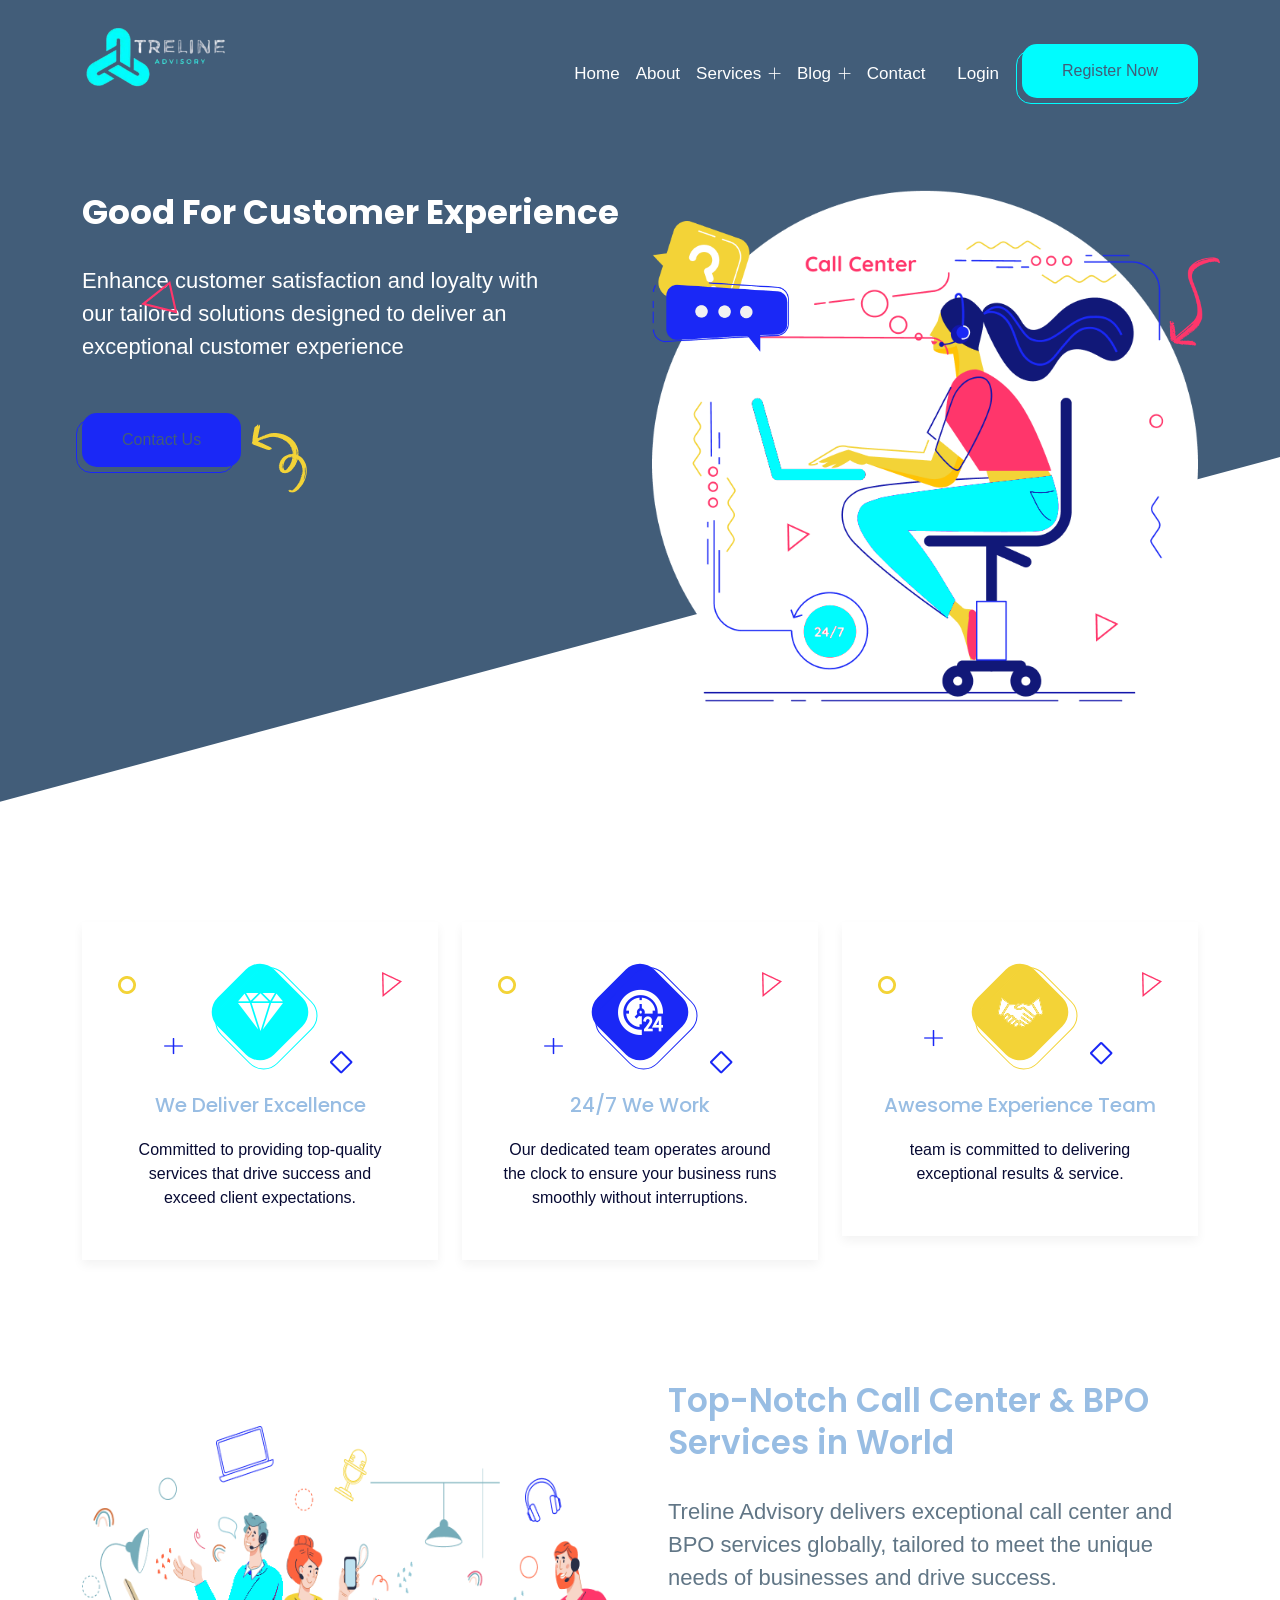
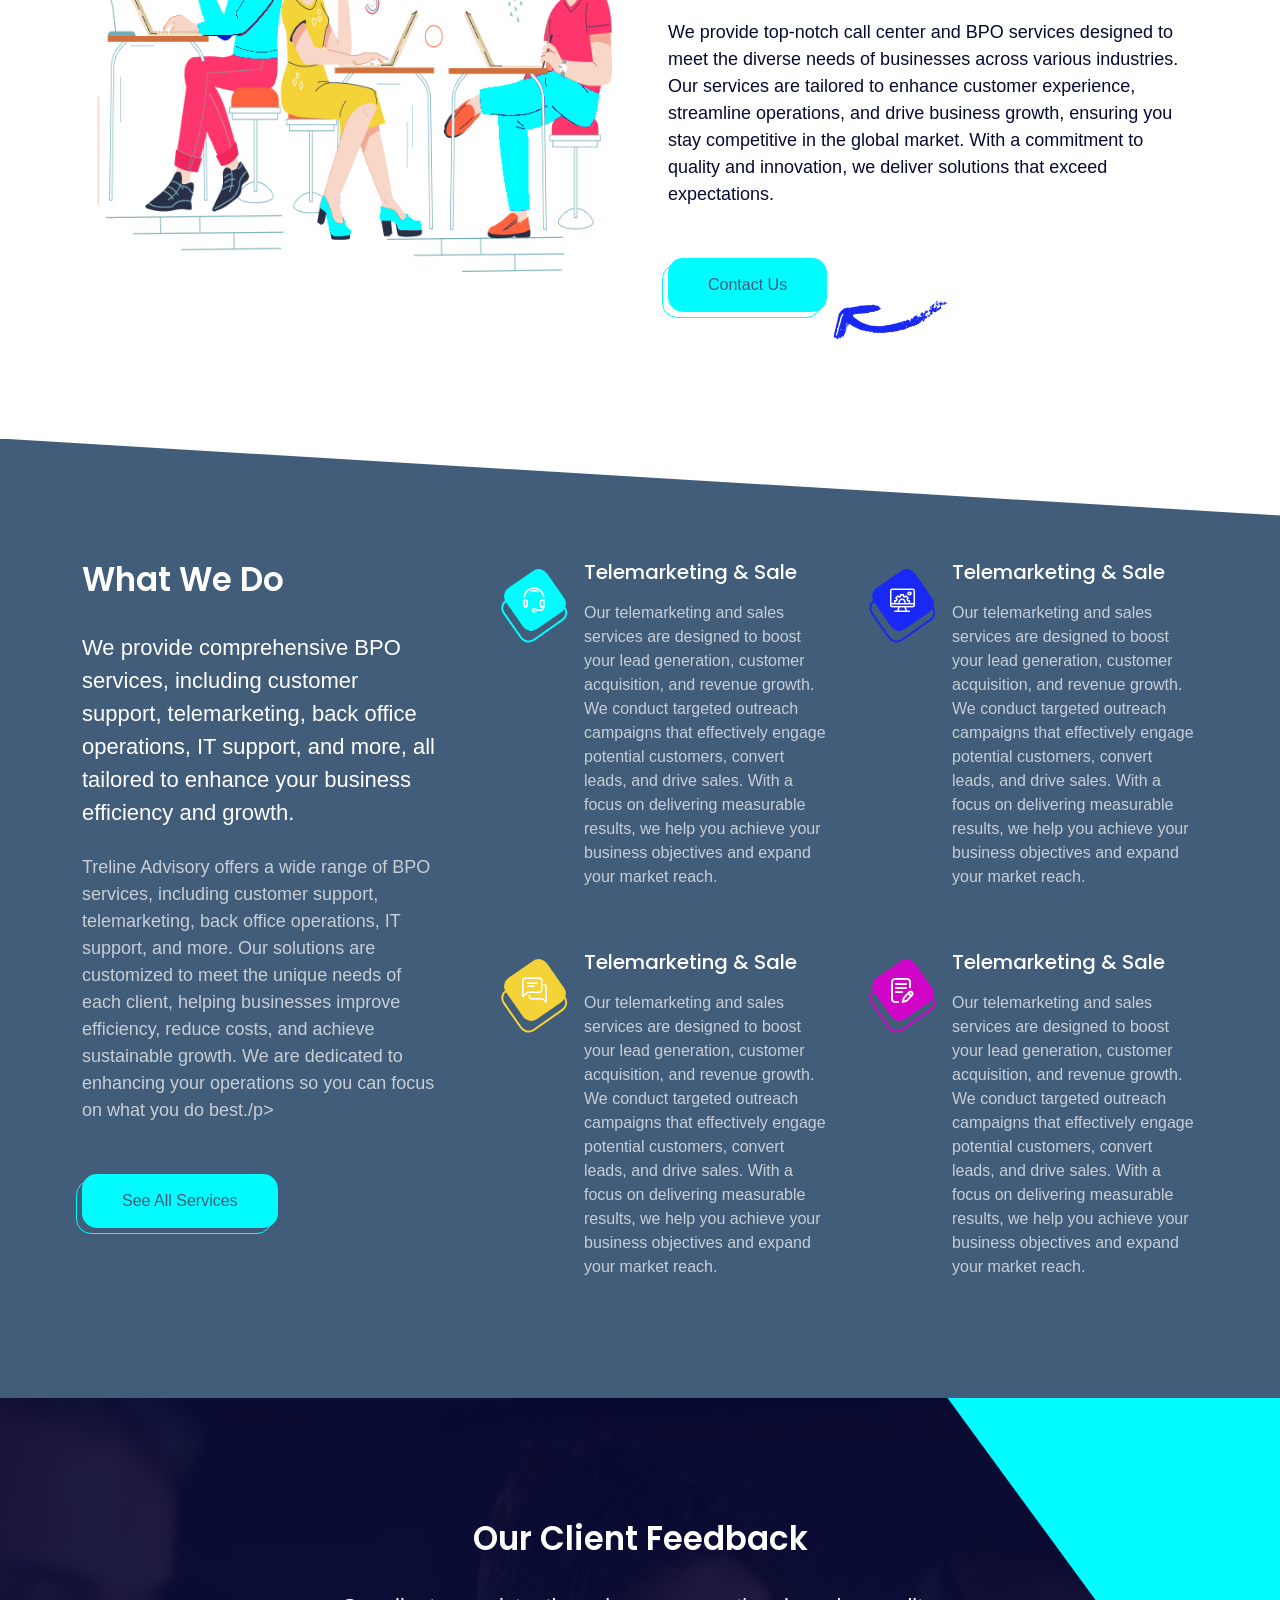
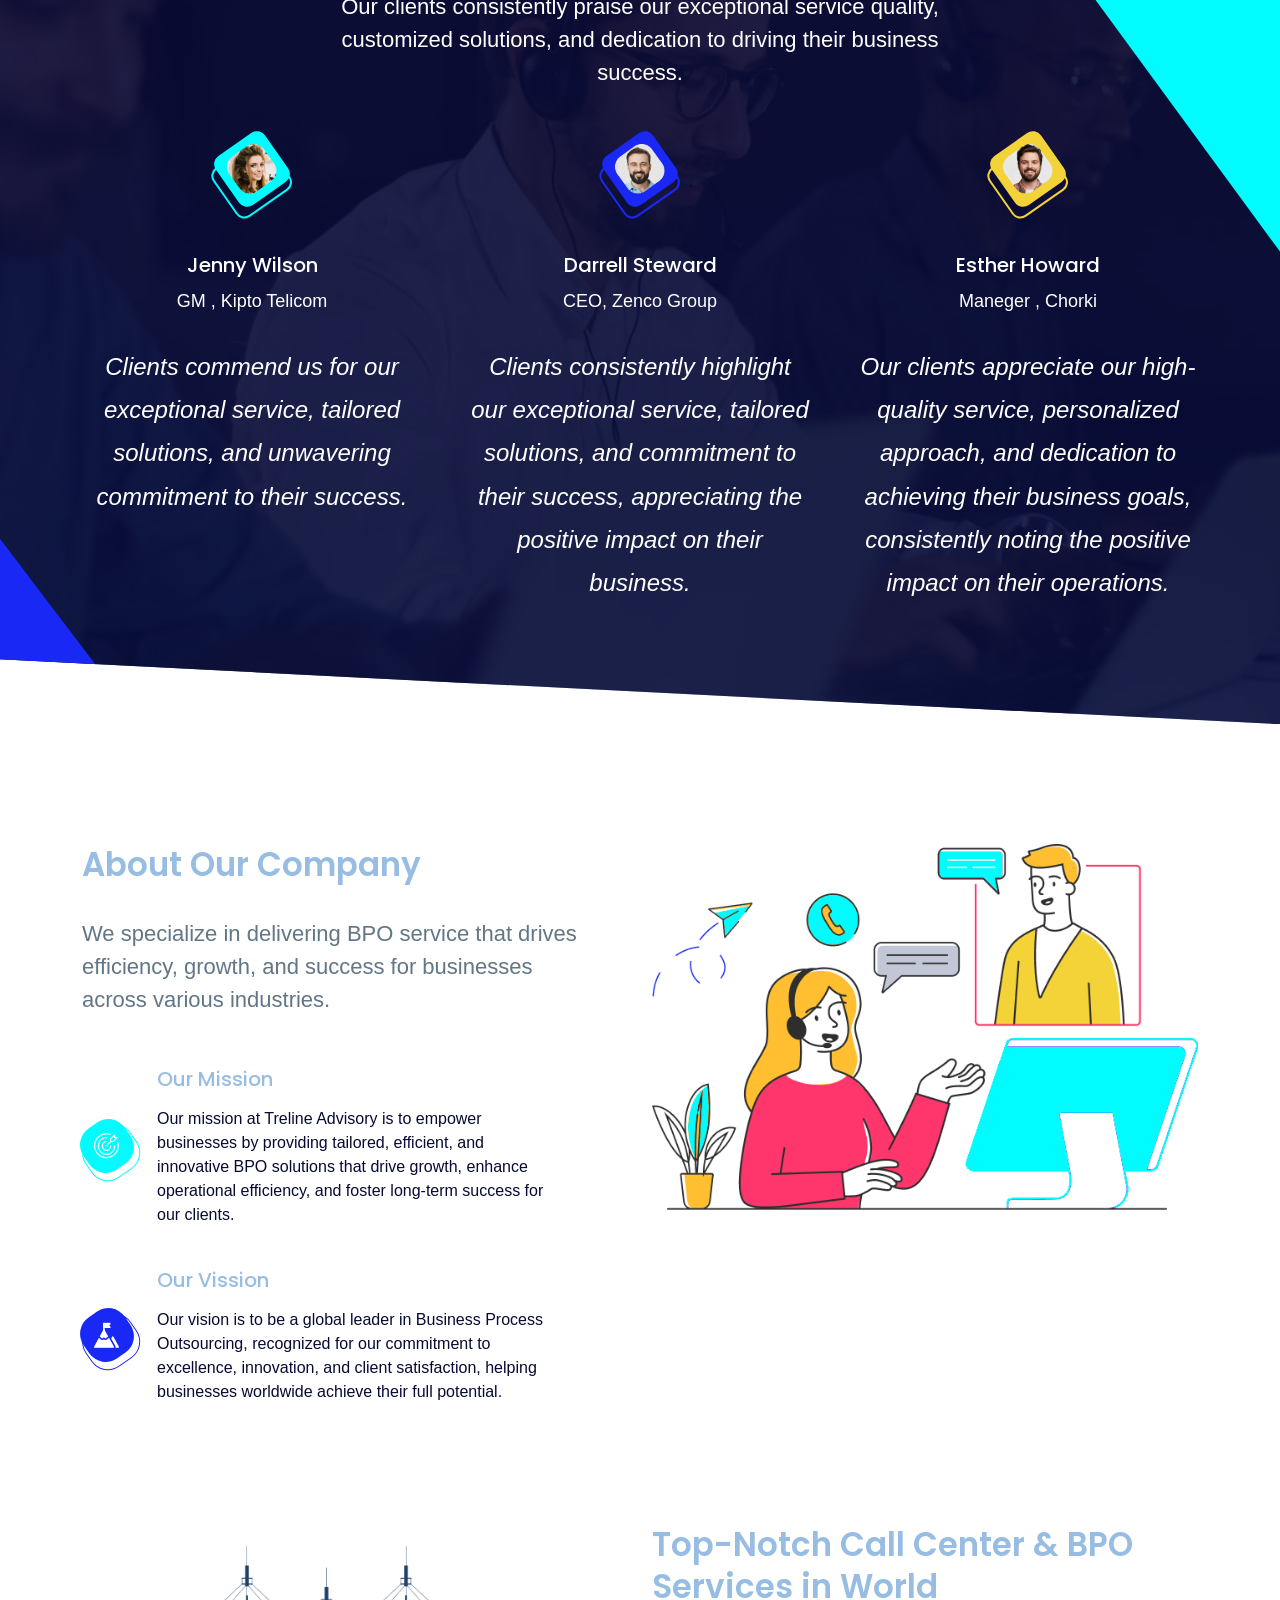
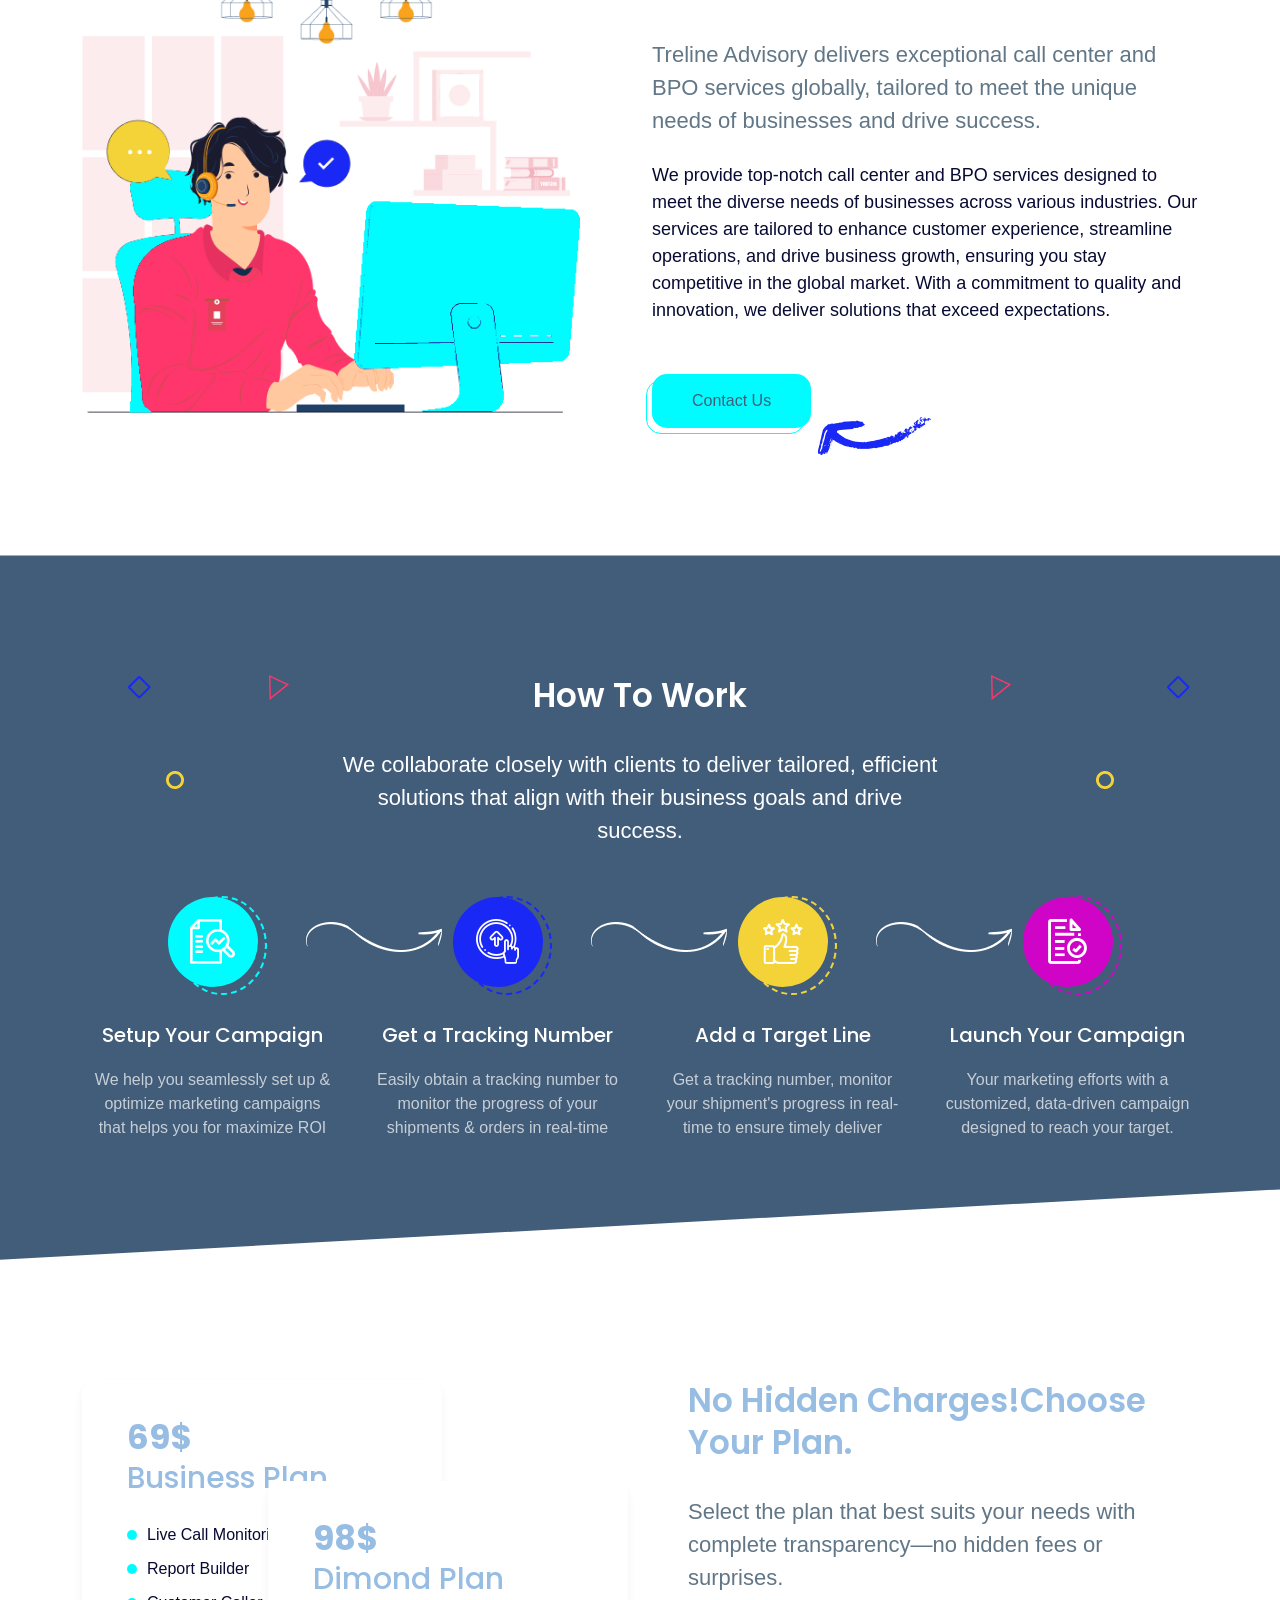
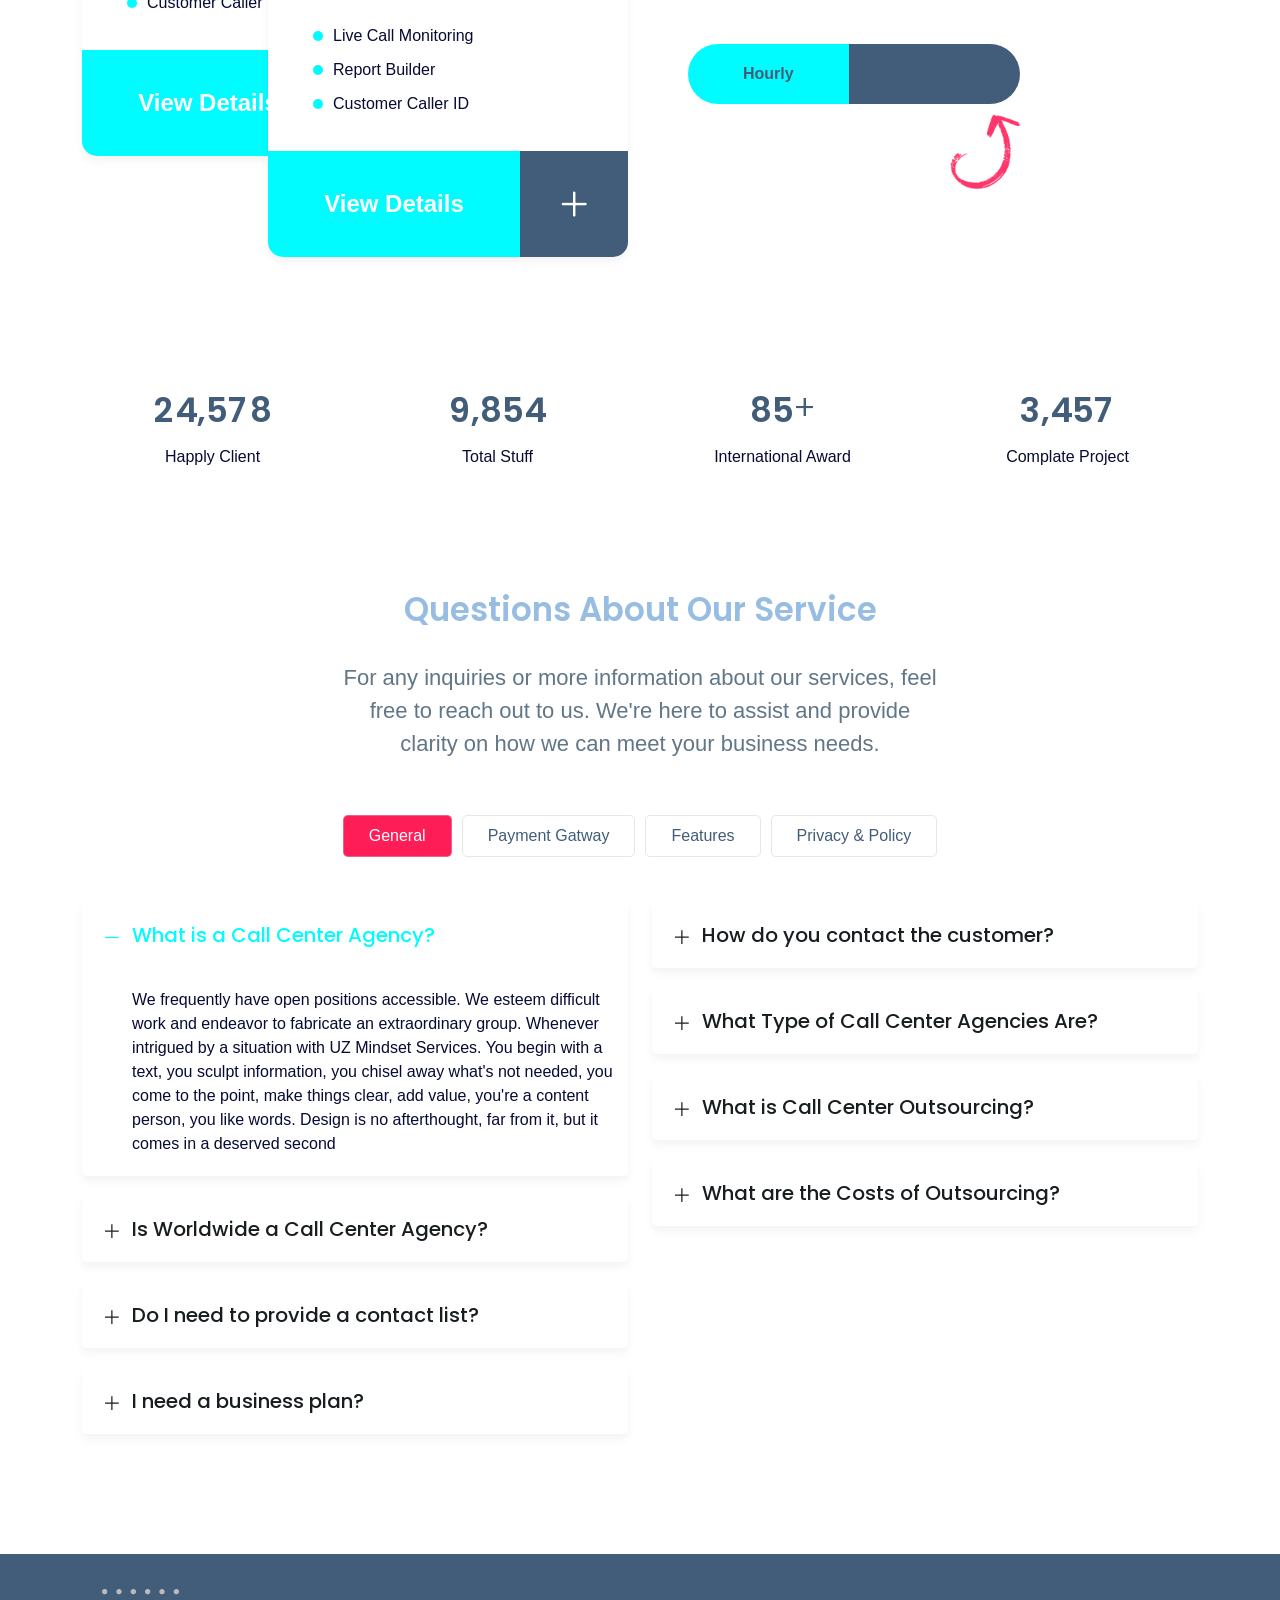
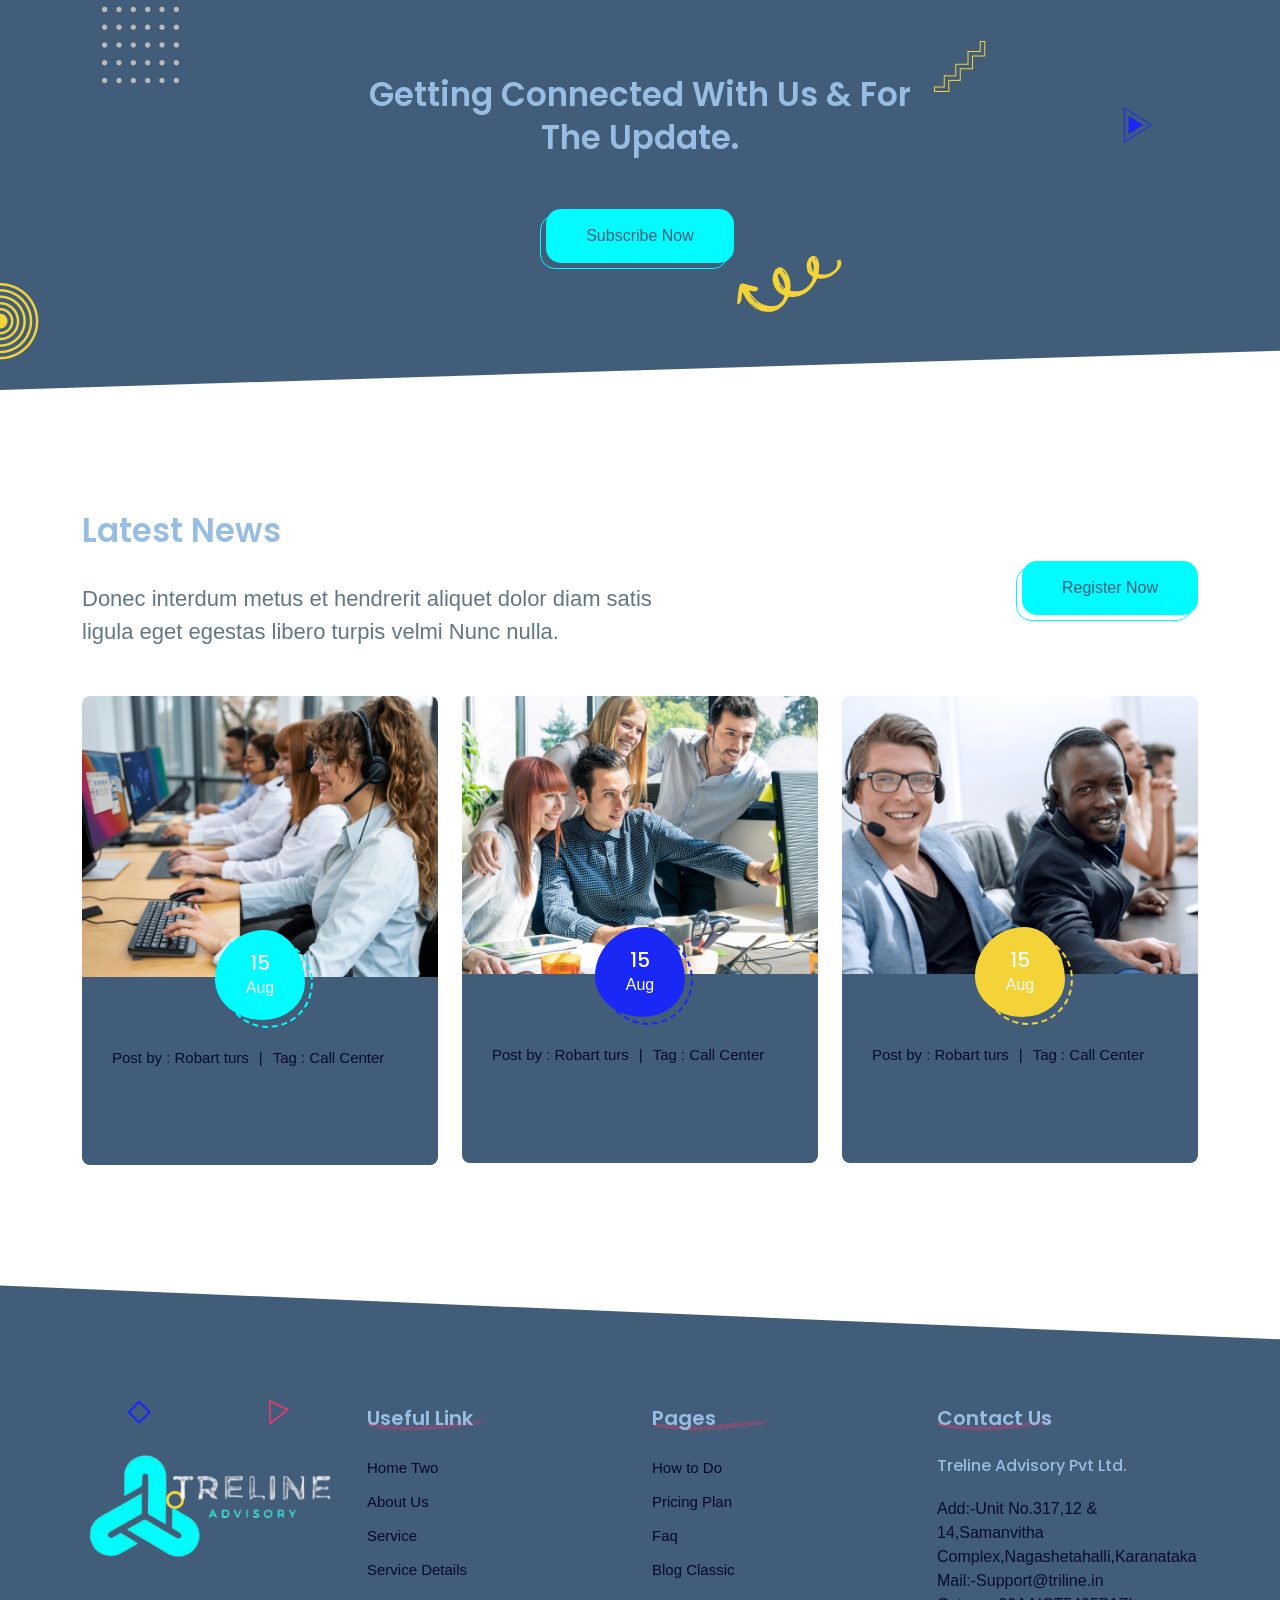
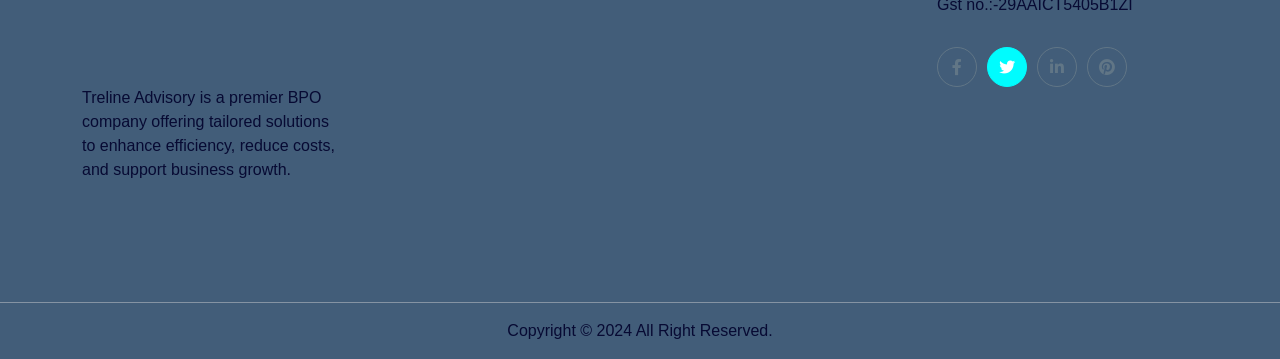
==== index.html @ d69b4894 "first comment" ====
<!DOCTYPE html>
<html lang="en">


<head>
    <meta charset="UTF-8">
    <meta http-equiv="X-UA-Compatible" content="IE=edge">
    <meta name="viewport" content="width=device-width, initial-scale=1.0">
    <!-- Title -->
    <title> Treline Advisory </title>
    <!-- Favicon -->
    <link rel="shortcut icon" href="assets/images/favicon2.png">
    <!-- Bootstrap -->
    <link rel="stylesheet" href="assets/css/bootstrap.min.css">
    <!-- Fontawesome -->
    <link rel="stylesheet" href="assets/css/fontawesome-all.min.css">
    <!-- Line awesome -->
    <link rel="stylesheet" href="assets/css/line-awesome.min.css">
    <!-- Magnific Popup-->
    <link rel="stylesheet" href="assets/css/magnific-popup.css">
    <!-- Slick -->
    <link rel="stylesheet" href="assets/css/slick.css">
    <!-- Slick -->
    <link rel="stylesheet" href="assets/css/flaticon.css">
    <!-- Odometer -->
    <link rel="stylesheet" href="assets/css/odometer.css">
    <!-- Main css -->
    <link rel="stylesheet" href="assets/css/style.css">
</head>
<body>
    
<!--==================== Preloader Start ====================-->
<div class="preloader">
  <div class="loader-p"> </div>
</div>
<!--==================== Preloader End ====================-->

<!-- ==================== Bottom Header End Here ==================== -->
<header class="header-bottom" id="header">
    <div class="container">
        <nav class="navbar navbar-expand-xl navbar-light">
            <a class="navbar-brand logo" href="index.html"><img src="assets/images/logo/logo.png" alt=""></a>
            <button class="navbar-toggler header-button" type="button" data-bs-toggle="collapse" data-bs-target="#navbarSupportedContent" aria-controls="navbarSupportedContent" aria-expanded="false" aria-label="Toggle navigation">
              <span id="hiddenNav"><i class="las la-bars"></i></span>
            </button>

            <div class="collapse navbar-collapse" id="navbarSupportedContent">
                <ul class="navbar-nav nav-menu ms-auto">
                  <li class="nav-item">
                    <a class="nav-link active" href="index.html">Home</a>
                  </li> 

                  <!-- <li class="nav-item dropdown ">
                        <a class="nav-link" href="#" role="button" data-bs-toggle="dropdown" aria-expanded="false"> Home <i class="icon-add-1"></i></a>
                        <ul class="dropdown-menu">
                            <li><a class="dropdown-item" href="index.html">Home One</a></li>
                            <li><a class="dropdown-item" href="index-two.html">Home Two </a></li>
                        </ul>
                  </li>  -->
                    
                    <li class="nav-item">
                        <a class="nav-link" href="about.html">About</a>
                    </li>
                    <li class="nav-item dropdown">
                        <a class="nav-link" href="#" role="button" data-bs-toggle="dropdown" aria-expanded="false"> Services <i class="icon-add-1"></i></a>
                        <ul class="dropdown-menu">
                            <li><a class="dropdown-item" href="services.html">Services</a></li>
                            <li><a class="dropdown-item" href="services-details.html">Services Details </a></li>
                        </ul>
                    </li> 
                    <!-- <li class="nav-item dropdown">
                      <a class="nav-link" href="#" role="button" data-bs-toggle="dropdown" aria-expanded="false"> Pages <i class="icon-add-1"></i></a>
                      <ul class="dropdown-menu">
                          <li><a class="dropdown-item" href="work.html">How We Work </a></li>
                          <li><a class="dropdown-item" href="pricing.html">Pricing</a></li>
                          <li><a class="dropdown-item" href="faq.html">Faq</a></li>
                          <li><a class="dropdown-item" href="error.html">404 </a></li>
                      </ul>
                  </li>  -->
                    <li class="nav-item dropdown">
                        <a class="nav-link" href="#" role="button" data-bs-toggle="dropdown" aria-expanded="false"> Blog <i class="icon-add-1"></i></a>
                        <ul class="dropdown-menu">
                            <li><a class="dropdown-item" href="blog.html">Blog</a></li>
                            <li><a class="dropdown-item" href="blog-classic.html">Blog Classic</a></li>
                            <li><a class="dropdown-item" href="blog-details.html">Blog Details</a></li>
                        </ul>
                    </li> 
                    <li class="nav-item">
                        <a class="nav-link" href="contact.html">Contact</a>
                    </li>
                    <li class="header-login ms-xl-3 mt-xl-0 mt-4 mb-xl-0 mb-3">
                        <ul class="login-items-wrapper d-flex align-items-center">
                            <li class="nav-item">
                                <a class="nav-link" href="login.html">Login</a>
                            </li>
                            <li class="login-items-wrapper__item">
                                <div class="button-wrapper">
                                    <a class="btn--base bg-one" href="registration.html">Register Now</a>
                                </div>
                            </li>
                        </ul>
                    </li>
                </ul>
            </div>
        </nav>
    </div>
</header>
<!-- ==================== Bottom Header End Here ==================== -->

<!-- ==================== Banner Start Here ==================== -->
<section class="banner section-bg">
    <div class="banner__vector-icon">
        <img src="assets/images/home-01/banner-vector.png" alt="">
    </div>
    <div class="container">
        <div class="row gy-5">
            <div class="col-lg-6">
                <div class="banner-content">
                    <div class="section-heading style-two">
                        <h1 class="section-heading__title text-white">Good For Customer Experience</h1>
                        <p class="section-heading__subtitle text-white">Enhance customer satisfaction and loyalty with our tailored solutions designed to deliver an exceptional customer experience</p>
                    </div>
                    <div class="button-wrapper">
                        <a href="contact.html" class="btn--base bg-two">Contact Us</a>
                        <div class="button-wrapper__arrow arrow-one">
                            <img class="" src="assets/images/home-01/arrow-base.png" alt="">
                        </div>
                    </div>
                </div>
            </div>
            <div class="col-lg-6">
                <div class="banner-right mt-xl-0 mt-3">
                    <div class="banner-right__thumb">
                        <img src="assets/images/home-01/banner-img.png" alt="">
                        <img class="banner-right__arrow" src="assets/images/home-01/banner-arrow.png" alt="">
                        <ul class="banner-right__images">
                            <li><img src="assets/images/home-01/banner-message1.png" alt=""></li>
                            <li><img src="assets/images/home-01/banner-message.png" alt=""></li>
                        </ul>
                    </div>
                </div>
            </div>
        </div>
    </div>
</section>
<!-- ==================== Banner End Here ==================== -->

<!-- ==================== Features Start Here ==================== -->
<section class="features pt-120 pb-60">
    <div class="container">
        <div class="row justify-content-center gy-4">
            <div class="col-lg-4 col-md-6">
                <div class="features-item text-center">
                    <ul class="section-shapes">
                        <li class="section-shapes__item"><img src="assets/images/home-01/shape-circle.png" alt=""></li>
                        <li class="section-shapes__item"><img src="assets/images/home-01/shape-plus.png" alt=""></li>
                        <li class="section-shapes__item"><img src="assets/images/home-01/shape-triangle.png" alt=""></li>
                        <li class="section-shapes__item"><img src="assets/images/home-01/shape-square.png" alt=""></li>
                    </ul>
                    <div class="features-item__icon">
                        <span class="icon-diamond"></span>
                    </div>
                    <h4 class="features-item__title">We Deliver Excellence</h4>
                    <p class="features-item__desc">Committed to providing top-quality services that drive success and exceed client expectations.</p>
                </div>
            </div>
            <div class="col-lg-4 col-md-6">
                <div class="features-item text-center">
                    <ul class="section-shapes">
                        <li class="section-shapes__item"><img src="assets/images/home-01/shape-circle.png" alt=""></li>
                        <li class="section-shapes__item"><img src="assets/images/home-01/shape-plus.png" alt=""></li>
                        <li class="section-shapes__item"><img src="assets/images/home-01/shape-triangle.png" alt=""></li>
                        <li class="section-shapes__item"><img src="assets/images/home-01/shape-square.png" alt=""></li>
                    </ul>
                    <div class="features-item__icon">
                        <span class="icon-24-hours"></span>
                    </div>
                    <h4 class="features-item__title">24/7 We Work </h4>
                    <p class="features-item__desc">Our dedicated team operates around the clock to ensure your business runs smoothly without interruptions.</p>
                </div>
            </div>
            <div class="col-lg-4 col-md-6">
                <div class="features-item text-center">
                    <ul class="section-shapes">
                        <li class="section-shapes__item"><img src="assets/images/home-01/shape-circle.png" alt=""></li>
                        <li class="section-shapes__item"><img src="assets/images/home-01/shape-plus.png" alt=""></li>
                        <li class="section-shapes__item"><img src="assets/images/home-01/shape-triangle.png" alt=""></li>
                        <li class="section-shapes__item"><img src="assets/images/home-01/shape-square.png" alt=""></li>
                    </ul>
                    <div class="features-item__icon">
                        <span class="icon-handshake"></span>
                    </div>
                    <h4 class="features-item__title">Awesome Experience Team</h4>
                    <p class="features-item__desc">team is committed to delivering exceptional results & service.</p>
                </div>
            </div>
        </div>
    </div>
</section>
<!-- ==================== Features End Here ==================== -->

<!-- ==================== About Start Here ==================== -->
<section class="pt-60 pb-120">
    <div class="container">
        <div class="row align-items-center gy-5 flex-wrap-reverse">
            <div class="col-lg-6">
                <div class="about-left pe-lg-3 ">
                    <div class="about-left__thumb">
                        <img class="w-100" src="assets/images/home-01/about-img.png" alt="">
                    </div>
                </div>
            </div>
            <div class="col-lg-6">
                <div class="about-right ps-lg-3">
                    <div class="section-heading style-two">
                        <h2 class="section-heading__title">Top-Notch Call Center & BPO Services in World</h2>
                        <p class="section-heading__subtitle">Treline Advisory delivers exceptional call center and BPO services globally, tailored to meet the unique needs of businesses and drive success.</p>
                        <p class="section-heading__desc">We provide top-notch call center and BPO services designed to meet the diverse needs of businesses across various industries. Our services are tailored to enhance customer experience, streamline operations, and drive business growth, ensuring you stay competitive in the global market. With a commitment to quality and innovation, we deliver solutions that exceed expectations.</p>
                    </div>
                    <div class="button-wrapper ">
                        <a href="contact.html" class="btn--base bg-one">Contact Us</a>
                        <div class="button-wrapper__arrow arrow-two">
                            <img class="" src="assets/images/home-01/arrow-base-two.png" alt="">
                        </div>
                    </div>
                </div>
            </div>
        </div>
    </div>
</section>
<!-- ==================== About End Here ==================== -->

<!-- ==================== Services Start Here ==================== -->
<section class="services py-120 section-bg">
    <div class="container">
        <div class="row gy-5">
            <div class="col-xl-4">
                <div class="services-left">
                    <div class="services-left__arrow">
                        <img src="assets/images/home-01/service-arrow.png" alt="">
                    </div>
                    <div class="section-heading style-two">
                        <h2 class="section-heading__title text-white">What We Do</h2>
                        <p class="section-heading__subtitle text-white">We provide comprehensive BPO services, including customer support, telemarketing, back office operations, IT support, and more, all tailored to enhance your business efficiency and growth.</p>
                        <p class="section-heading__desc text--color-darken">Treline Advisory offers a wide range of BPO services, including customer support, telemarketing, back office operations, IT support, and more. Our solutions are customized to meet the unique needs of each client, helping businesses improve efficiency, reduce costs, and achieve sustainable growth. We are dedicated to enhancing your operations so you can focus on what you do best./p>
                    </div>
                    <div class="btn--base-wrapper mb-1">
                        <a href="services.html" class="btn--base bg-one">See All Services</a>
                    </div>
                </div>
            </div>
            <div class="col-xl-8">
                <div class="services-right ps-xl-5">
                    <div class="row services-right__gap gx-lg-5 gx-4">
                        <div class="col-md-6">
                            <div class="services-item">
                                <div class="services-item__icon mt-3">
                                    <span class="icon-headphones"></span>
                                </div>
                                <div class="services-item__content">
                                    <h5 class="services-item__title text-white">Telemarketing & Sale</h5>
                                    <p class="services-item__desc text--color-darken">Our telemarketing and sales services are designed to boost your lead generation, customer acquisition, and revenue growth. We conduct targeted outreach campaigns that effectively engage potential customers, convert leads, and drive sales. With a focus on delivering measurable results, we help you achieve your business objectives and expand your market reach.</p>
                                </div>
                            </div>
                        </div>
                        <div class="col-md-6">
                            <div class="services-item">
                                <div class="services-item__icon mt-3">
                                    <span class="icon-cms"></span>
                                </div>
                                <div class="services-item__content">
                                    <h5 class="services-item__title text-white">Telemarketing & Sale</h5>
                                    <p class="services-item__desc text--color-darken">Our telemarketing and sales services are designed to boost your lead generation, customer acquisition, and revenue growth. We conduct targeted outreach campaigns that effectively engage potential customers, convert leads, and drive sales. With a focus on delivering measurable results, we help you achieve your business objectives and expand your market reach.</p>
                                </div>
                            </div>
                        </div>
                        <div class="col-md-6">
                            <div class="services-item">
                                <div class="services-item__icon mt-3">
                                    <span class="icon-chat"></span>
                                </div>
                                <div class="services-item__content">
                                    <h5 class="services-item__title text-white">Telemarketing & Sale</h5>
                                    <p class="services-item__desc text--color-darken">Our telemarketing and sales services are designed to boost your lead generation, customer acquisition, and revenue growth. We conduct targeted outreach campaigns that effectively engage potential customers, convert leads, and drive sales. With a focus on delivering measurable results, we help you achieve your business objectives and expand your market reach. </p>
                                </div>
                            </div>
                        </div>
                        <div class="col-md-6">
                            <div class="services-item">
                                <div class="services-item__icon mt-3">
                                    <span class="icon-writing"></span>
                                </div>
                                <div class="services-item__content">
                                    <h5 class="services-item__title text-white">Telemarketing & Sale</h5>
                                    <p class="services-item__desc text--color-darken">Our telemarketing and sales services are designed to boost your lead generation, customer acquisition, and revenue growth. We conduct targeted outreach campaigns that effectively engage potential customers, convert leads, and drive sales. With a focus on delivering measurable results, we help you achieve your business objectives and expand your market reach. </p>
                                </div>
                            </div>
                        </div>
                    </div>
                </div>
            </div>
        </div>
    </div>
</section> 
<!-- ==================== Services End Here ==================== -->

<!-- ==================== Feedback Start Here ==================== -->
<section class="feedback section-bg bg-img" style="background-image: url(assets/images/home-01/feedback-bg.png);">
    <div class="feedback__inner py-120">
        <div class="container">
            <div class="row">
                <div class="col-lg-12">
                    <div class="section-heading">
                        <h2 class="section-heading__title text-white"> Our Client Feedback</h2>
                        <p class="section-heading__subtitle text-white">Our clients consistently praise our exceptional service quality, customized solutions, and dedication to driving their business success.</p>
                    </div>
                </div>
            </div>
            <div class="row feedback-wrapper justify-content-center gy-5 gx-lg-5 gx-4 ">
                <div class="col-lg-4 col-md-6 ">
                    <div class="feedback-item text-center">
                        <div class="feedback-item__thumb">
                            <div class="feedback-item__thumb-inner">
                                <img src="assets/images/home-01/client-img-01.png" alt="">
                            </div>
                        </div>
                        <h4 class="feedback-item__name text-white">Jenny Wilson</h4>
                        <p class="feedback-item__designation text-white">GM , Kipto  Telicom</p>
                        <p class="feedback-item__desc text-white">Clients commend us for our exceptional service, tailored solutions, and unwavering commitment to their success.</p>
                    </div>
                </div>
                <div class="col-lg-4 col-md-6">
                    <div class="feedback-item text-center">
                        <div class="feedback-item__thumb">
                            <div class="feedback-item__thumb-inner">
                                <img src="assets/images/home-01/client-img-02.png" alt="">
                            </div>
                        </div>
                        <h4 class="feedback-item__name text-white">Darrell Steward</h4>
                        <p class="feedback-item__designation text-white">CEO, Zenco Group</p>
                        <p class="feedback-item__desc text-white">Clients consistently highlight our exceptional service, tailored solutions, and commitment to their success, appreciating the positive impact on their business.</p>
                    </div>
                </div>
                <div class="col-lg-4 col-md-6">
                    <div class="feedback-item text-center">
                        <div class="feedback-item__thumb">
                            <div class="feedback-item__thumb-inner">
                                <img src="assets/images/home-01/client-img-03.png" alt="">
                            </div>
                        </div>
                        <h4 class="feedback-item__name text-white">Esther Howard</h4>
                        <p class="feedback-item__designation text-white">Maneger , Chorki</p>
                        <p class="feedback-item__desc text-white">Our clients appreciate our high-quality service, personalized approach, and dedication to achieving their business goals, consistently noting the positive impact on their operations.






                        </p>
                    </div>
                </div>
            </div>
        </div>
    </div>
</section> 
<!-- ==================== Feedback End Here ==================== -->

<!-- ==================== About Compnay Start Here ==================== -->
 <section class="about-company pt-120 pb-60">
    <div class="container">
        <div class="row gy-5">
            <div class="col-lg-6 pe-lg-5">
                <div class="section-heading style-two">
                    <h2 class="section-heading__title">About Our Company</h2>
                    <p class="section-heading__subtitle">We specialize in delivering BPO service that drives efficiency, growth, and success for businesses across various industries.</p>
                </div>
                <div class="about-company__wrapper">
                    <div class="company-item d-flex align-items-center flex-wrap">
                        <div class="company-item__icon">
                            <span class="icon-mission"></span>
                        </div>
                        <div class="company-item__content">
                            <h5 class="company-item__title">Our Mission</h5>
                            <p class="company-item__desc">Our mission at Treline Advisory is to empower businesses by providing tailored, efficient, and innovative BPO solutions that drive growth, enhance operational efficiency, and foster long-term success for our clients.</p>
                        </div>
                    </div>
                    <div class="company-item d-flex align-items-center flex-wrap">
                        <div class="company-item__icon">
                            <span class="icon-mission-1"></span>
                        </div>
                        <div class="company-item__content">
                            <h5 class="company-item__title">Our Vission</h5>
                            <p class="company-item__desc">Our vision is to be a global leader in Business Process Outsourcing, recognized for our commitment to excellence, innovation, and client satisfaction, helping businesses worldwide achieve their full potential.</p>
                        </div>
                    </div>
                </div>
            </div>
            <div class="col-lg-6">
                <div class="about-company__thumb">
                    <img class="w-100" src="assets/images/home-01/about-company-right-img.png" alt="">
                </div>
            </div>
        </div>
    </div>
</section> 
<!-- About Company Bottom -->
<section class="about-company-bottom pt-60 pb-120">
    <div class="container">
        <div class="row align-items-center gy-5 flex-wrap-reverse">
            <div class="col-lg-6">
                <div class="about-left pe-lg-5">
                    <div class="about-left__thumb">
                        <img class="w-100" src="assets/images/home-01/about-company-left-img.png" alt="">
                    </div>
                </div>
            </div>
            <div class="col-lg-6">
                <div class="about-right">
                    <div class="section-heading style-two">
                        <h2 class="section-heading__title">Top-Notch Call Center &amp; BPO Services in World</h2>
                        <p class="section-heading__subtitle">Treline Advisory delivers exceptional call center and BPO services globally, tailored to meet the unique needs of businesses and drive success.</p>
                        <p class="section-heading__desc">We provide top-notch call center and BPO services designed to meet the diverse needs of businesses across various industries. Our services are tailored to enhance customer experience, streamline operations, and drive business growth, ensuring you stay competitive in the global market. With a commitment to quality and innovation, we deliver solutions that exceed expectations.</p>
                    </div>
                    <div class="button-wrapper ">
                        <a href="contact.html" class="btn--base bg-one">Contact Us</a>
                        <div class="button-wrapper__arrow arrow-two">
                            <img class="" src="assets/images/home-01/arrow-base-two.png" alt="">
                        </div>
                    </div>
                </div>
            </div>
        </div>
    </div>
</section>
<!-- ==================== About Compnay End Here ==================== -->

<!-- ==================== Work Section Start Here ==================== -->
<section class="work py-120 section-bg">
    <div class="container">
        <div class="row">
            <div class="col-lg-12">
                <div class="section-heading">
                    <h2 class="section-heading__title text-white">How To Work</h2>
                    <p class="section-heading__subtitle text-white">We collaborate closely with clients to deliver tailored, efficient solutions that align with their business goals and drive success.</p>
                </div>
            </div>
        </div>
        <div class="work-shape d-flex justify-content-center">
            <ul class="work-shape__list">
                <li class="work-shape__item"><img src="assets/images/home-01/shape-circle.png" alt=""></li>
                <li class="work-shape__item"><img src="assets/images/home-01/shape-square.png" alt=""></li>
                <li class="work-shape__item"><img src="assets/images/home-01/shape-triangle.png" alt=""></li>

                <li class="work-shape__item"><img src="assets/images/home-01/shape-circle.png" alt=""></li>
                <li class="work-shape__item"><img src="assets/images/home-01/shape-square.png" alt=""></li>
                <li class="work-shape__item"><img src="assets/images/home-01/shape-triangle.png" alt=""></li>
            </ul>
        </div>
        <div class="row gy-5 work__inner">
            <div class="col-lg-3 col-sm-6">
                <div class="work-item text-center">
                    <div class="work-item__arrow">
                        <img src="assets/images/home-01/work-arrow.png" alt="">
                    </div>
                    <div class="work-item__icon">
                        <span class="icon-research"></span>
                    </div>
                    <h5 class="work-item__title text-white">Setup Your Campaign</h5>
                    <p class="work-item__desc text--color-darken">We help you seamlessly set up & optimize marketing campaigns that helps you for maximize ROI</p>
                </div>
            </div>
            <div class="col-lg-3 col-sm-6">
                <div class="work-item text-center">
                    <div class="work-item__arrow">
                        <img src="assets/images/home-01/work-arrow.png" alt="">
                    </div>
                    <div class="work-item__icon">
                        <span class="icon-submit"></span>
                    </div>
                    <h5 class="work-item__title text-white">Get a Tracking Number</h5>
                    <p class="work-item__desc text--color-darken">Easily obtain a tracking number to monitor the progress of your shipments & orders in real-time </p>
                </div>
            </div>
            <div class="col-lg-3 col-sm-6">
                <div class="work-item text-center">
                    <div class="work-item__arrow">
                        <img src="assets/images/home-01/work-arrow.png" alt="">
                    </div>
                    <div class="work-item__icon">
                        <span class="icon-positive-review"></span>
                    </div>
                    <h5 class="work-item__title text-white">Add a Target Line</h5>
                    <p class="work-item__desc text--color-darken">Get a tracking number, monitor your shipment's progress in real-time to ensure timely deliver </p>
                </div>
            </div>
            <div class="col-lg-3 col-sm-6">
                <div class="work-item text-center">
                    <div class="work-item__icon">
                        <span class="icon-document"></span>
                    </div>
                    <h5 class="work-item__title text-white">Launch Your Campaign</h5>
                    <p class="work-item__desc text--color-darken">Your marketing efforts with a customized, data-driven campaign designed to reach your target. </p>
                </div>
            </div>
        </div>
    </div>
</section>
<!-- ==================== Work Section End Here ==================== -->

<!-- ==================== Pricing Start Here ==================== -->
<section class="pricing pt-120 pb-60">
    <div class="container">
        <div class="row gy-4">
            <div class="col-lg-6">
                <div class="pricing-wrapper">
                    <div class="pricing-item">
                        <div class="pricing-item__content">
                            <h1 class="pricing-item__price">69$</h1>
                            <h3 class="pricing-item__name">Business Plan</h3>
                            <ul class="pricing-item__list">
                                <li>Live Call Monitoring</li>
                                <li>Report Builder</li>
                                <li>Customer Caller ID</li>
                            </ul>
                        </div>
                        <div class="pricing-item__details">
                            <a href="#" class="pricing-item__details-btn">View Details</a>
                            <a href="#" class="pricing-item__details-icon"><span class="icon-plus"></span></a>
                        </div>
                    </div>
                    <div class="pricing-item">
                        <div class="pricing-item__content">
                            <h1 class="pricing-item__price">98$</h1>
                            <h3 class="pricing-item__name">Dimond Plan</h3>
                            <ul class="pricing-item__list">
                                <li>Live Call Monitoring</li>
                                <li>Report Builder</li>
                                <li>Customer Caller ID</li>
                            </ul>
                        </div>
                        <div class="pricing-item__details">
                            <a href="#" class="pricing-item__details-btn">View Details</a>
                            <a href="#" class="pricing-item__details-icon"><span class="icon-plus"></span></a>
                        </div>
                    </div>
                </div>
            </div>
            <div class="col-lg-6 ps-lg-5">
                <div class="pricing-right">
                    <div class="section-heading style-two">
                        <h2 class="section-heading__title">No Hidden Charges!Choose Your Plan.</h2>
                        <p class="section-heading__subtitle">Select the plan that best suits your needs with complete transparency—no hidden fees or surprises.</p>
                    </div>
                    <div class="pricing-right__buttons">
                        <div class="pricing-right__arrow">
                            <img src="assets/images/home-01/pricing-arrow.png" alt="">
                        </div>
                        <ul class="pricing-right__btn-group d-flex flex-wrap">
                            <li> <a href="pricing.html" class="buttons btn--base">Hourly</a> </li>
                            <li> <a href="pricing.html" class="buttons btn--two">Monthly</a> </li>
                        </ul>
                    </div>
                </div>
            </div>
        </div>
    </div>
</section>
<!-- ==================== Pricing End Here ==================== -->

<!-- ==================== Counterup Start Here ==================== -->
<section class="counterup">
    <div class="container counterup__border py-60">
        <div class="row justify-content-center gy-5">
            <div class="col-lg-3 col-6">
                <div class="counterup-item text-center">
                    <div class="counterup-item__number">
                         <h1 class="counterup-item__title"><span class="odometer" data-odometer-final="24578">0</span></h1>
                    </div>
                    <p class="para">Happly Client</p>
                </div>
            </div>
            <div class="col-lg-3 col-6">
                <div class="counterup-item text-center">
                    <div class="counterup-item__number">
                         <h1 class="counterup-item__title"><span class="odometer" data-odometer-final="9854">0</span></h1>
                    </div>
                    <p class="para">Total Stuff</p>
                </div>
            </div>
            <div class="col-lg-3 col-6">
                <div class="counterup-item text-center">
                    <div class="counterup-item__number">
                         <h1 class="counterup-item__title"><span class="odometer" data-odometer-final="85">0</span>+</h1>
                    </div>
                    <p class="para">International Award</p>
                </div>
            </div>
            <div class="col-lg-3 col-6">
                <div class="counterup-item text-center">
                    <div class="counterup-item__number">
                         <h1 class="counterup-item__title"><span class="odometer" data-odometer-final="3457">0</span></h1>
                    </div>
                    <p class="para">Complate Project</p>
                </div>
            </div>
        </div>
    </div>
</section>
<!-- ==================== Counterup End Here ==================== -->

<!-- ==================== About Service Start Here ==================== -->
<section class="about-service pt-60 pb-120 ">
    <div class="container">
        <div class="row">
            <div class="col-lg-12">
                <div class="section-heading">
                    <h2 class="section-heading__title">Questions About Our Service</h2>
                    <p class="section-heading__subtitle">For any inquiries or more information about our services, feel free to reach out to us. We're here to assist and provide clarity on how we can meet your business needs.</p>
                </div>
            </div>
        </div>
        <div class="row">
            <div class="col-lg-12">
                <ul class="nav nav-pills custom--tab" id="pills-tab" role="tablist">
                    <li class="nav-item" role="presentation">
                      <button class="nav-link active" id="pills-general-tab" data-bs-toggle="pill" data-bs-target="#general" type="button" role="tab">General</button>
                    </li>
                    <li class="nav-item" role="presentation">
                      <button class="nav-link" id="pills-payment-tab" data-bs-toggle="pill" data-bs-target="#payment" type="button" role="tab" >Payment Gatway</button>
                    </li>
                    <li class="nav-item" role="presentation">
                      <button class="nav-link" id="pills-features-tab" data-bs-toggle="pill" data-bs-target="#features" type="button" role="tab" >Features</button>
                    </li>
                    <li class="nav-item" role="presentation">
                      <button class="nav-link" id="pills-privacy-tab" data-bs-toggle="pill" data-bs-target="#privacy" type="button" role="tab" >Privacy & Policy</button>
                    </li>
                  </ul>

                  <div class="tab-content" id="pills-tabContent">
                      <!-- Tab Buttons -->
                        <div class="tab-pane fade show active" id="general" role="tabpanel" aria-labelledby="pills-general-tab">
                            <!-- Accordion Start -->
                            <div class="accordion custom--accordion" id="accordionExample">
                                <div class="row gy-4">
                                    <div class="col-lg-6">
                                        <div class="accordion-item">
                                            <h2 class="accordion-header" id="headingOne">
                                              <button class="accordion-button" type="button" data-bs-toggle="collapse" data-bs-target="#collapseOne" aria-expanded="true" aria-controls="collapseOne">
                                                What is a Call Center Agency?
                                              </button>
                                            </h2>
                                            <div id="collapseOne" class="accordion-collapse collapse show" aria-labelledby="headingOne" data-bs-parent="#accordionExample">
                                              <div class="accordion-body">
                                                We frequently have open positions accessible. We esteem difficult work and endeavor to fabricate an extraordinary group. Whenever intrigued by a situation with UZ Mindset Services. You begin with a text, you sculpt information, you chisel away what's not needed, you come to the point, make things clear, add value, you're a content person, you like words. Design is no afterthought, far from it, but it comes in a deserved second
                                              </div>
                                            </div>
                                          </div>
                                          <div class="accordion-item">
                                            <h2 class="accordion-header" id="headingTwo">
                                              <button class="accordion-button collapsed" type="button" data-bs-toggle="collapse" data-bs-target="#collapseTwo" aria-expanded="false" aria-controls="collapseTwo">
                                                Is Worldwide a Call Center Agency?
                                              </button>
                                            </h2>
                                            <div id="collapseTwo" class="accordion-collapse collapse" aria-labelledby="headingTwo" data-bs-parent="#accordionExample">
                                              <div class="accordion-body">
                                                No - we don't possess a call place. WCC is a call community counseling organization that is devoted to improving the re-appropriating process. Our experts will break down your remarkable circumstance and give references to 4-5 of the BEST call
                                              </div>
                                            </div>
                                          </div>
                                          <div class="accordion-item">
                                            <h2 class="accordion-header" id="headingThree">
                                              <button class="accordion-button collapsed" type="button" data-bs-toggle="collapse" data-bs-target="#collapseThree" aria-expanded="false" aria-controls="collapseThree">
                                                Do I need to provide a contact list?
                                              </button>
                                            </h2>
                                            <div id="collapseThree" class="accordion-collapse collapse" aria-labelledby="headingThree" data-bs-parent="#accordionExample">
                                              <div class="accordion-body">
                                                Feugiat nunc hendrerit. Vivamus gravida id tortor vitae rhoncus. Sed odio lorem, gravida eget condimentum sit amet, ultrices at risk. Sed urna purus, cursus sed
                                              </div>
                                            </div>
                                          </div>
                                          <div class="accordion-item">
                                            <h2 class="accordion-header" id="headingFour">
                                              <button class="accordion-button collapsed" type="button" data-bs-toggle="collapse" data-bs-target="#collapseFour" aria-expanded="false" aria-controls="collapseFour">
                                                I need a business plan?
                                              </button>
                                            </h2>
                                            <div id="collapseFour" class="accordion-collapse collapse" aria-labelledby="headingFour" data-bs-parent="#accordionExample">
                                              <div class="accordion-body">
                                                Lorem Ipsum is simply dummy text of the printing and typesetting industry. Lorem Ipsum has been the industry's standard dummy text ever since the 1500s, when an unknown printer took a galley of type and scrambled it to make a type specimen book
                                              </div>
                                            </div>
                                          </div>
                                    </div>
                                    <div class="col-lg-6">
                                        <div class="accordion-item">
                                            <h2 class="accordion-header" id="headingFive">
                                              <button class="accordion-button collapsed" type="button" data-bs-toggle="collapse" data-bs-target="#collapseFive" aria-expanded="false" aria-controls="collapseFive">
                                                How do you contact the customer?
                                              </button>
                                            </h2>
                                            <div id="collapseFive" class="accordion-collapse collapse" aria-labelledby="headingFive" data-bs-parent="#accordionExample">
                                              <div class="accordion-body">
                                                It has survived not only five centuries, but also the leap into electronic typesetting, remaining essentially unchanged. It was popularised in the 1960s with the release of Letraset sheets containing Lorem Ipsum passages, and more recently with desktop publishing software like Aldus PageMaker including versions of Lorem Ipsum.
                                              </div>
                                            </div>
                                          </div>
                                          <div class="accordion-item">
                                            <h2 class="accordion-header" id="headingSix">
                                              <button class="accordion-button collapsed" type="button" data-bs-toggle="collapse" data-bs-target="#collapseSix" aria-expanded="false" aria-controls="collapseSix">
                                                What Type of Call Center Agencies Are?
                                              </button>
                                            </h2>
                                            <div id="collapseSix" class="accordion-collapse collapse" aria-labelledby="headingSix" data-bs-parent="#accordionExample">
                                              <div class="accordion-body">
                                                It is a long established fact that a reader will be distracted by the readable content of a page when looking at its layout. The point of using Lorem Ipsum is that it has a more-or-less normal distribution of letters, as opposed to using 'Content here, content here', making it look like readable English.
                                              </div>
                                            </div>
                                          </div>
                                          <div class="accordion-item">
                                            <h2 class="accordion-header" id="headingSeven">
                                              <button class="accordion-button collapsed" type="button" data-bs-toggle="collapse" data-bs-target="#collapseSeven" aria-expanded="false" aria-controls="collapseSeven">
                                                What is Call Center Outsourcing?
                                              </button>
                                            </h2>
                                            <div id="collapseSeven" class="accordion-collapse collapse" aria-labelledby="headingSeven" data-bs-parent="#accordionExample">
                                              <div class="accordion-body">
                                                Many desktop publishing packages and web page editors now use Lorem Ipsum as their default model text, and a search for 'lorem ipsum' will uncover many web sites still in their infancy. Various versions have evolved over the years, sometimes by accident, sometimes on purpose (injected humour and the like).
                                              </div>
                                            </div>
                                          </div>
                                          <div class="accordion-item">
                                            <h2 class="accordion-header" id="headingEight">
                                              <button class="accordion-button collapsed" type="button" data-bs-toggle="collapse" data-bs-target="#collapseEight" aria-expanded="false" aria-controls="collapseEight">
                                                What are the Costs of Outsourcing?
                                              </button>
                                            </h2>
                                            <div id="collapseEight" class="accordion-collapse collapse" aria-labelledby="headingEight" data-bs-parent="#accordionExample">
                                              <div class="accordion-body">
                                                Contrary to popular belief, Lorem Ipsum is not simply random text. It has roots in a piece of classical Latin literature from 45 BC, making it over 2000 years old. Richard McClintock, a Latin professor at Hampden-Sydney College in Virginia, looked up one of the more obscure Latin words, consectetur, from a Lorem Ipsum passage, and going through the cites of the word in classical literature, discovered the undoubtable source. 
                                              </div>
                                            </div>
                                          </div>
                                    </div>
                                </div>
                              </div>
                        </div>
                            <!-- Accordion End -->

                        <div class="tab-pane fade" id="payment" role="tabpanel" aria-labelledby="pills-payment-tab">
                            <div class="accordion custom--accordion" id="accordionExample2">
                                <div class="row gy-4">
                                    <div class="col-lg-6">
                                        <div class="accordion-item">
                                            <h2 class="accordion-header" id="headingnine">
                                              <button class="accordion-button" type="button" data-bs-toggle="collapse" data-bs-target="#collapsenine" aria-expanded="true" aria-controls="collapsenine">
                                                How Do I Hire A Call Center?
                                              </button>
                                            </h2>
                                            <div id="collapsenine" class="accordion-collapse collapse show" aria-labelledby="headingnine" data-bs-parent="#accordionExample2">
                                              <div class="accordion-body">
                                                Lorem Ipsum comes from sections 1.10.32 and 1.10.33 of "de Finibus Bonorum et Malorum" (The Extremes of Good and Evil) by Cicero, written in 45 BC. This book is a treatise on the theory of ethics, very popular during the Renaissance. The first line of Lorem Ipsum, "Lorem ipsum dolor sit amet..", comes from a line in section 1.10.32.
                                              </div>
                                            </div>
                                          </div>
                                          <div class="accordion-item">
                                            <h2 class="accordion-header" id="headingten">
                                              <button class="accordion-button collapsed" type="button" data-bs-toggle="collapse" data-bs-target="#collapseten" aria-expanded="false" aria-controls="collapseten">
                                                How Can We Generate More Leads?
                                              </button>
                                            </h2>
                                            <div id="collapseten" class="accordion-collapse collapse" aria-labelledby="headingten" data-bs-parent="#accordionExample2">
                                              <div class="accordion-body">
                                                Number libero, pharetra sed ultrices eu, bibendum non nisl. Nulla turpis lorem, placerat non eleifend nec, lacinia ut diam. Phasellus eleifend risus
                                              </div>
                                            </div>
                                          </div>
                                          <div class="accordion-item">
                                            <h2 class="accordion-header" id="headingeleven">
                                              <button class="accordion-button collapsed" type="button" data-bs-toggle="collapse" data-bs-target="#collapseeleven" aria-expanded="false" aria-controls="collapseeleven">
                                                 What is a Call Center Agency?
                                              </button>
                                            </h2>
                                            <div id="collapseeleven" class="accordion-collapse collapse" aria-labelledby="headingeleven" data-bs-parent="#accordionExample2">
                                              <div class="accordion-body">
                                                The standard chunk of Lorem Ipsum used since the 1500s is reproduced below for those interested. Sections 1.10.32 and 1.10.33 from "de Finibus Bonorum et Malorum" by Cicero are also reproduced in their exact original form, accompanied by English versions from the 1914 translation by H. Rackham.
                                              </div>
                                            </div>
                                          </div>
                                          <div class="accordion-item">
                                            <h2 class="accordion-header" id="headingtwelve">
                                              <button class="accordion-button collapsed" type="button" data-bs-toggle="collapse" data-bs-target="#collapsetwelve" aria-expanded="false" aria-controls="collapsetwelve">
                                                Is Worldwide a Call Center Agency?
                                              </button>
                                            </h2>
                                            <div id="collapsetwelve" class="accordion-collapse collapse" aria-labelledby="headingtwelve" data-bs-parent="#accordionExample2">
                                              <div class="accordion-body">
                                                There are many variations of passages of Lorem Ipsum available, but the majority have suffered alteration in some form, by injected humour, or randomised words which don't look even slightly believable. If you are going to use a passage of Lorem Ipsum, you need to be sure there isn't anything embarrassing hidden in the middle of text.
                                              </div>
                                            </div>
                                          </div>
                                    </div>
                                    <div class="col-lg-6">
                                        <div class="accordion-item">
                                            <h2 class="accordion-header" id="headingthirteen">
                                              <button class="accordion-button collapsed" type="button" data-bs-toggle="collapse" data-bs-target="#collapsethirteen" aria-expanded="false" aria-controls="collapsethirteen">
                                                Do I need to provide a contact list?
                                              </button>
                                            </h2>
                                            <div id="collapsethirteen" class="accordion-collapse collapse" aria-labelledby="headingthirteen" data-bs-parent="#accordionExample2">
                                              <div class="accordion-body">
                                                All the Lorem Ipsum generators on the Internet tend to repeat predefined chunks as necessary, making this the first true generator on the Internet. It uses a dictionary of over 200 Latin words, combined with a handful of model sentence structures, to generate Lorem Ipsum which looks reasonable. 
                                              </div>
                                            </div>
                                          </div>
                                          <div class="accordion-item">
                                            <h2 class="accordion-header" id="headingfourteen">
                                              <button class="accordion-button collapsed" type="button" data-bs-toggle="collapse" data-bs-target="#collapsefourteen" aria-expanded="false" aria-controls="collapsefourteen">
                                               I need a business plan?
                                              </button>
                                            </h2>
                                            <div id="collapsefourteen" class="accordion-collapse collapse" aria-labelledby="headingfourteen" data-bs-parent="#accordionExample2">
                                              <div class="accordion-body">
                                                "But I must explain to you how all this mistaken idea of denouncing pleasure and praising pain was born and I will give you a complete account of the system, and expound the actual teachings of the great explorer of the truth, the master-builder of human happiness. No one rejects, dislikes, or avoids pleasure itself, because it is pleasure, but because those who do not know how to pursue pleasure rationally encounter consequences that are extremely painful.
                                              </div>
                                            </div>
                                          </div>
                                          <div class="accordion-item">
                                            <h2 class="accordion-header" id="headingfifteen">
                                              <button class="accordion-button collapsed" type="button" data-bs-toggle="collapse" data-bs-target="#collapsefifteen" aria-expanded="false" aria-controls="collapsefifteen">
                                               How do you contact the customer?
                                              </button>
                                            </h2>
                                            <div id="collapsefifteen" class="accordion-collapse collapse" aria-labelledby="headingfifteen" data-bs-parent="#accordionExample2">
                                              <div class="accordion-body">
                                                Nor again is there anyone who loves or pursues or desires to obtain pain of itself, because it is pain, but because occasionally circumstances occur in which toil and pain can procure him some great pleasure. To take a trivial example, which of us ever undertakes laborious physical exercise, except to obtain some advantage from it? But who has any right to find fault with a man who chooses to enjoy a pleasure that has no annoying consequences, or one who avoids a pain that produces no resultant pleasure?"
                                              </div>
                                            </div>
                                          </div>
                                          <div class="accordion-item">
                                            <h2 class="accordion-header" id="headingsixteen">
                                              <button class="accordion-button collapsed" type="button" data-bs-toggle="collapse" data-bs-target="#collapsesixteen" aria-expanded="false" aria-controls="collapsesixteen">
                                                What is a Call Center Agency?
                                              </button>
                                            </h2>
                                            <div id="collapsesixteen" class="accordion-collapse collapse" aria-labelledby="headingsixteen" data-bs-parent="#accordionExample2">
                                              <div class="accordion-body">
                                                "At vero eos et accusamus et iusto odio dignissimos ducimus qui blanditiis praesentium voluptatum deleniti atque corrupti quos dolores et quas molestias excepturi sint occaecati cupiditate non provident, similique sunt in culpa qui officia deserunt mollitia animi, id est laborum et dolorum fuga. Et harum quidem rerum facilis est et expedita distinctio.
                                              </div>
                                            </div>
                                          </div>
                                    </div>
                                </div>
                              </div>
                        </div>

                        <div class="tab-pane fade" id="features" role="tabpanel" aria-labelledby="pills-features-tab">
                            <div class="accordion custom--accordion" id="accordionExample3">
                                <div class="row gy-4">
                                    <div class="col-lg-6">
                                        <div class="accordion-item">
                                            <h2 class="accordion-header" id="headingOne1">
                                              <button class="accordion-button" type="button" data-bs-toggle="collapse" data-bs-target="#collapseOne1" aria-expanded="true" aria-controls="collapseOne1">
                                                Is Worldwide a Call Center Agency?
                                              </button>
                                            </h2>
                                            <div id="collapseOne1" class="accordion-collapse collapse show" aria-labelledby="headingOne1" data-bs-parent="#accordionExample3">
                                              <div class="accordion-body">
                                                Nam libero tempore, cum soluta nobis est eligendi optio cumque nihil impedit quo minus id quod maxime placeat facere possimus, omnis voluptas assumenda est, omnis dolor repellendus. Temporibus autem quibusdam et aut officiis debitis aut rerum necessitatibus saepe eveniet ut et voluptates repudiandae sint et molestiae non recusandae. 
                                              </div>
                                            </div>
                                          </div>
                                          <div class="accordion-item">
                                            <h2 class="accordion-header" id="headingTwo2">
                                              <button class="accordion-button collapsed" type="button" data-bs-toggle="collapse" data-bs-target="#collapseTwo2" aria-expanded="false" aria-controls="collapseTwo2">
                                                Do I need to provide a contact list?
                                              </button>
                                            </h2>
                                            <div id="collapseTwo2" class="accordion-collapse collapse" aria-labelledby="headingTwo2" data-bs-parent="#accordionExample3">
                                              <div class="accordion-body">
                                                "On the other hand, we denounce with righteous indignation and dislike men who are so beguiled and demoralized by the charms of pleasure of the moment, so blinded by desire, that they cannot foresee the pain and trouble that are bound to ensue; and equal blame belongs to those who fail in their duty through weakness of will, which is the same as saying through shrinking from toil and pain. These cases are perfectly simple and easy to distinguish.
                                              </div>
                                            </div>
                                          </div>
                                          <div class="accordion-item">
                                            <h2 class="accordion-header" id="headingThree3">
                                              <button class="accordion-button collapsed" type="button" data-bs-toggle="collapse" data-bs-target="#collapseThree3" aria-expanded="false" aria-controls="collapseThree3">
                                                I need a business plan?
                                              </button>
                                            </h2>
                                            <div id="collapseThree3" class="accordion-collapse collapse" aria-labelledby="headingThree3" data-bs-parent="#accordionExample3">
                                              <div class="accordion-body">
                                                In a free hour, when our power of choice is untrammelled and when nothing prevents our being able to do what we like best, every pleasure is to be welcomed and every pain avoided. But in certain circumstances and owing to the claims of duty or the obligations of business it will frequently occur that pleasures have to be repudiated and annoyances accepted.
                                              </div>
                                            </div>
                                          </div>
                                          <div class="accordion-item">
                                            <h2 class="accordion-header" id="headingFour4">
                                              <button class="accordion-button collapsed" type="button" data-bs-toggle="collapse" data-bs-target="#collapseFour4" aria-expanded="false" aria-controls="collapseFour4">
                                                How do you contact the customer?
                                              </button>
                                            </h2>
                                            <div id="collapseFour4" class="accordion-collapse collapse" aria-labelledby="headingFour4" data-bs-parent="#accordionExample3">
                                              <div class="accordion-body">
                                                But in certain circumstances and owing to the claims of duty or the obligations of business it will frequently occur that pleasures have to be repudiated and annoyances accepted. The wise man therefore always holds in these matters to this principle of selection: he rejects pleasures to secure other greater pleasures, or else he endures pains to avoid worse pains."
                                              </div>
                                            </div>
                                          </div>
                                    </div>
                                    <div class="col-lg-6">
                                        <div class="accordion-item">
                                            <h2 class="accordion-header" id="headingFive5">
                                              <button class="accordion-button collapsed" type="button" data-bs-toggle="collapse" data-bs-target="#collapseFive5" aria-expanded="false" aria-controls="collapseFive5">
                                                 What is a Call Center Agency?
                                              </button>
                                            </h2>
                                            <div id="collapseFive5" class="accordion-collapse collapse" aria-labelledby="headingFive5" data-bs-parent="#accordionExample3">
                                              <div class="accordion-body">
                                                In a professional context it often happens that private or corporate clients corder a publication to be made and presented with the actual content still not being ready. Think of a news blog that's filled with content hourly on the day of going live. However, reviewers tend to be distracted by comprehensible content, say, a random text copied from a newspaper or the internet. The are likely to focus on the text, disregarding the layout and its elements.
                                              </div>
                                            </div>
                                          </div>
                                          <div class="accordion-item">
                                            <h2 class="accordion-header" id="headingSix6">
                                              <button class="accordion-button collapsed" type="button" data-bs-toggle="collapse" data-bs-target="#collapseSix6" aria-expanded="false" aria-controls="collapseSix6">
                                                Is Worldwide a Call Center Agency?
                                              </button>
                                            </h2>
                                            <div id="collapseSix6" class="accordion-collapse collapse" aria-labelledby="headingSix6" data-bs-parent="#accordionExample3">
                                              <div class="accordion-body">
                                                The are likely to focus on the text, disregarding the layout and its elements. Besides, random text risks to be unintendedly humorous or offensive, an unacceptable risk in corporate environments. Lorem ipsum and its many variants have been employed since the early 1960ies, and quite likely since the sixteenth century.
                                              </div>
                                            </div>
                                          </div>
                                          <div class="accordion-item">
                                            <h2 class="accordion-header" id="headingSeven7">
                                              <button class="accordion-button collapsed" type="button" data-bs-toggle="collapse" data-bs-target="#collapseSeven7" aria-expanded="false" aria-controls="collapseSeven7">
                                                Do I need to provide a contact list?
                                              </button>
                                            </h2>
                                            <div id="collapseSeven7" class="accordion-collapse collapse" aria-labelledby="headingSeven7" data-bs-parent="#accordionExample3">
                                              <div class="accordion-body">
                                                Sed ut perspiciatis, unde omnis iste natus error sit voluptatem accusantium doloremque laudantium, totam rem aperiam eaque ipsa, quae ab illo inventore veritatis et quasi architecto beatae vitae dicta sunt, explicabo.
                                              </div>
                                            </div>
                                          </div>
                                          <div class="accordion-item">
                                            <h2 class="accordion-header" id="headingEight8">
                                              <button class="accordion-button collapsed" type="button" data-bs-toggle="collapse" data-bs-target="#collapseEight8" aria-expanded="false" aria-controls="collapseEight8">
                                                I need a business plan?
                                              </button>
                                            </h2>
                                            <div id="collapseEight8" class="accordion-collapse collapse" aria-labelledby="headingEight8" data-bs-parent="#accordionExample3">
                                              <div class="accordion-body">
                                                Nemo enim ipsam voluptatem, quia voluptas sit, aspernatur aut odit aut fugit, sed quia consequuntur magni dolores eos, qui ratione voluptatem sequi nesciunt, neque porro quisquam.
                                              </div>
                                            </div>
                                          </div>
                                    </div>
                                </div>
                              </div>
                        </div>

                        <div class="tab-pane fade" id="privacy" role="tabpanel" aria-labelledby="pills-privacy-tab">
                            <div class="accordion custom--accordion" id="accordionExample4">
                                <div class="row gy-4">
                                    <div class="col-lg-6">
                                        <div class="accordion-item">
                                            <h2 class="accordion-header" id="headingnine1">
                                              <button class="accordion-button" type="button" data-bs-toggle="collapse" data-bs-target="#collapsenine1" aria-expanded="true" aria-controls="collapsenine1">
                                                How do you contact the customer?
                                              </button>
                                            </h2>
                                            <div id="collapsenine1" class="accordion-collapse collapse show" aria-labelledby="headingnine1" data-bs-parent="#accordionExample4">
                                              <div class="accordion-body">
                                                But I must explain to you how all this mistaken idea of denouncing pleasure and praising pain was born and I will give you a complete account of the system, and expound the actual teachings of the great explorer of the truth, the master-builder of human happiness.
                                              </div>
                                            </div>
                                          </div>
                                          <div class="accordion-item">
                                            <h2 class="accordion-header" id="headingten2">
                                              <button class="accordion-button collapsed" type="button" data-bs-toggle="collapse" data-bs-target="#collapseten2" aria-expanded="false" aria-controls="collapseten2">
                                                 What is a Call Center Agency?
                                              </button>
                                            </h2>
                                            <div id="collapseten2" class="accordion-collapse collapse" aria-labelledby="headingten2" data-bs-parent="#accordionExample4">
                                              <div class="accordion-body">
                                                On the other hand, we denounce with righteous indignation and dislike men who are so beguiled and demoralized by the charms of pleasure of the moment, so blinded by desire, that they cannot foresee the pain and trouble that are bound to ensue; and equal blame belongs to those who fail in their duty through weakness of will, which is the same as saying through shrinking from toil and pain.
                                              </div>
                                            </div>
                                          </div>
                                          <div class="accordion-item">
                                            <h2 class="accordion-header" id="headingeleven3">
                                              <button class="accordion-button collapsed" type="button" data-bs-toggle="collapse" data-bs-target="#collapseeleven3" aria-expanded="false" aria-controls="collapseeleven3">
                                                Is Worldwide a Call Center Agency?
                                              </button>
                                            </h2>
                                            <div id="collapseeleven3" class="accordion-collapse collapse" aria-labelledby="headingeleven3" data-bs-parent="#accordionExample4">
                                              <div class="accordion-body">
                                                hese cases are perfectly simple and easy to distinguish. In a free hour, when our power of choice is untrammelled and when nothing prevents our being able to do what we like best, every pleasure is to be welcomed and every pain avoided.
                                              </div>
                                            </div>
                                          </div>
                                          <div class="accordion-item">
                                            <h2 class="accordion-header" id="headingtwelve4">
                                              <button class="accordion-button collapsed" type="button" data-bs-toggle="collapse" data-bs-target="#collapsetwelve4" aria-expanded="false" aria-controls="collapsetwelve4">
                                                Do I need to provide a contact list?
                                              </button>
                                            </h2>
                                            <div id="collapsetwelve4" class="accordion-collapse collapse" aria-labelledby="headingtwelve4" data-bs-parent="#accordionExample4">
                                              <div class="accordion-body">
                                                But in certain circumstances and owing to the claims of duty or the obligations of business it will frequently occur that pleasures have to be repudiated and annoyances accepted.
                                              </div>
                                            </div>
                                          </div>
                                    </div>
                                    <div class="col-lg-6">
                                        <div class="accordion-item">
                                            <h2 class="accordion-header" id="headingthirteen5">
                                              <button class="accordion-button collapsed" type="button" data-bs-toggle="collapse" data-bs-target="#collapsethirteen5" aria-expanded="false" aria-controls="collapsethirteen5">
                                               I need a business plan?
                                              </button>
                                            </h2>
                                            <div id="collapsethirteen5" class="accordion-collapse collapse" aria-labelledby="headingthirteen5" data-bs-parent="#accordionExample4">
                                              <div class="accordion-body">
                                                The wise man therefore always holds in these matters to this principle of selection: he rejects pleasures to secure other greater pleasures, or else he endures pains to avoid worse pains.
                                              </div>
                                            </div>
                                          </div>
                                          <div class="accordion-item">
                                            <h2 class="accordion-header" id="headingfourteen6">
                                              <button class="accordion-button collapsed" type="button" data-bs-toggle="collapse" data-bs-target="#collapsefourteen6" aria-expanded="false" aria-controls="collapsefourteen6">
                                                How do you contact the customer?
                                              </button>
                                            </h2>
                                            <div id="collapsefourteen6" class="accordion-collapse collapse" aria-labelledby="headingfourteen6" data-bs-parent="#accordionExample4">
                                              <div class="accordion-body">
                                                Most text editors like MS Word or Lotus Notes generate random lorem text when needed, either as pre-installed module or plug-in to be added. Word selection or sequence don't necessarily match the original, which is intended to add variety. 
                                              </div>
                                            </div>
                                          </div>
                                          <div class="accordion-item">
                                            <h2 class="accordion-header" id="headingfifteen7">
                                              <button class="accordion-button collapsed" type="button" data-bs-toggle="collapse" data-bs-target="#collapsefifteen7" aria-expanded="false" aria-controls="collapsefifteen7">
                                                Is Worldwide a Call Center Agency?
                                              </button>
                                            </h2>
                                            <div id="collapsefifteen7" class="accordion-collapse collapse" aria-labelledby="headingfifteen7" data-bs-parent="#accordionExample4">
                                              <div class="accordion-body">
                                                Do you like Cheese Whiz? Spray tan? Fake eyelashes? That's what is Lorem Ipsum to many—it rubs them the wrong way, all the way. It's unreal, uncanny, makes you wonder if something is wrong, it seems to seek your attention for all the wrong reasons. Usually, we prefer the real thing, wine without sulfur based preservatives, real butter, not margarine, and so we'd like our layouts and designs to be filled with real words, with thoughts that count, information that has value.
                                              </div>
                                            </div>
                                          </div>
                                          <div class="accordion-item">
                                            <h2 class="accordion-header" id="headingsixteen8">
                                              <button class="accordion-button collapsed" type="button" data-bs-toggle="collapse" data-bs-target="#collapsesixteen8" aria-expanded="false" aria-controls="collapsesixteen8">
                                                What is a Call Center Agency?
                                              </button>
                                            </h2>
                                            <div id="collapsesixteen8" class="accordion-collapse collapse" aria-labelledby="headingsixteen8" data-bs-parent="#accordionExample4">
                                              <div class="accordion-body">
                                                The toppings you may chose for that TV dinner pizza slice when you forgot to shop for foods, the paint you may slap on your face to impress the new boss is your business. But what about your daily bread? Design comps, layouts, wireframes—will your clients accept that you go about things the facile way? Authorities in our business will tell in no uncertain terms that Lorem Ipsum is that huge, huge no no to forswear forever. Not so fast, I'd say, there are some redeeming factors in favor of greeking text, as its use is merely the symptom of a worse problem to take into consideration.
                                              </div>
                                            </div>
                                          </div>
                                    </div>
                                </div>
                              </div>
                        </div>
                  </div>
            </div>
        </div>
    </div>
</section>
<!-- ==================== About Service End Here ==================== -->

<!-- ==================== Cta Start Here ==================== -->
<section class="cta py-120 section-bg-two">
    <ul class="cta-list">
        <li class="cta-list__item"><img src="assets/images/home-01/cta-round.png" alt="" class="cta-shape cta-shape-1"></li>
        <li class="cta-list__item"><img src="assets/images/home-01/cta-dots.png" alt="" class="cta-shape cta-shape-2"></li>
        <li class="cta-list__item"><img src="assets/images/home-01/cta-play.png" alt="" class="cta-shape cta-shape-3"></li>
        <li class="cta-list__item"><img src="assets/images/home-01/cta-stair.png" alt="" class="cta-shape cta-shape-4"></li>
    </ul>
    <div class="container">
        <div class="row justify-content-center">
            <div class="col-lg-8">
                <div class="cta-content text-center">
                    <h2 class="cta-content__title">Getting Connected With Us & For The Update.</h2>
                    <div class="button-wrapper ">
                        <a href="contact.html" class="btn--base bg-one">Subscribe Now</a>
                        <div class="button-wrapper__arrow arrow-three">
                            <img class="" src="assets/images/home-01/arrow-three.png" alt="">
                        </div>
                    </div>
                </div>
            </div>
        </div>
    </div>
</section>
<!-- ==================== Cta End Here ==================== -->

<!-- ==================== Blog Start Here ==================== -->
<section class="blog py-120">
    <div class="container">
       <div class="row gy-4">
        <div class="col-lg-12">
            <div class="row">
              <div class="col-md-12">
                  <div class="heading-blog d-flex justify-content-between flex-wrap align-items-center">
                      <div class="section-heading style-two mb-4">
                          <h2 class="section-heading__title"> Latest News </h2>
                          <p class="section-heading__subtitle">Donec interdum metus et hendrerit aliquet dolor diam satis ligula eget egestas libero turpis velmi Nunc nulla.</p>
                      </div>
                      <div class="button-wrapper">
                          <a class="btn--base bg-one" href="registration.html">Register Now</a>
                      </div>
                  </div>
              </div>
          </div>
        </div>
        <div class="col-lg-12">
          <div class="row blog-wrapper gy-4 justify-content-center">
              <div class="col-lg-4 col-md-6">
                  <div class="blog-item">
                      <div class="blog-item__thumb">
                          <a href="blog-details.html"><img src="assets/images/home-01/blog-img-01.png" alt=""></a>
                          <div class="blog-item__date">
                              <h4 class="blog-item__date-time">15</h4>
                              <span class="blog-item__date-month"> Aug</span>
                          </div>
                      </div>
                    <div class="blog-item__content">
                          <ul class="blog-item__list">
                              <li class="blog-item__list-item">Post by : Robart turs</li>
                              <li class="blog-item__list-item">|</li>
                              <li class="blog-item__list-item">Tag : Call Center</li>
                          </ul>
                          <h4 class="blog-item__title"><a href="blog-details.html">Find And Inbound successful call center campaigns in over the world.</a></h4>
                    </div>
                  </div>
              </div>
              <div class="col-lg-4 col-md-6">
                  <div class="blog-item">
                      <div class="blog-item__thumb">
                          <a href="blog-details.html"><img src="assets/images/home-01/blog-img-02.png" alt=""></a>
                          <div class="blog-item__date">
                              <h4 class="blog-item__date-time">15</h4>
                              <span class="blog-item__date-month"> Aug</span>
                          </div>
                      </div>
                    <div class="blog-item__content">
                          <ul class="blog-item__list">
                              <li class="blog-item__list-item">Post by : Robart turs</li>
                              <li class="blog-item__list-item">|</li>
                              <li class="blog-item__list-item">Tag : Call Center</li>
                          </ul>
                          <h4 class="blog-item__title"><a href="blog-details.html">Types of virtual marketing assistants & Their benifits.</a></h4>
                    </div>
                  </div>
              </div>
              <div class="col-lg-4 col-md-6">
                  <div class="blog-item">
                      <div class="blog-item__thumb">
                          <a href="blog-details.html"><img src="assets/images/home-01/blog-img-03.png" alt=""></a>
                          <div class="blog-item__date">
                              <h4 class="blog-item__date-time">15</h4>
                              <span class="blog-item__date-month"> Aug</span>
                          </div>
                      </div>
                    <div class="blog-item__content">
                          <ul class="blog-item__list">
                              <li class="blog-item__list-item">Post by : Robart turs</li>
                              <li class="blog-item__list-item">|</li>
                              <li class="blog-item__list-item">Tag : Call Center</li>
                          </ul>
                          <h4 class="blog-item__title"><a href="blog-details.html">To what extent outsourcing 
                              has impacted the global
                              economy.</a></h4>
                    </div>
                  </div>
              </div>
            </div>
          </div>
       </div>
    </div>
</section>
<!-- ==================== Blog End Here ==================== -->

<!-- ==================== Footer End Here ==================== -->
<footer class="footer-area section-bg-two">
    <ul class="work-shape__list">
        <li class="work-shape__item"><img src="assets/images/home-01/shape-circle.png" alt=""></li>
        <li class="work-shape__item"><img src="assets/images/home-01/shape-square.png" alt=""></li>
        <li class="work-shape__item"><img src="assets/images/home-01/shape-triangle.png" alt=""></li>
    </ul>
  <div class="container footer-top py-120">
      <div class="row justify-content-center gy-5">
          <div class="col-xl-3 col-sm-6">
              <div class="footer-item">
                  <div class="footer-item__logo">
                      <a href="index.html"> <img src="assets/images/logo/logo-footer.png" alt=""></a>
                  </div>
                  <p class="footer-item__desc">Treline Advisory is a premier BPO company offering tailored solutions to enhance efficiency, reduce costs, and support business growth.</p>
              </div>
          </div>
          <div class="col-xl-3 col-sm-6">
              <div class="footer-item">
                  <h5 class="footer-item__title bg-img bg-img__contain" style="background-image: url(assets/images/home-01/footer-title-bg.png);">Useful Link</h5>
                  <ul class="footer-menu">
                      <li class="footer-menu__item"><a href="index-two.html" class="footer-menu__link">Home Two</a></li>
                      <li class="footer-menu__item"><a href="about.html" class="footer-menu__link">About Us</a></li>
                      <li class="footer-menu__item"><a href="services.html" class="footer-menu__link">Service</a></li>
                      <li class="footer-menu__item"><a href="services-details.html" class="footer-menu__link">Service Details</a></li>
                  </ul>
              </div>
          </div>
          <div class="col-xl-3 col-sm-6">
              <div class="footer-item">
                  <h5 class="footer-item__title bg-img bg-img__contain" style="background-image: url(assets/images/home-01/footer-title-bg.png);">Pages</h5>
                  <ul class="footer-menu">
                      <li class="footer-menu__item"><a href="work.html" class="footer-menu__link">How to Do </a></li>
                      <li class="footer-menu__item"><a href="pricing.html" class="footer-menu__link">Pricing Plan </a></li>
                      <li class="footer-menu__item"><a href="faq.html" class="footer-menu__link">Faq</a></li>
                      <li class="footer-menu__item"><a href="blog-classic.html" class="footer-menu__link">Blog Classic </a></li>
                  </ul>
              </div>
          </div>
          <div class="col-xl-3 col-sm-6">
              <div class="footer-item">
                  <h5 class="footer-item__title bg-img bg-img__contain" style="background-image: url(assets/images/home-01/footer-title-bg.png);">Contact Us</h5>
                  <h6>Treline Advisory Pvt Ltd.</h6>
                  <p class="footer-item__desc">Add:-Unit No.317,12 & 14,Samanvitha Complex,Nagashetahalli,Karanataka</p>
                  <P class="footer-item__desc">Mail:-Support@triline.in</P>
                  <p  class="footer-item__desc">Gst no.:-29AAICT5405B1ZI</p>
                  <ul class="social-list">
                    <li class="social-list__item"><a href="www.facebook.html" class="social-list__link"><i class="fab fa-facebook-f"></i></a> </li>
                    <li class="social-list__item"><a href="www.twitter.html" class="social-list__link active"> <i class="fab fa-twitter"></i></a></li>
                    <li class="social-list__item"><a href="www.linkedin.html" class="social-list__link"> <i class="fab fa-linkedin-in"></i></a></li>
                    <li class="social-list__item"><a href="www.pinterest.html" class="social-list__link"> <i class="fab fa-pinterest"></i></a></li>
                </ul>
              </div>
          </div>
      </div>
  </div>
  <!-- bottom Footer -->
  <div class="bottom-footer section-bg-two py-3">
    <div class="container">
        <div class="row gy-3">
            <div class="col-md-12 text-center">
                <p class="bottom-footer-text"> Copyright © 2024 All Right Reserved.</p>
            </div>
        </div>
    </div>
  </div>
</footer>
<!-- ==================== Footer End Here ==================== -->

<!-- ==================== Footer End Here ==================== -->

<!-- ==================== Scroll to Top End Here ==================== -->
<a class="scroll-top"><i class="fas fa-angle-double-up"></i></a>
<!-- ==================== Scroll to Top End Here ==================== -->


<!-- Jquery js -->
<script src="assets/js/jquery-3.6.0.min.js"></script>
<!-- Popper js -->
<script src="assets/js/popper.min.js"></script>
<!-- Bootstrap js -->
<script src="assets/js/bootstrap.min.js"></script>
<!-- Magnific Popup -->
<script src="assets/js/magnific-popup.min.js"></script>
<!-- Slick js -->
<script src="assets/js/slick.min.js"></script>
<!-- Odometer js -->
<script src="assets/js/odometer.min.js"></script>
<!-- Viewport js -->
<script src="assets/js/viewport.jquery.js"></script>
<!-- Main js -->
<script src="assets/js/main.js"></script>

</body>


</html>
---- assets/css/line-awesome.min.css ----
.la,.lab,.lad,.lal,.lar,.las{-moz-osx-font-smoothing:grayscale;-webkit-font-smoothing:antialiased;display:inline-block;font-style:normal;font-variant:normal;text-rendering:auto;line-height:1}.la-lg{font-size:1.33333em;line-height:.75em;vertical-align:-.0667em}.la-xs{font-size:.75em}.la-sm{font-size:.875em}.la-1x{font-size:1em}.la-2x{font-size:2em}.la-3x{font-size:3em}.la-4x{font-size:4em}.la-5x{font-size:5em}.la-6x{font-size:6em}.la-7x{font-size:7em}.la-8x{font-size:8em}.la-9x{font-size:9em}.la-10x{font-size:10em}.la-fw{text-align:center;width:1.25em}.la-ul{list-style-type:none;margin-left:2.5em;padding-left:0}.la-ul>li{position:relative}.la-li{left:-2em;position:absolute;text-align:center;width:2em;line-height:inherit}.la-border{border:solid .08em #eee;border-radius:.1em;padding:.2em .25em .15em}.la-pull-left{float:left}.la-pull-right{float:right}.la.la-pull-left,.lab.la-pull-left,.lal.la-pull-left,.lar.la-pull-left,.las.la-pull-left{margin-right:.3em}.la.la-pull-right,.lab.la-pull-right,.lal.la-pull-right,.lar.la-pull-right,.las.la-pull-right{margin-left:.3em}.la-spin{-webkit-animation:la-spin 2s infinite linear;animation:la-spin 2s infinite linear}.la-pulse{-webkit-animation:la-spin 1s infinite steps(8);animation:la-spin 1s infinite steps(8)}@-webkit-keyframes la-spin{0%{-webkit-transform:rotate(0);transform:rotate(0)}100%{-webkit-transform:rotate(360deg);transform:rotate(360deg)}}@keyframes la-spin{0%{-webkit-transform:rotate(0);transform:rotate(0)}100%{-webkit-transform:rotate(360deg);transform:rotate(360deg)}}.la-rotate-90{-webkit-transform:rotate(90deg);transform:rotate(90deg)}.la-rotate-180{-webkit-transform:rotate(180deg);transform:rotate(180deg)}.la-rotate-270{-webkit-transform:rotate(270deg);transform:rotate(270deg)}.la-flip-horizontal{-webkit-transform:scale(-1,1);transform:scale(-1,1)}.la-flip-vertical{-webkit-transform:scale(1,-1);transform:scale(1,-1)}.la-flip-both,.la-flip-horizontal.la-flip-vertical{-webkit-transform:scale(-1,-1);transform:scale(-1,-1)}:root .la-flip-both,:root .la-flip-horizontal,:root .la-flip-vertical,:root .la-rotate-180,:root .la-rotate-270,:root .la-rotate-90{-webkit-filter:none;filter:none}.la-stack{display:inline-block;height:2em;line-height:2em;position:relative;vertical-align:middle;width:2.5em}.la-stack-1x,.la-stack-2x{left:0;position:absolute;text-align:center;width:100%}.la-stack-1x{line-height:inherit}.la-stack-2x{font-size:2em}.la-inverse{color:#fff}.la-500px:before{content:"\f26e"}.la-accessible-icon:before{content:"\f368"}.la-accusoft:before{content:"\f369"}.la-acquisitions-incorporated:before{content:"\f6af"}.la-ad:before{content:"\f641"}.la-address-book:before{content:"\f2b9"}.la-address-card:before{content:"\f2bb"}.la-adjust:before{content:"\f042"}.la-adn:before{content:"\f170"}.la-adobe:before{content:"\f778"}.la-adversal:before{content:"\f36a"}.la-affiliatetheme:before{content:"\f36b"}.la-air-freshener:before{content:"\f5d0"}.la-airbnb:before{content:"\f834"}.la-algolia:before{content:"\f36c"}.la-align-center:before{content:"\f037"}.la-align-justify:before{content:"\f039"}.la-align-left:before{content:"\f036"}.la-align-right:before{content:"\f038"}.la-alipay:before{content:"\f642"}.la-allergies:before{content:"\f461"}.la-amazon:before{content:"\f270"}.la-amazon-pay:before{content:"\f42c"}.la-ambulance:before{content:"\f0f9"}.la-american-sign-language-interpreting:before{content:"\f2a3"}.la-amilia:before{content:"\f36d"}.la-anchor:before{content:"\f13d"}.la-android:before{content:"\f17b"}.la-angellist:before{content:"\f209"}.la-angle-double-down:before{content:"\f103"}.la-angle-double-left:before{content:"\f100"}.la-angle-double-right:before{content:"\f101"}.la-angle-double-up:before{content:"\f102"}.la-angle-down:before{content:"\f107"}.la-angle-left:before{content:"\f104"}.la-angle-right:before{content:"\f105"}.la-angle-up:before{content:"\f106"}.la-angry:before{content:"\f556"}.la-angrycreative:before{content:"\f36e"}.la-angular:before{content:"\f420"}.la-ankh:before{content:"\f644"}.la-app-store:before{content:"\f36f"}.la-app-store-ios:before{content:"\f370"}.la-apper:before{content:"\f371"}.la-apple:before{content:"\f179"}.la-apple-alt:before{content:"\f5d1"}.la-apple-pay:before{content:"\f415"}.la-archive:before{content:"\f187"}.la-archway:before{content:"\f557"}.la-arrow-alt-circle-down:before{content:"\f358"}.la-arrow-alt-circle-left:before{content:"\f359"}.la-arrow-alt-circle-right:before{content:"\f35a"}.la-arrow-alt-circle-up:before{content:"\f35b"}.la-arrow-circle-down:before{content:"\f0ab"}.la-arrow-circle-left:before{content:"\f0a8"}.la-arrow-circle-right:before{content:"\f0a9"}.la-arrow-circle-up:before{content:"\f0aa"}.la-arrow-down:before{content:"\f063"}.la-arrow-left:before{content:"\f060"}.la-arrow-right:before{content:"\f061"}.la-arrow-up:before{content:"\f062"}.la-arrows-alt:before{content:"\f0b2"}.la-arrows-alt-h:before{content:"\f337"}.la-arrows-alt-v:before{content:"\f338"}.la-artstation:before{content:"\f77a"}.la-assistive-listening-systems:before{content:"\f2a2"}.la-asterisk:before{content:"\f069"}.la-asymmetrik:before{content:"\f372"}.la-at:before{content:"\f1fa"}.la-atlas:before{content:"\f558"}.la-atlassian:before{content:"\f77b"}.la-atom:before{content:"\f5d2"}.la-audible:before{content:"\f373"}.la-audio-description:before{content:"\f29e"}.la-autoprefixer:before{content:"\f41c"}.la-avianex:before{content:"\f374"}.la-aviato:before{content:"\f421"}.la-award:before{content:"\f559"}.la-aws:before{content:"\f375"}.la-baby:before{content:"\f77c"}.la-baby-carriage:before{content:"\f77d"}.la-backspace:before{content:"\f55a"}.la-backward:before{content:"\f04a"}.la-bacon:before{content:"\f7e5"}.la-balance-scale:before{content:"\f24e"}.la-balance-scale-left:before{content:"\f515"}.la-balance-scale-right:before{content:"\f516"}.la-ban:before{content:"\f05e"}.la-band-aid:before{content:"\f462"}.la-bandcamp:before{content:"\f2d5"}.la-barcode:before{content:"\f02a"}.la-bars:before{content:"\f0c9"}.la-baseball-ball:before{content:"\f433"}.la-basketball-ball:before{content:"\f434"}.la-bath:before{content:"\f2cd"}.la-battery-empty:before{content:"\f244"}.la-battery-full:before{content:"\f240"}.la-battery-half:before{content:"\f242"}.la-battery-quarter:before{content:"\f243"}.la-battery-three-quarters:before{content:"\f241"}.la-battle-net:before{content:"\f835"}.la-bed:before{content:"\f236"}.la-beer:before{content:"\f0fc"}.la-behance:before{content:"\f1b4"}.la-behance-square:before{content:"\f1b5"}.la-bell:before{content:"\f0f3"}.la-bell-slash:before{content:"\f1f6"}.la-bezier-curve:before{content:"\f55b"}.la-bible:before{content:"\f647"}.la-bicycle:before{content:"\f206"}.la-biking:before{content:"\f84a"}.la-bimobject:before{content:"\f378"}.la-binoculars:before{content:"\f1e5"}.la-biohazard:before{content:"\f780"}.la-birthday-cake:before{content:"\f1fd"}.la-bitbucket:before{content:"\f171"}.la-bitcoin:before{content:"\f379"}.la-bity:before{content:"\f37a"}.la-black-tie:before{content:"\f27e"}.la-blackberry:before{content:"\f37b"}.la-blender:before{content:"\f517"}.la-blender-phone:before{content:"\f6b6"}.la-blind:before{content:"\f29d"}.la-blog:before{content:"\f781"}.la-blogger:before{content:"\f37c"}.la-blogger-b:before{content:"\f37d"}.la-bluetooth:before{content:"\f293"}.la-bluetooth-b:before{content:"\f294"}.la-bold:before{content:"\f032"}.la-bolt:before{content:"\f0e7"}.la-bomb:before{content:"\f1e2"}.la-bone:before{content:"\f5d7"}.la-bong:before{content:"\f55c"}.la-book:before{content:"\f02d"}.la-book-dead:before{content:"\f6b7"}.la-book-medical:before{content:"\f7e6"}.la-book-open:before{content:"\f518"}.la-book-reader:before{content:"\f5da"}.la-bookmark:before{content:"\f02e"}.la-bootstrap:before{content:"\f836"}.la-border-all:before{content:"\f84c"}.la-border-none:before{content:"\f850"}.la-border-style:before{content:"\f853"}.la-bowling-ball:before{content:"\f436"}.la-box:before{content:"\f466"}.la-box-open:before{content:"\f49e"}.la-boxes:before{content:"\f468"}.la-braille:before{content:"\f2a1"}.la-brain:before{content:"\f5dc"}.la-bread-slice:before{content:"\f7ec"}.la-briefcase:before{content:"\f0b1"}.la-briefcase-medical:before{content:"\f469"}.la-broadcast-tower:before{content:"\f519"}.la-broom:before{content:"\f51a"}.la-brush:before{content:"\f55d"}.la-btc:before{content:"\f15a"}.la-buffer:before{content:"\f837"}.la-bug:before{content:"\f188"}.la-building:before{content:"\f1ad"}.la-bullhorn:before{content:"\f0a1"}.la-bullseye:before{content:"\f140"}.la-burn:before{content:"\f46a"}.la-buromobelexperte:before{content:"\f37f"}.la-bus:before{content:"\f207"}.la-bus-alt:before{content:"\f55e"}.la-business-time:before{content:"\f64a"}.la-buy-n-large:before{content:"\f8a6"}.la-buysellads:before{content:"\f20d"}.la-calculator:before{content:"\f1ec"}.la-calendar:before{content:"\f133"}.la-calendar-alt:before{content:"\f073"}.la-calendar-check:before{content:"\f274"}.la-calendar-day:before{content:"\f783"}.la-calendar-minus:before{content:"\f272"}.la-calendar-plus:before{content:"\f271"}.la-calendar-times:before{content:"\f273"}.la-calendar-week:before{content:"\f784"}.la-camera:before{content:"\f030"}.la-camera-retro:before{content:"\f083"}.la-campground:before{content:"\f6bb"}.la-canadian-maple-leaf:before{content:"\f785"}.la-candy-cane:before{content:"\f786"}.la-cannabis:before{content:"\f55f"}.la-capsules:before{content:"\f46b"}.la-car:before{content:"\f1b9"}.la-car-alt:before{content:"\f5de"}.la-car-battery:before{content:"\f5df"}.la-car-crash:before{content:"\f5e1"}.la-car-side:before{content:"\f5e4"}.la-caret-down:before{content:"\f0d7"}.la-caret-left:before{content:"\f0d9"}.la-caret-right:before{content:"\f0da"}.la-caret-square-down:before{content:"\f150"}.la-caret-square-left:before{content:"\f191"}.la-caret-square-right:before{content:"\f152"}.la-caret-square-up:before{content:"\f151"}.la-caret-up:before{content:"\f0d8"}.la-carrot:before{content:"\f787"}.la-cart-arrow-down:before{content:"\f218"}.la-cart-plus:before{content:"\f217"}.la-cash-register:before{content:"\f788"}.la-cat:before{content:"\f6be"}.la-cc-amazon-pay:before{content:"\f42d"}.la-cc-amex:before{content:"\f1f3"}.la-cc-apple-pay:before{content:"\f416"}.la-cc-diners-club:before{content:"\f24c"}.la-cc-discover:before{content:"\f1f2"}.la-cc-jcb:before{content:"\f24b"}.la-cc-mastercard:before{content:"\f1f1"}.la-cc-paypal:before{content:"\f1f4"}.la-cc-stripe:before{content:"\f1f5"}.la-cc-visa:before{content:"\f1f0"}.la-centercode:before{content:"\f380"}.la-centos:before{content:"\f789"}.la-certificate:before{content:"\f0a3"}.la-chair:before{content:"\f6c0"}.la-chalkboard:before{content:"\f51b"}.la-chalkboard-teacher:before{content:"\f51c"}.la-charging-station:before{content:"\f5e7"}.la-chart-area:before{content:"\f1fe"}.la-chart-bar:before{content:"\f080"}.la-chart-line:before{content:"\f201"}.la-chart-pie:before{content:"\f200"}.la-check:before{content:"\f00c"}.la-check-circle:before{content:"\f058"}.la-check-double:before{content:"\f560"}.la-check-square:before{content:"\f14a"}.la-cheese:before{content:"\f7ef"}.la-chess:before{content:"\f439"}.la-chess-bishop:before{content:"\f43a"}.la-chess-board:before{content:"\f43c"}.la-chess-king:before{content:"\f43f"}.la-chess-knight:before{content:"\f441"}.la-chess-pawn:before{content:"\f443"}.la-chess-queen:before{content:"\f445"}.la-chess-rook:before{content:"\f447"}.la-chevron-circle-down:before{content:"\f13a"}.la-chevron-circle-left:before{content:"\f137"}.la-chevron-circle-right:before{content:"\f138"}.la-chevron-circle-up:before{content:"\f139"}.la-chevron-down:before{content:"\f078"}.la-chevron-left:before{content:"\f053"}.la-chevron-right:before{content:"\f054"}.la-chevron-up:before{content:"\f077"}.la-child:before{content:"\f1ae"}.la-chrome:before{content:"\f268"}.la-chromecast:before{content:"\f838"}.la-church:before{content:"\f51d"}.la-circle:before{content:"\f111"}.la-circle-notch:before{content:"\f1ce"}.la-city:before{content:"\f64f"}.la-clinic-medical:before{content:"\f7f2"}.la-clipboard:before{content:"\f328"}.la-clipboard-check:before{content:"\f46c"}.la-clipboard-list:before{content:"\f46d"}.la-clock:before{content:"\f017"}.la-clone:before{content:"\f24d"}.la-closed-captioning:before{content:"\f20a"}.la-cloud:before{content:"\f0c2"}.la-cloud-download-alt:before{content:"\f381"}.la-cloud-meatball:before{content:"\f73b"}.la-cloud-moon:before{content:"\f6c3"}.la-cloud-moon-rain:before{content:"\f73c"}.la-cloud-rain:before{content:"\f73d"}.la-cloud-showers-heavy:before{content:"\f740"}.la-cloud-sun:before{content:"\f6c4"}.la-cloud-sun-rain:before{content:"\f743"}.la-cloud-upload-alt:before{content:"\f382"}.la-cloudscale:before{content:"\f383"}.la-cloudsmith:before{content:"\f384"}.la-cloudversify:before{content:"\f385"}.la-cocktail:before{content:"\f561"}.la-code:before{content:"\f121"}.la-code-branch:before{content:"\f126"}.la-codepen:before{content:"\f1cb"}.la-codiepie:before{content:"\f284"}.la-coffee:before{content:"\f0f4"}.la-cog:before{content:"\f013"}.la-cogs:before{content:"\f085"}.la-coins:before{content:"\f51e"}.la-columns:before{content:"\f0db"}.la-comment:before{content:"\f075"}.la-comment-alt:before{content:"\f27a"}.la-comment-dollar:before{content:"\f651"}.la-comment-dots:before{content:"\f4ad"}.la-comment-medical:before{content:"\f7f5"}.la-comment-slash:before{content:"\f4b3"}.la-comments:before{content:"\f086"}.la-comments-dollar:before{content:"\f653"}.la-compact-disc:before{content:"\f51f"}.la-compass:before{content:"\f14e"}.la-compress:before{content:"\f066"}.la-compress-arrows-alt:before{content:"\f78c"}.la-concierge-bell:before{content:"\f562"}.la-confluence:before{content:"\f78d"}.la-connectdevelop:before{content:"\f20e"}.la-contao:before{content:"\f26d"}.la-cookie:before{content:"\f563"}.la-cookie-bite:before{content:"\f564"}.la-copy:before{content:"\f0c5"}.la-copyright:before{content:"\f1f9"}.la-cotton-bureau:before{content:"\f89e"}.la-couch:before{content:"\f4b8"}.la-cpanel:before{content:"\f388"}.la-creative-commons:before{content:"\f25e"}.la-creative-commons-by:before{content:"\f4e7"}.la-creative-commons-nc:before{content:"\f4e8"}.la-creative-commons-nc-eu:before{content:"\f4e9"}.la-creative-commons-nc-jp:before{content:"\f4ea"}.la-creative-commons-nd:before{content:"\f4eb"}.la-creative-commons-pd:before{content:"\f4ec"}.la-creative-commons-pd-alt:before{content:"\f4ed"}.la-creative-commons-remix:before{content:"\f4ee"}.la-creative-commons-sa:before{content:"\f4ef"}.la-creative-commons-sampling:before{content:"\f4f0"}.la-creative-commons-sampling-plus:before{content:"\f4f1"}.la-creative-commons-share:before{content:"\f4f2"}.la-creative-commons-zero:before{content:"\f4f3"}.la-credit-card:before{content:"\f09d"}.la-critical-role:before{content:"\f6c9"}.la-crop:before{content:"\f125"}.la-crop-alt:before{content:"\f565"}.la-cross:before{content:"\f654"}.la-crosshairs:before{content:"\f05b"}.la-crow:before{content:"\f520"}.la-crown:before{content:"\f521"}.la-crutch:before{content:"\f7f7"}.la-css3:before{content:"\f13c"}.la-css3-alt:before{content:"\f38b"}.la-cube:before{content:"\f1b2"}.la-cubes:before{content:"\f1b3"}.la-cut:before{content:"\f0c4"}.la-cuttlefish:before{content:"\f38c"}.la-d-and-d:before{content:"\f38d"}.la-d-and-d-beyond:before{content:"\f6ca"}.la-dashcube:before{content:"\f210"}.la-database:before{content:"\f1c0"}.la-deaf:before{content:"\f2a4"}.la-delicious:before{content:"\f1a5"}.la-democrat:before{content:"\f747"}.la-deploydog:before{content:"\f38e"}.la-deskpro:before{content:"\f38f"}.la-desktop:before{content:"\f108"}.la-dev:before{content:"\f6cc"}.la-deviantart:before{content:"\f1bd"}.la-dharmachakra:before{content:"\f655"}.la-dhl:before{content:"\f790"}.la-diagnoses:before{content:"\f470"}.la-diaspora:before{content:"\f791"}.la-dice:before{content:"\f522"}.la-dice-d20:before{content:"\f6cf"}.la-dice-d6:before{content:"\f6d1"}.la-dice-five:before{content:"\f523"}.la-dice-four:before{content:"\f524"}.la-dice-one:before{content:"\f525"}.la-dice-six:before{content:"\f526"}.la-dice-three:before{content:"\f527"}.la-dice-two:before{content:"\f528"}.la-digg:before{content:"\f1a6"}.la-digital-ocean:before{content:"\f391"}.la-digital-tachograph:before{content:"\f566"}.la-directions:before{content:"\f5eb"}.la-discord:before{content:"\f392"}.la-discourse:before{content:"\f393"}.la-divide:before{content:"\f529"}.la-dizzy:before{content:"\f567"}.la-dna:before{content:"\f471"}.la-dochub:before{content:"\f394"}.la-docker:before{content:"\f395"}.la-dog:before{content:"\f6d3"}.la-dollar-sign:before{content:"\f155"}.la-dolly:before{content:"\f472"}.la-dolly-flatbed:before{content:"\f474"}.la-donate:before{content:"\f4b9"}.la-door-closed:before{content:"\f52a"}.la-door-open:before{content:"\f52b"}.la-dot-circle:before{content:"\f192"}.la-dove:before{content:"\f4ba"}.la-download:before{content:"\f019"}.la-draft2digital:before{content:"\f396"}.la-drafting-compass:before{content:"\f568"}.la-dragon:before{content:"\f6d5"}.la-draw-polygon:before{content:"\f5ee"}.la-dribbble:before{content:"\f17d"}.la-dribbble-square:before{content:"\f397"}.la-dropbox:before{content:"\f16b"}.la-drum:before{content:"\f569"}.la-drum-steelpan:before{content:"\f56a"}.la-drumstick-bite:before{content:"\f6d7"}.la-drupal:before{content:"\f1a9"}.la-dumbbell:before{content:"\f44b"}.la-dumpster:before{content:"\f793"}.la-dumpster-fire:before{content:"\f794"}.la-dungeon:before{content:"\f6d9"}.la-dyalog:before{content:"\f399"}.la-earlybirds:before{content:"\f39a"}.la-ebay:before{content:"\f4f4"}.la-edge:before{content:"\f282"}.la-edit:before{content:"\f044"}.la-egg:before{content:"\f7fb"}.la-eject:before{content:"\f052"}.la-elementor:before{content:"\f430"}.la-ellipsis-h:before{content:"\f141"}.la-ellipsis-v:before{content:"\f142"}.la-ello:before{content:"\f5f1"}.la-ember:before{content:"\f423"}.la-empire:before{content:"\f1d1"}.la-envelope:before{content:"\f0e0"}.la-envelope-open:before{content:"\f2b6"}.la-envelope-open-text:before{content:"\f658"}.la-envelope-square:before{content:"\f199"}.la-envira:before{content:"\f299"}.la-equals:before{content:"\f52c"}.la-eraser:before{content:"\f12d"}.la-erlang:before{content:"\f39d"}.la-ethereum:before{content:"\f42e"}.la-ethernet:before{content:"\f796"}.la-etsy:before{content:"\f2d7"}.la-euro-sign:before{content:"\f153"}.la-evernote:before{content:"\f839"}.la-exchange-alt:before{content:"\f362"}.la-exclamation:before{content:"\f12a"}.la-exclamation-circle:before{content:"\f06a"}.la-exclamation-triangle:before{content:"\f071"}.la-expand:before{content:"\f065"}.la-expand-arrows-alt:before{content:"\f31e"}.la-expeditedssl:before{content:"\f23e"}.la-external-link-alt:before{content:"\f35d"}.la-external-link-square-alt:before{content:"\f360"}.la-eye:before{content:"\f06e"}.la-eye-dropper:before{content:"\f1fb"}.la-eye-slash:before{content:"\f070"}.la-facebook:before{content:"\f09a"}.la-facebook-f:before{content:"\f39e"}.la-facebook-messenger:before{content:"\f39f"}.la-facebook-square:before{content:"\f082"}.la-fan:before{content:"\f863"}.la-fantasy-flight-games:before{content:"\f6dc"}.la-fast-backward:before{content:"\f049"}.la-fast-forward:before{content:"\f050"}.la-fax:before{content:"\f1ac"}.la-feather:before{content:"\f52d"}.la-feather-alt:before{content:"\f56b"}.la-fedex:before{content:"\f797"}.la-fedora:before{content:"\f798"}.la-female:before{content:"\f182"}.la-fighter-jet:before{content:"\f0fb"}.la-figma:before{content:"\f799"}.la-file:before{content:"\f15b"}.la-file-alt:before{content:"\f15c"}.la-file-archive:before{content:"\f1c6"}.la-file-audio:before{content:"\f1c7"}.la-file-code:before{content:"\f1c9"}.la-file-contract:before{content:"\f56c"}.la-file-csv:before{content:"\f6dd"}.la-file-download:before{content:"\f56d"}.la-file-excel:before{content:"\f1c3"}.la-file-export:before{content:"\f56e"}.la-file-image:before{content:"\f1c5"}.la-file-import:before{content:"\f56f"}.la-file-invoice:before{content:"\f570"}.la-file-invoice-dollar:before{content:"\f571"}.la-file-medical:before{content:"\f477"}.la-file-medical-alt:before{content:"\f478"}.la-file-pdf:before{content:"\f1c1"}.la-file-powerpoint:before{content:"\f1c4"}.la-file-prescription:before{content:"\f572"}.la-file-signature:before{content:"\f573"}.la-file-upload:before{content:"\f574"}.la-file-video:before{content:"\f1c8"}.la-file-word:before{content:"\f1c2"}.la-fill:before{content:"\f575"}.la-fill-drip:before{content:"\f576"}.la-film:before{content:"\f008"}.la-filter:before{content:"\f0b0"}.la-fingerprint:before{content:"\f577"}.la-fire:before{content:"\f06d"}.la-fire-alt:before{content:"\f7e4"}.la-fire-extinguisher:before{content:"\f134"}.la-firefox:before{content:"\f269"}.la-first-aid:before{content:"\f479"}.la-first-order:before{content:"\f2b0"}.la-first-order-alt:before{content:"\f50a"}.la-firstdraft:before{content:"\f3a1"}.la-fish:before{content:"\f578"}.la-fist-raised:before{content:"\f6de"}.la-flag:before{content:"\f024"}.la-flag-checkered:before{content:"\f11e"}.la-flag-usa:before{content:"\f74d"}.la-flask:before{content:"\f0c3"}.la-flickr:before{content:"\f16e"}.la-flipboard:before{content:"\f44d"}.la-flushed:before{content:"\f579"}.la-fly:before{content:"\f417"}.la-folder:before{content:"\f07b"}.la-folder-minus:before{content:"\f65d"}.la-folder-open:before{content:"\f07c"}.la-folder-plus:before{content:"\f65e"}.la-font:before{content:"\f031"}.la-font-awesome:before{content:"\f2b4"}.la-font-awesome-alt:before{content:"\f35c"}.la-font-awesome-flag:before{content:"\f425"}.la-font-awesome-logo-full:before{content:"\f4e6"}.la-fonticons:before{content:"\f280"}.la-fonticons-fi:before{content:"\f3a2"}.la-football-ball:before{content:"\f44e"}.la-fort-awesome:before{content:"\f286"}.la-fort-awesome-alt:before{content:"\f3a3"}.la-forumbee:before{content:"\f211"}.la-forward:before{content:"\f04e"}.la-foursquare:before{content:"\f180"}.la-free-code-camp:before{content:"\f2c5"}.la-freebsd:before{content:"\f3a4"}.la-frog:before{content:"\f52e"}.la-frown:before{content:"\f119"}.la-frown-open:before{content:"\f57a"}.la-fulcrum:before{content:"\f50b"}.la-funnel-dollar:before{content:"\f662"}.la-futbol:before{content:"\f1e3"}.la-galactic-republic:before{content:"\f50c"}.la-galactic-senate:before{content:"\f50d"}.la-gamepad:before{content:"\f11b"}.la-gas-pump:before{content:"\f52f"}.la-gavel:before{content:"\f0e3"}.la-gem:before{content:"\f3a5"}.la-genderless:before{content:"\f22d"}.la-get-pocket:before{content:"\f265"}.la-gg:before{content:"\f260"}.la-gg-circle:before{content:"\f261"}.la-ghost:before{content:"\f6e2"}.la-gift:before{content:"\f06b"}.la-gifts:before{content:"\f79c"}.la-git:before{content:"\f1d3"}.la-git-alt:before{content:"\f841"}.la-git-square:before{content:"\f1d2"}.la-github:before{content:"\f09b"}.la-github-alt:before{content:"\f113"}.la-github-square:before{content:"\f092"}.la-gitkraken:before{content:"\f3a6"}.la-gitlab:before{content:"\f296"}.la-gitter:before{content:"\f426"}.la-glass-cheers:before{content:"\f79f"}.la-glass-martini:before{content:"\f000"}.la-glass-martini-alt:before{content:"\f57b"}.la-glass-whiskey:before{content:"\f7a0"}.la-glasses:before{content:"\f530"}.la-glide:before{content:"\f2a5"}.la-glide-g:before{content:"\f2a6"}.la-globe:before{content:"\f0ac"}.la-globe-africa:before{content:"\f57c"}.la-globe-americas:before{content:"\f57d"}.la-globe-asia:before{content:"\f57e"}.la-globe-europe:before{content:"\f7a2"}.la-gofore:before{content:"\f3a7"}.la-golf-ball:before{content:"\f450"}.la-goodreads:before{content:"\f3a8"}.la-goodreads-g:before{content:"\f3a9"}.la-google:before{content:"\f1a0"}.la-google-drive:before{content:"\f3aa"}.la-google-play:before{content:"\f3ab"}.la-google-plus:before{content:"\f2b3"}.la-google-plus-g:before{content:"\f0d5"}.la-google-plus-square:before{content:"\f0d4"}.la-google-wallet:before{content:"\f1ee"}.la-gopuram:before{content:"\f664"}.la-graduation-cap:before{content:"\f19d"}.la-gratipay:before{content:"\f184"}.la-grav:before{content:"\f2d6"}.la-greater-than:before{content:"\f531"}.la-greater-than-equal:before{content:"\f532"}.la-grimace:before{content:"\f57f"}.la-grin:before{content:"\f580"}.la-grin-alt:before{content:"\f581"}.la-grin-beam:before{content:"\f582"}.la-grin-beam-sweat:before{content:"\f583"}.la-grin-hearts:before{content:"\f584"}.la-grin-squint:before{content:"\f585"}.la-grin-squint-tears:before{content:"\f586"}.la-grin-stars:before{content:"\f587"}.la-grin-tears:before{content:"\f588"}.la-grin-tongue:before{content:"\f589"}.la-grin-tongue-squint:before{content:"\f58a"}.la-grin-tongue-wink:before{content:"\f58b"}.la-grin-wink:before{content:"\f58c"}.la-grip-horizontal:before{content:"\f58d"}.la-grip-lines:before{content:"\f7a4"}.la-grip-lines-vertical:before{content:"\f7a5"}.la-grip-vertical:before{content:"\f58e"}.la-gripfire:before{content:"\f3ac"}.la-grunt:before{content:"\f3ad"}.la-guitar:before{content:"\f7a6"}.la-gulp:before{content:"\f3ae"}.la-h-square:before{content:"\f0fd"}.la-hacker-news:before{content:"\f1d4"}.la-hacker-news-square:before{content:"\f3af"}.la-hackerrank:before{content:"\f5f7"}.la-hamburger:before{content:"\f805"}.la-hammer:before{content:"\f6e3"}.la-hamsa:before{content:"\f665"}.la-hand-holding:before{content:"\f4bd"}.la-hand-holding-heart:before{content:"\f4be"}.la-hand-holding-usd:before{content:"\f4c0"}.la-hand-lizard:before{content:"\f258"}.la-hand-middle-finger:before{content:"\f806"}.la-hand-paper:before{content:"\f256"}.la-hand-peace:before{content:"\f25b"}.la-hand-point-down:before{content:"\f0a7"}.la-hand-point-left:before{content:"\f0a5"}.la-hand-point-right:before{content:"\f0a4"}.la-hand-point-up:before{content:"\f0a6"}.la-hand-pointer:before{content:"\f25a"}.la-hand-rock:before{content:"\f255"}.la-hand-scissors:before{content:"\f257"}.la-hand-spock:before{content:"\f259"}.la-hands:before{content:"\f4c2"}.la-hands-helping:before{content:"\f4c4"}.la-handshake:before{content:"\f2b5"}.la-hanukiah:before{content:"\f6e6"}.la-hard-hat:before{content:"\f807"}.la-hashtag:before{content:"\f292"}.la-hat-cowboy:before{content:"\f8c0"}.la-hat-cowboy-side:before{content:"\f8c1"}.la-hat-wizard:before{content:"\f6e8"}.la-haykal:before{content:"\f666"}.la-hdd:before{content:"\f0a0"}.la-heading:before{content:"\f1dc"}.la-headphones:before{content:"\f025"}.la-headphones-alt:before{content:"\f58f"}.la-headset:before{content:"\f590"}.la-heart:before{content:"\f004"}.la-heart-broken:before{content:"\f7a9"}.la-heartbeat:before{content:"\f21e"}.la-helicopter:before{content:"\f533"}.la-highlighter:before{content:"\f591"}.la-hiking:before{content:"\f6ec"}.la-hippo:before{content:"\f6ed"}.la-hips:before{content:"\f452"}.la-hire-a-helper:before{content:"\f3b0"}.la-history:before{content:"\f1da"}.la-hockey-puck:before{content:"\f453"}.la-holly-berry:before{content:"\f7aa"}.la-home:before{content:"\f015"}.la-hooli:before{content:"\f427"}.la-hornbill:before{content:"\f592"}.la-horse:before{content:"\f6f0"}.la-horse-head:before{content:"\f7ab"}.la-hospital:before{content:"\f0f8"}.la-hospital-alt:before{content:"\f47d"}.la-hospital-symbol:before{content:"\f47e"}.la-hot-tub:before{content:"\f593"}.la-hotdog:before{content:"\f80f"}.la-hotel:before{content:"\f594"}.la-hotjar:before{content:"\f3b1"}.la-hourglass:before{content:"\f254"}.la-hourglass-end:before{content:"\f253"}.la-hourglass-half:before{content:"\f252"}.la-hourglass-start:before{content:"\f251"}.la-house-damage:before{content:"\f6f1"}.la-houzz:before{content:"\f27c"}.la-hryvnia:before{content:"\f6f2"}.la-html5:before{content:"\f13b"}.la-hubspot:before{content:"\f3b2"}.la-i-cursor:before{content:"\f246"}.la-ice-cream:before{content:"\f810"}.la-icicles:before{content:"\f7ad"}.la-icons:before{content:"\f86d"}.la-id-badge:before{content:"\f2c1"}.la-id-card:before{content:"\f2c2"}.la-id-card-alt:before{content:"\f47f"}.la-igloo:before{content:"\f7ae"}.la-image:before{content:"\f03e"}.la-images:before{content:"\f302"}.la-imdb:before{content:"\f2d8"}.la-inbox:before{content:"\f01c"}.la-indent:before{content:"\f03c"}.la-industry:before{content:"\f275"}.la-infinity:before{content:"\f534"}.la-info:before{content:"\f129"}.la-info-circle:before{content:"\f05a"}.la-instagram:before{content:"\f16d"}.la-intercom:before{content:"\f7af"}.la-internet-explorer:before{content:"\f26b"}.la-invision:before{content:"\f7b0"}.la-ioxhost:before{content:"\f208"}.la-italic:before{content:"\f033"}.la-itch-io:before{content:"\f83a"}.la-itunes:before{content:"\f3b4"}.la-itunes-note:before{content:"\f3b5"}.la-java:before{content:"\f4e4"}.la-jedi:before{content:"\f669"}.la-jedi-order:before{content:"\f50e"}.la-jenkins:before{content:"\f3b6"}.la-jira:before{content:"\f7b1"}.la-joget:before{content:"\f3b7"}.la-joint:before{content:"\f595"}.la-joomla:before{content:"\f1aa"}.la-journal-whills:before{content:"\f66a"}.la-js:before{content:"\f3b8"}.la-js-square:before{content:"\f3b9"}.la-jsfiddle:before{content:"\f1cc"}.la-kaaba:before{content:"\f66b"}.la-kaggle:before{content:"\f5fa"}.la-key:before{content:"\f084"}.la-keybase:before{content:"\f4f5"}.la-keyboard:before{content:"\f11c"}.la-keycdn:before{content:"\f3ba"}.la-khanda:before{content:"\f66d"}.la-kickstarter:before{content:"\f3bb"}.la-kickstarter-k:before{content:"\f3bc"}.la-kiss:before{content:"\f596"}.la-kiss-beam:before{content:"\f597"}.la-kiss-wink-heart:before{content:"\f598"}.la-kiwi-bird:before{content:"\f535"}.la-korvue:before{content:"\f42f"}.la-landmark:before{content:"\f66f"}.la-language:before{content:"\f1ab"}.la-laptop:before{content:"\f109"}.la-laptop-code:before{content:"\f5fc"}.la-laptop-medical:before{content:"\f812"}.la-laravel:before{content:"\f3bd"}.la-lastfm:before{content:"\f202"}.la-lastfm-square:before{content:"\f203"}.la-laugh:before{content:"\f599"}.la-laugh-beam:before{content:"\f59a"}.la-laugh-squint:before{content:"\f59b"}.la-laugh-wink:before{content:"\f59c"}.la-layer-group:before{content:"\f5fd"}.la-leaf:before{content:"\f06c"}.la-leanpub:before{content:"\f212"}.la-lemon:before{content:"\f094"}.la-less:before{content:"\f41d"}.la-less-than:before{content:"\f536"}.la-less-than-equal:before{content:"\f537"}.la-level-down-alt:before{content:"\f3be"}.la-level-up-alt:before{content:"\f3bf"}.la-life-ring:before{content:"\f1cd"}.la-lightbulb:before{content:"\f0eb"}.la-line:before{content:"\f3c0"}.la-link:before{content:"\f0c1"}.la-linkedin:before{content:"\f08c"}.la-linkedin-in:before{content:"\f0e1"}.la-linode:before{content:"\f2b8"}.la-linux:before{content:"\f17c"}.la-lira-sign:before{content:"\f195"}.la-list:before{content:"\f03a"}.la-list-alt:before{content:"\f022"}.la-list-ol:before{content:"\f0cb"}.la-list-ul:before{content:"\f0ca"}.la-location-arrow:before{content:"\f124"}.la-lock:before{content:"\f023"}.la-lock-open:before{content:"\f3c1"}.la-long-arrow-alt-down:before{content:"\f309"}.la-long-arrow-alt-left:before{content:"\f30a"}.la-long-arrow-alt-right:before{content:"\f30b"}.la-long-arrow-alt-up:before{content:"\f30c"}.la-low-vision:before{content:"\f2a8"}.la-luggage-cart:before{content:"\f59d"}.la-lyft:before{content:"\f3c3"}.la-magento:before{content:"\f3c4"}.la-magic:before{content:"\f0d0"}.la-magnet:before{content:"\f076"}.la-mail-bulk:before{content:"\f674"}.la-mailchimp:before{content:"\f59e"}.la-male:before{content:"\f183"}.la-mandalorian:before{content:"\f50f"}.la-map:before{content:"\f279"}.la-map-marked:before{content:"\f59f"}.la-map-marked-alt:before{content:"\f5a0"}.la-map-marker:before{content:"\f041"}.la-map-marker-alt:before{content:"\f3c5"}.la-map-pin:before{content:"\f276"}.la-map-signs:before{content:"\f277"}.la-markdown:before{content:"\f60f"}.la-marker:before{content:"\f5a1"}.la-mars:before{content:"\f222"}.la-mars-double:before{content:"\f227"}.la-mars-stroke:before{content:"\f229"}.la-mars-stroke-h:before{content:"\f22b"}.la-mars-stroke-v:before{content:"\f22a"}.la-mask:before{content:"\f6fa"}.la-mastodon:before{content:"\f4f6"}.la-maxcdn:before{content:"\f136"}.la-mdb:before{content:"\f8ca"}.la-medal:before{content:"\f5a2"}.la-medapps:before{content:"\f3c6"}.la-medium:before{content:"\f23a"}.la-medium-m:before{content:"\f3c7"}.la-medkit:before{content:"\f0fa"}.la-medrt:before{content:"\f3c8"}.la-meetup:before{content:"\f2e0"}.la-megaport:before{content:"\f5a3"}.la-meh:before{content:"\f11a"}.la-meh-blank:before{content:"\f5a4"}.la-meh-rolling-eyes:before{content:"\f5a5"}.la-memory:before{content:"\f538"}.la-mendeley:before{content:"\f7b3"}.la-menorah:before{content:"\f676"}.la-mercury:before{content:"\f223"}.la-meteor:before{content:"\f753"}.la-microchip:before{content:"\f2db"}.la-microphone:before{content:"\f130"}.la-microphone-alt:before{content:"\f3c9"}.la-microphone-alt-slash:before{content:"\f539"}.la-microphone-slash:before{content:"\f131"}.la-microscope:before{content:"\f610"}.la-microsoft:before{content:"\f3ca"}.la-minus:before{content:"\f068"}.la-minus-circle:before{content:"\f056"}.la-minus-square:before{content:"\f146"}.la-mitten:before{content:"\f7b5"}.la-mix:before{content:"\f3cb"}.la-mixcloud:before{content:"\f289"}.la-mizuni:before{content:"\f3cc"}.la-mobile:before{content:"\f10b"}.la-mobile-alt:before{content:"\f3cd"}.la-modx:before{content:"\f285"}.la-monero:before{content:"\f3d0"}.la-money-bill:before{content:"\f0d6"}.la-money-bill-alt:before{content:"\f3d1"}.la-money-bill-wave:before{content:"\f53a"}.la-money-bill-wave-alt:before{content:"\f53b"}.la-money-check:before{content:"\f53c"}.la-money-check-alt:before{content:"\f53d"}.la-monument:before{content:"\f5a6"}.la-moon:before{content:"\f186"}.la-mortar-pestle:before{content:"\f5a7"}.la-mosque:before{content:"\f678"}.la-motorcycle:before{content:"\f21c"}.la-mountain:before{content:"\f6fc"}.la-mouse:before{content:"\f8cc"}.la-mouse-pointer:before{content:"\f245"}.la-mug-hot:before{content:"\f7b6"}.la-music:before{content:"\f001"}.la-napster:before{content:"\f3d2"}.la-neos:before{content:"\f612"}.la-network-wired:before{content:"\f6ff"}.la-neuter:before{content:"\f22c"}.la-newspaper:before{content:"\f1ea"}.la-nimblr:before{content:"\f5a8"}.la-node:before{content:"\f419"}.la-node-js:before{content:"\f3d3"}.la-not-equal:before{content:"\f53e"}.la-notes-medical:before{content:"\f481"}.la-npm:before{content:"\f3d4"}.la-ns8:before{content:"\f3d5"}.la-nutritionix:before{content:"\f3d6"}.la-object-group:before{content:"\f247"}.la-object-ungroup:before{content:"\f248"}.la-odnoklassniki:before{content:"\f263"}.la-odnoklassniki-square:before{content:"\f264"}.la-oil-can:before{content:"\f613"}.la-old-republic:before{content:"\f510"}.la-om:before{content:"\f679"}.la-opencart:before{content:"\f23d"}.la-openid:before{content:"\f19b"}.la-opera:before{content:"\f26a"}.la-optin-monster:before{content:"\f23c"}.la-orcid:before{content:"\f8d2"}.la-osi:before{content:"\f41a"}.la-otter:before{content:"\f700"}.la-outdent:before{content:"\f03b"}.la-page4:before{content:"\f3d7"}.la-pagelines:before{content:"\f18c"}.la-pager:before{content:"\f815"}.la-paint-brush:before{content:"\f1fc"}.la-paint-roller:before{content:"\f5aa"}.la-palette:before{content:"\f53f"}.la-palfed:before{content:"\f3d8"}.la-pallet:before{content:"\f482"}.la-paper-plane:before{content:"\f1d8"}.la-paperclip:before{content:"\f0c6"}.la-parachute-box:before{content:"\f4cd"}.la-paragraph:before{content:"\f1dd"}.la-parking:before{content:"\f540"}.la-passport:before{content:"\f5ab"}.la-pastafarianism:before{content:"\f67b"}.la-paste:before{content:"\f0ea"}.la-patreon:before{content:"\f3d9"}.la-pause:before{content:"\f04c"}.la-pause-circle:before{content:"\f28b"}.la-paw:before{content:"\f1b0"}.la-paypal:before{content:"\f1ed"}.la-peace:before{content:"\f67c"}.la-pen:before{content:"\f304"}.la-pen-alt:before{content:"\f305"}.la-pen-fancy:before{content:"\f5ac"}.la-pen-nib:before{content:"\f5ad"}.la-pen-square:before{content:"\f14b"}.la-pencil-alt:before{content:"\f303"}.la-pencil-ruler:before{content:"\f5ae"}.la-penny-arcade:before{content:"\f704"}.la-people-carry:before{content:"\f4ce"}.la-pepper-hot:before{content:"\f816"}.la-percent:before{content:"\f295"}.la-percentage:before{content:"\f541"}.la-periscope:before{content:"\f3da"}.la-person-booth:before{content:"\f756"}.la-phabricator:before{content:"\f3db"}.la-phoenix-framework:before{content:"\f3dc"}.la-phoenix-squadron:before{content:"\f511"}.la-phone:before{content:"\f095"}.la-phone-alt:before{content:"\f879"}.la-phone-slash:before{content:"\f3dd"}.la-phone-square:before{content:"\f098"}.la-phone-square-alt:before{content:"\f87b"}.la-phone-volume:before{content:"\f2a0"}.la-photo-video:before{content:"\f87c"}.la-php:before{content:"\f457"}.la-pied-piper:before{content:"\f2ae"}.la-pied-piper-alt:before{content:"\f1a8"}.la-pied-piper-hat:before{content:"\f4e5"}.la-pied-piper-pp:before{content:"\f1a7"}.la-piggy-bank:before{content:"\f4d3"}.la-pills:before{content:"\f484"}.la-pinterest:before{content:"\f0d2"}.la-pinterest-p:before{content:"\f231"}.la-pinterest-square:before{content:"\f0d3"}.la-pizza-slice:before{content:"\f818"}.la-place-of-worship:before{content:"\f67f"}.la-plane:before{content:"\f072"}.la-plane-arrival:before{content:"\f5af"}.la-plane-departure:before{content:"\f5b0"}.la-play:before{content:"\f04b"}.la-play-circle:before{content:"\f144"}.la-playstation:before{content:"\f3df"}.la-plug:before{content:"\f1e6"}.la-plus:before{content:"\f067"}.la-plus-circle:before{content:"\f055"}.la-plus-square:before{content:"\f0fe"}.la-podcast:before{content:"\f2ce"}.la-poll:before{content:"\f681"}.la-poll-h:before{content:"\f682"}.la-poo:before{content:"\f2fe"}.la-poo-storm:before{content:"\f75a"}.la-poop:before{content:"\f619"}.la-portrait:before{content:"\f3e0"}.la-pound-sign:before{content:"\f154"}.la-power-off:before{content:"\f011"}.la-pray:before{content:"\f683"}.la-praying-hands:before{content:"\f684"}.la-prescription:before{content:"\f5b1"}.la-prescription-bottle:before{content:"\f485"}.la-prescription-bottle-alt:before{content:"\f486"}.la-print:before{content:"\f02f"}.la-procedures:before{content:"\f487"}.la-product-hunt:before{content:"\f288"}.la-project-diagram:before{content:"\f542"}.la-pushed:before{content:"\f3e1"}.la-puzzle-piece:before{content:"\f12e"}.la-python:before{content:"\f3e2"}.la-qq:before{content:"\f1d6"}.la-qrcode:before{content:"\f029"}.la-question:before{content:"\f128"}.la-question-circle:before{content:"\f059"}.la-quidditch:before{content:"\f458"}.la-quinscape:before{content:"\f459"}.la-quora:before{content:"\f2c4"}.la-quote-left:before{content:"\f10d"}.la-quote-right:before{content:"\f10e"}.la-quran:before{content:"\f687"}.la-r-project:before{content:"\f4f7"}.la-radiation:before{content:"\f7b9"}.la-radiation-alt:before{content:"\f7ba"}.la-rainbow:before{content:"\f75b"}.la-random:before{content:"\f074"}.la-raspberry-pi:before{content:"\f7bb"}.la-ravelry:before{content:"\f2d9"}.la-react:before{content:"\f41b"}.la-reacteurope:before{content:"\f75d"}.la-readme:before{content:"\f4d5"}.la-rebel:before{content:"\f1d0"}.la-receipt:before{content:"\f543"}.la-record-vinyl:before{content:"\f8d9"}.la-recycle:before{content:"\f1b8"}.la-red-river:before{content:"\f3e3"}.la-reddit:before{content:"\f1a1"}.la-reddit-alien:before{content:"\f281"}.la-reddit-square:before{content:"\f1a2"}.la-redhat:before{content:"\f7bc"}.la-redo:before{content:"\f01e"}.la-redo-alt:before{content:"\f2f9"}.la-registered:before{content:"\f25d"}.la-remove-format:before{content:"\f87d"}.la-renren:before{content:"\f18b"}.la-reply:before{content:"\f3e5"}.la-reply-all:before{content:"\f122"}.la-replyd:before{content:"\f3e6"}.la-republican:before{content:"\f75e"}.la-researchgate:before{content:"\f4f8"}.la-resolving:before{content:"\f3e7"}.la-restroom:before{content:"\f7bd"}.la-retweet:before{content:"\f079"}.la-rev:before{content:"\f5b2"}.la-ribbon:before{content:"\f4d6"}.la-ring:before{content:"\f70b"}.la-road:before{content:"\f018"}.la-robot:before{content:"\f544"}.la-rocket:before{content:"\f135"}.la-rocketchat:before{content:"\f3e8"}.la-rockrms:before{content:"\f3e9"}.la-route:before{content:"\f4d7"}.la-rss:before{content:"\f09e"}.la-rss-square:before{content:"\f143"}.la-ruble-sign:before{content:"\f158"}.la-ruler:before{content:"\f545"}.la-ruler-combined:before{content:"\f546"}.la-ruler-horizontal:before{content:"\f547"}.la-ruler-vertical:before{content:"\f548"}.la-running:before{content:"\f70c"}.la-rupee-sign:before{content:"\f156"}.la-sad-cry:before{content:"\f5b3"}.la-sad-tear:before{content:"\f5b4"}.la-safari:before{content:"\f267"}.la-salesforce:before{content:"\f83b"}.la-sass:before{content:"\f41e"}.la-satellite:before{content:"\f7bf"}.la-satellite-dish:before{content:"\f7c0"}.la-save:before{content:"\f0c7"}.la-schlix:before{content:"\f3ea"}.la-school:before{content:"\f549"}.la-screwdriver:before{content:"\f54a"}.la-scribd:before{content:"\f28a"}.la-scroll:before{content:"\f70e"}.la-sd-card:before{content:"\f7c2"}.la-search:before{content:"\f002"}.la-search-dollar:before{content:"\f688"}.la-search-location:before{content:"\f689"}.la-search-minus:before{content:"\f010"}.la-search-plus:before{content:"\f00e"}.la-searchengin:before{content:"\f3eb"}.la-seedling:before{content:"\f4d8"}.la-sellcast:before{content:"\f2da"}.la-sellsy:before{content:"\f213"}.la-server:before{content:"\f233"}.la-servicestack:before{content:"\f3ec"}.la-shapes:before{content:"\f61f"}.la-share:before{content:"\f064"}.la-share-alt:before{content:"\f1e0"}.la-share-alt-square:before{content:"\f1e1"}.la-share-square:before{content:"\f14d"}.la-shekel-sign:before{content:"\f20b"}.la-shield-alt:before{content:"\f3ed"}.la-ship:before{content:"\f21a"}.la-shipping-fast:before{content:"\f48b"}.la-shirtsinbulk:before{content:"\f214"}.la-shoe-prints:before{content:"\f54b"}.la-shopping-bag:before{content:"\f290"}.la-shopping-basket:before{content:"\f291"}.la-shopping-cart:before{content:"\f07a"}.la-shopware:before{content:"\f5b5"}.la-shower:before{content:"\f2cc"}.la-shuttle-van:before{content:"\f5b6"}.la-sign:before{content:"\f4d9"}.la-sign-in-alt:before{content:"\f2f6"}.la-sign-language:before{content:"\f2a7"}.la-sign-out-alt:before{content:"\f2f5"}.la-signal:before{content:"\f012"}.la-signature:before{content:"\f5b7"}.la-sim-card:before{content:"\f7c4"}.la-simplybuilt:before{content:"\f215"}.la-sistrix:before{content:"\f3ee"}.la-sitemap:before{content:"\f0e8"}.la-sith:before{content:"\f512"}.la-skating:before{content:"\f7c5"}.la-sketch:before{content:"\f7c6"}.la-skiing:before{content:"\f7c9"}.la-skiing-nordic:before{content:"\f7ca"}.la-skull:before{content:"\f54c"}.la-skull-crossbones:before{content:"\f714"}.la-skyatlas:before{content:"\f216"}.la-skype:before{content:"\f17e"}.la-slack:before{content:"\f198"}.la-slack-hash:before{content:"\f3ef"}.la-slash:before{content:"\f715"}.la-sleigh:before{content:"\f7cc"}.la-sliders-h:before{content:"\f1de"}.la-slideshare:before{content:"\f1e7"}.la-smile:before{content:"\f118"}.la-smile-beam:before{content:"\f5b8"}.la-smile-wink:before{content:"\f4da"}.la-smog:before{content:"\f75f"}.la-smoking:before{content:"\f48d"}.la-smoking-ban:before{content:"\f54d"}.la-sms:before{content:"\f7cd"}.la-snapchat:before{content:"\f2ab"}.la-snapchat-ghost:before{content:"\f2ac"}.la-snapchat-square:before{content:"\f2ad"}.la-snowboarding:before{content:"\f7ce"}.la-snowflake:before{content:"\f2dc"}.la-snowman:before{content:"\f7d0"}.la-snowplow:before{content:"\f7d2"}.la-socks:before{content:"\f696"}.la-solar-panel:before{content:"\f5ba"}.la-sort:before{content:"\f0dc"}.la-sort-alpha-down:before{content:"\f15d"}.la-sort-alpha-down-alt:before{content:"\f881"}.la-sort-alpha-up:before{content:"\f15e"}.la-sort-alpha-up-alt:before{content:"\f882"}.la-sort-amount-down:before{content:"\f160"}.la-sort-amount-down-alt:before{content:"\f884"}.la-sort-amount-up:before{content:"\f161"}.la-sort-amount-up-alt:before{content:"\f885"}.la-sort-down:before{content:"\f0dd"}.la-sort-numeric-down:before{content:"\f162"}.la-sort-numeric-down-alt:before{content:"\f886"}.la-sort-numeric-up:before{content:"\f163"}.la-sort-numeric-up-alt:before{content:"\f887"}.la-sort-up:before{content:"\f0de"}.la-soundcloud:before{content:"\f1be"}.la-sourcetree:before{content:"\f7d3"}.la-spa:before{content:"\f5bb"}.la-space-shuttle:before{content:"\f197"}.la-speakap:before{content:"\f3f3"}.la-speaker-deck:before{content:"\f83c"}.la-spell-check:before{content:"\f891"}.la-spider:before{content:"\f717"}.la-spinner:before{content:"\f110"}.la-splotch:before{content:"\f5bc"}.la-spotify:before{content:"\f1bc"}.la-spray-can:before{content:"\f5bd"}.la-square:before{content:"\f0c8"}.la-square-full:before{content:"\f45c"}.la-square-root-alt:before{content:"\f698"}.la-squarespace:before{content:"\f5be"}.la-stack-exchange:before{content:"\f18d"}.la-stack-overflow:before{content:"\f16c"}.la-stackpath:before{content:"\f842"}.la-stamp:before{content:"\f5bf"}.la-star:before{content:"\f005"}.la-star-and-crescent:before{content:"\f699"}.la-star-half:before{content:"\f089"}.la-star-half-alt:before{content:"\f5c0"}.la-star-of-david:before{content:"\f69a"}.la-star-of-life:before{content:"\f621"}.la-staylinked:before{content:"\f3f5"}.la-steam:before{content:"\f1b6"}.la-steam-square:before{content:"\f1b7"}.la-steam-symbol:before{content:"\f3f6"}.la-step-backward:before{content:"\f048"}.la-step-forward:before{content:"\f051"}.la-stethoscope:before{content:"\f0f1"}.la-sticker-mule:before{content:"\f3f7"}.la-sticky-note:before{content:"\f249"}.la-stop:before{content:"\f04d"}.la-stop-circle:before{content:"\f28d"}.la-stopwatch:before{content:"\f2f2"}.la-store:before{content:"\f54e"}.la-store-alt:before{content:"\f54f"}.la-strava:before{content:"\f428"}.la-stream:before{content:"\f550"}.la-street-view:before{content:"\f21d"}.la-strikethrough:before{content:"\f0cc"}.la-stripe:before{content:"\f429"}.la-stripe-s:before{content:"\f42a"}.la-stroopwafel:before{content:"\f551"}.la-studiovinari:before{content:"\f3f8"}.la-stumbleupon:before{content:"\f1a4"}.la-stumbleupon-circle:before{content:"\f1a3"}.la-subscript:before{content:"\f12c"}.la-subway:before{content:"\f239"}.la-suitcase:before{content:"\f0f2"}.la-suitcase-rolling:before{content:"\f5c1"}.la-sun:before{content:"\f185"}.la-superpowers:before{content:"\f2dd"}.la-superscript:before{content:"\f12b"}.la-supple:before{content:"\f3f9"}.la-surprise:before{content:"\f5c2"}.la-suse:before{content:"\f7d6"}.la-swatchbook:before{content:"\f5c3"}.la-swift:before{content:"\f8e1"}.la-swimmer:before{content:"\f5c4"}.la-swimming-pool:before{content:"\f5c5"}.la-symfony:before{content:"\f83d"}.la-synagogue:before{content:"\f69b"}.la-sync:before{content:"\f021"}.la-sync-alt:before{content:"\f2f1"}.la-syringe:before{content:"\f48e"}.la-table:before{content:"\f0ce"}.la-table-tennis:before{content:"\f45d"}.la-tablet:before{content:"\f10a"}.la-tablet-alt:before{content:"\f3fa"}.la-tablets:before{content:"\f490"}.la-tachometer-alt:before{content:"\f3fd"}.la-tag:before{content:"\f02b"}.la-tags:before{content:"\f02c"}.la-tape:before{content:"\f4db"}.la-tasks:before{content:"\f0ae"}.la-taxi:before{content:"\f1ba"}.la-teamspeak:before{content:"\f4f9"}.la-teeth:before{content:"\f62e"}.la-teeth-open:before{content:"\f62f"}.la-telegram:before{content:"\f2c6"}.la-telegram-plane:before{content:"\f3fe"}.la-temperature-high:before{content:"\f769"}.la-temperature-low:before{content:"\f76b"}.la-tencent-weibo:before{content:"\f1d5"}.la-tenge:before{content:"\f7d7"}.la-terminal:before{content:"\f120"}.la-text-height:before{content:"\f034"}.la-text-width:before{content:"\f035"}.la-th:before{content:"\f00a"}.la-th-large:before{content:"\f009"}.la-th-list:before{content:"\f00b"}.la-the-red-yeti:before{content:"\f69d"}.la-theater-masks:before{content:"\f630"}.la-themeco:before{content:"\f5c6"}.la-themeisle:before{content:"\f2b2"}.la-thermometer:before{content:"\f491"}.la-thermometer-empty:before{content:"\f2cb"}.la-thermometer-full:before{content:"\f2c7"}.la-thermometer-half:before{content:"\f2c9"}.la-thermometer-quarter:before{content:"\f2ca"}.la-thermometer-three-quarters:before{content:"\f2c8"}.la-think-peaks:before{content:"\f731"}.la-thumbs-down:before{content:"\f165"}.la-thumbs-up:before{content:"\f164"}.la-thumbtack:before{content:"\f08d"}.la-ticket-alt:before{content:"\f3ff"}.la-times:before{content:"\f00d"}.la-times-circle:before{content:"\f057"}.la-tint:before{content:"\f043"}.la-tint-slash:before{content:"\f5c7"}.la-tired:before{content:"\f5c8"}.la-toggle-off:before{content:"\f204"}.la-toggle-on:before{content:"\f205"}.la-toilet:before{content:"\f7d8"}.la-toilet-paper:before{content:"\f71e"}.la-toolbox:before{content:"\f552"}.la-tools:before{content:"\f7d9"}.la-tooth:before{content:"\f5c9"}.la-torah:before{content:"\f6a0"}.la-torii-gate:before{content:"\f6a1"}.la-tractor:before{content:"\f722"}.la-trade-federation:before{content:"\f513"}.la-trademark:before{content:"\f25c"}.la-traffic-light:before{content:"\f637"}.la-train:before{content:"\f238"}.la-tram:before{content:"\f7da"}.la-transgender:before{content:"\f224"}.la-transgender-alt:before{content:"\f225"}.la-trash:before{content:"\f1f8"}.la-trash-alt:before{content:"\f2ed"}.la-trash-restore:before{content:"\f829"}.la-trash-restore-alt:before{content:"\f82a"}.la-tree:before{content:"\f1bb"}.la-trello:before{content:"\f181"}.la-tripadvisor:before{content:"\f262"}.la-trophy:before{content:"\f091"}.la-truck:before{content:"\f0d1"}.la-truck-loading:before{content:"\f4de"}.la-truck-monster:before{content:"\f63b"}.la-truck-moving:before{content:"\f4df"}.la-truck-pickup:before{content:"\f63c"}.la-tshirt:before{content:"\f553"}.la-tty:before{content:"\f1e4"}.la-tumblr:before{content:"\f173"}.la-tumblr-square:before{content:"\f174"}.la-tv:before{content:"\f26c"}.la-twitch:before{content:"\f1e8"}.la-twitter:before{content:"\f099"}.la-twitter-square:before{content:"\f081"}.la-typo3:before{content:"\f42b"}.la-uber:before{content:"\f402"}.la-ubuntu:before{content:"\f7df"}.la-uikit:before{content:"\f403"}.la-umbraco:before{content:"\f8e8"}.la-umbrella:before{content:"\f0e9"}.la-umbrella-beach:before{content:"\f5ca"}.la-underline:before{content:"\f0cd"}.la-undo:before{content:"\f0e2"}.la-undo-alt:before{content:"\f2ea"}.la-uniregistry:before{content:"\f404"}.la-universal-access:before{content:"\f29a"}.la-university:before{content:"\f19c"}.la-unlink:before{content:"\f127"}.la-unlock:before{content:"\f09c"}.la-unlock-alt:before{content:"\f13e"}.la-untappd:before{content:"\f405"}.la-upload:before{content:"\f093"}.la-ups:before{content:"\f7e0"}.la-usb:before{content:"\f287"}.la-user:before{content:"\f007"}.la-user-alt:before{content:"\f406"}.la-user-alt-slash:before{content:"\f4fa"}.la-user-astronaut:before{content:"\f4fb"}.la-user-check:before{content:"\f4fc"}.la-user-circle:before{content:"\f2bd"}.la-user-clock:before{content:"\f4fd"}.la-user-cog:before{content:"\f4fe"}.la-user-edit:before{content:"\f4ff"}.la-user-friends:before{content:"\f500"}.la-user-graduate:before{content:"\f501"}.la-user-injured:before{content:"\f728"}.la-user-lock:before{content:"\f502"}.la-user-md:before{content:"\f0f0"}.la-user-minus:before{content:"\f503"}.la-user-ninja:before{content:"\f504"}.la-user-nurse:before{content:"\f82f"}.la-user-plus:before{content:"\f234"}.la-user-secret:before{content:"\f21b"}.la-user-shield:before{content:"\f505"}.la-user-slash:before{content:"\f506"}.la-user-tag:before{content:"\f507"}.la-user-tie:before{content:"\f508"}.la-user-times:before{content:"\f235"}.la-users:before{content:"\f0c0"}.la-users-cog:before{content:"\f509"}.la-usps:before{content:"\f7e1"}.la-ussunnah:before{content:"\f407"}.la-utensil-spoon:before{content:"\f2e5"}.la-utensils:before{content:"\f2e7"}.la-vaadin:before{content:"\f408"}.la-vector-square:before{content:"\f5cb"}.la-venus:before{content:"\f221"}.la-venus-double:before{content:"\f226"}.la-venus-mars:before{content:"\f228"}.la-viacoin:before{content:"\f237"}.la-viadeo:before{content:"\f2a9"}.la-viadeo-square:before{content:"\f2aa"}.la-vial:before{content:"\f492"}.la-vials:before{content:"\f493"}.la-viber:before{content:"\f409"}.la-video:before{content:"\f03d"}.la-video-slash:before{content:"\f4e2"}.la-vihara:before{content:"\f6a7"}.la-vimeo:before{content:"\f40a"}.la-vimeo-square:before{content:"\f194"}.la-vimeo-v:before{content:"\f27d"}.la-vine:before{content:"\f1ca"}.la-vk:before{content:"\f189"}.la-vnv:before{content:"\f40b"}.la-voicemail:before{content:"\f897"}.la-volleyball-ball:before{content:"\f45f"}.la-volume-down:before{content:"\f027"}.la-volume-mute:before{content:"\f6a9"}.la-volume-off:before{content:"\f026"}.la-volume-up:before{content:"\f028"}.la-vote-yea:before{content:"\f772"}.la-vr-cardboard:before{content:"\f729"}.la-vuejs:before{content:"\f41f"}.la-walking:before{content:"\f554"}.la-wallet:before{content:"\f555"}.la-warehouse:before{content:"\f494"}.la-water:before{content:"\f773"}.la-wave-square:before{content:"\f83e"}.la-waze:before{content:"\f83f"}.la-weebly:before{content:"\f5cc"}.la-weibo:before{content:"\f18a"}.la-weight:before{content:"\f496"}.la-weight-hanging:before{content:"\f5cd"}.la-weixin:before{content:"\f1d7"}.la-whatsapp:before{content:"\f232"}.la-whatsapp-square:before{content:"\f40c"}.la-wheelchair:before{content:"\f193"}.la-whmcs:before{content:"\f40d"}.la-wifi:before{content:"\f1eb"}.la-wikipedia-w:before{content:"\f266"}.la-wind:before{content:"\f72e"}.la-window-close:before{content:"\f410"}.la-window-maximize:before{content:"\f2d0"}.la-window-minimize:before{content:"\f2d1"}.la-window-restore:before{content:"\f2d2"}.la-windows:before{content:"\f17a"}.la-wine-bottle:before{content:"\f72f"}.la-wine-glass:before{content:"\f4e3"}.la-wine-glass-alt:before{content:"\f5ce"}.la-wix:before{content:"\f5cf"}.la-wizards-of-the-coast:before{content:"\f730"}.la-wolf-pack-battalion:before{content:"\f514"}.la-won-sign:before{content:"\f159"}.la-wordpress:before{content:"\f19a"}.la-wordpress-simple:before{content:"\f411"}.la-wpbeginner:before{content:"\f297"}.la-wpexplorer:before{content:"\f2de"}.la-wpforms:before{content:"\f298"}.la-wpressr:before{content:"\f3e4"}.la-wrench:before{content:"\f0ad"}.la-x-ray:before{content:"\f497"}.la-xbox:before{content:"\f412"}.la-xing:before{content:"\f168"}.la-xing-square:before{content:"\f169"}.la-y-combinator:before{content:"\f23b"}.la-yahoo:before{content:"\f19e"}.la-yammer:before{content:"\f840"}.la-yandex:before{content:"\f413"}.la-yandex-international:before{content:"\f414"}.la-yarn:before{content:"\f7e3"}.la-yelp:before{content:"\f1e9"}.la-yen-sign:before{content:"\f157"}.la-yin-yang:before{content:"\f6ad"}.la-yoast:before{content:"\f2b1"}.la-youtube:before{content:"\f167"}.la-youtube-square:before{content:"\f431"}.la-zhihu:before{content:"\f63f"}.sr-only{border:0;clip:rect(0,0,0,0);height:1px;margin:-1px;overflow:hidden;padding:0;position:absolute;width:1px}.sr-only-focusable:active,.sr-only-focusable:focus{clip:auto;height:auto;margin:0;overflow:visible;position:static;width:auto}@font-face{font-family:'Line Awesome Brands';font-style:normal;font-weight:400;font-display:auto;src:url(../fonts/la-brands-400.eot);src:url(../fonts/la-brands-400d41d.eot?#iefix) format("embedded-opentype"),url(../fonts/la-brands-400.woff2) format("woff2"),url(../fonts/la-brands-400.woff) format("woff"),url(../fonts/la-brands-400.ttf) format("truetype"),url(../fonts/la-brands-400.svg#lineawesome) format("svg")}.lab{font-family:'Line Awesome Brands'}@font-face{font-family:'Line Awesome Free';font-style:normal;font-weight:400;font-display:auto;src:url(../fonts/la-regular-400.eot);src:url(../fonts/la-regular-400d41d.eot?#iefix) format("embedded-opentype"),url(../fonts/la-regular-400.woff2) format("woff2"),url(../fonts/la-regular-400.woff) format("woff"),url(../fonts/la-regular-400.ttf) format("truetype"),url(../fonts/la-regular-400.svg#lineawesome) format("svg")}.lar{font-family:'Line Awesome Free';font-weight:400}@font-face{font-family:'Line Awesome Free';font-style:normal;font-weight:900;font-display:auto;src:url(../fonts/la-solid-900.eot);src:url(../fonts/la-solid-900d41d.eot?#iefix) format("embedded-opentype"),url(../fonts/la-solid-900.woff2) format("woff2"),url(../fonts/la-solid-900.woff) format("woff"),url(../fonts/la-solid-900.ttf) format("truetype"),url(../fonts/la-solid-900.svg#lineawesome) format("svg")}.la,.las{font-family:'Line Awesome Free';font-weight:900}.la.la-glass:before{content:"\f000"}.la.la-meetup{font-family:'Line Awesome Brands';font-weight:400}.la.la-star-o{font-family:'Line Awesome Free';font-weight:400}.la.la-star-o:before{content:"\f005"}.la.la-remove:before{content:"\f00d"}.la.la-close:before{content:"\f00d"}.la.la-gear:before{content:"\f013"}.la.la-trash-o{font-family:'Line Awesome Free';font-weight:400}.la.la-trash-o:before{content:"\f2ed"}.la.la-file-o{font-family:'Line Awesome Free';font-weight:400}.la.la-file-o:before{content:"\f15b"}.la.la-clock-o{font-family:'Line Awesome Free';font-weight:400}.la.la-clock-o:before{content:"\f017"}.la.la-arrow-circle-o-down{font-family:'Line Awesome Free';font-weight:400}.la.la-arrow-circle-o-down:before{content:"\f358"}.la.la-arrow-circle-o-up{font-family:'Line Awesome Free';font-weight:400}.la.la-arrow-circle-o-up:before{content:"\f35b"}.la.la-play-circle-o{font-family:'Line Awesome Free';font-weight:400}.la.la-play-circle-o:before{content:"\f144"}.la.la-repeat:before{content:"\f01e"}.la.la-rotate-right:before{content:"\f01e"}.la.la-refresh:before{content:"\f021"}.la.la-list-alt{font-family:'Line Awesome Free';font-weight:400}.la.la-dedent:before{content:"\f03b"}.la.la-video-camera:before{content:"\f03d"}.la.la-picture-o{font-family:'Line Awesome Free';font-weight:400}.la.la-picture-o:before{content:"\f03e"}.la.la-photo{font-family:'Line Awesome Free';font-weight:400}.la.la-photo:before{content:"\f03e"}.la.la-image{font-family:'Line Awesome Free';font-weight:400}.la.la-image:before{content:"\f03e"}.la.la-pencil:before{content:"\f303"}.la.la-map-marker:before{content:"\f3c5"}.la.la-pencil-square-o{font-family:'Line Awesome Free';font-weight:400}.la.la-pencil-square-o:before{content:"\f044"}.la.la-share-square-o{font-family:'Line Awesome Free';font-weight:400}.la.la-share-square-o:before{content:"\f14d"}.la.la-check-square-o{font-family:'Line Awesome Free';font-weight:400}.la.la-check-square-o:before{content:"\f14a"}.la.la-arrows:before{content:"\f0b2"}.la.la-times-circle-o{font-family:'Line Awesome Free';font-weight:400}.la.la-times-circle-o:before{content:"\f057"}.la.la-check-circle-o{font-family:'Line Awesome Free';font-weight:400}.la.la-check-circle-o:before{content:"\f058"}.la.la-mail-forward:before{content:"\f064"}.la.la-eye{font-family:'Line Awesome Free';font-weight:400}.la.la-eye-slash{font-family:'Line Awesome Free';font-weight:400}.la.la-warning:before{content:"\f071"}.la.la-calendar:before{content:"\f073"}.la.la-arrows-v:before{content:"\f338"}.la.la-arrows-h:before{content:"\f337"}.la.la-bar-chart{font-family:'Line Awesome Free';font-weight:400}.la.la-bar-chart:before{content:"\f080"}.la.la-bar-chart-o{font-family:'Line Awesome Free';font-weight:400}.la.la-bar-chart-o:before{content:"\f080"}.la.la-twitter-square{font-family:'Line Awesome Brands';font-weight:400}.la.la-facebook-square{font-family:'Line Awesome Brands';font-weight:400}.la.la-gears:before{content:"\f085"}.la.la-thumbs-o-up{font-family:'Line Awesome Free';font-weight:400}.la.la-thumbs-o-up:before{content:"\f164"}.la.la-thumbs-o-down{font-family:'Line Awesome Free';font-weight:400}.la.la-thumbs-o-down:before{content:"\f165"}.la.la-heart-o{font-family:'Line Awesome Free';font-weight:400}.la.la-heart-o:before{content:"\f004"}.la.la-sign-out:before{content:"\f2f5"}.la.la-linkedin-square{font-family:'Line Awesome Brands';font-weight:400}.la.la-linkedin-square:before{content:"\f08c"}.la.la-thumb-tack:before{content:"\f08d"}.la.la-external-link:before{content:"\f35d"}.la.la-sign-in:before{content:"\f2f6"}.la.la-github-square{font-family:'Line Awesome Brands';font-weight:400}.la.la-lemon-o{font-family:'Line Awesome Free';font-weight:400}.la.la-lemon-o:before{content:"\f094"}.la.la-square-o{font-family:'Line Awesome Free';font-weight:400}.la.la-square-o:before{content:"\f0c8"}.la.la-bookmark-o{font-family:'Line Awesome Free';font-weight:400}.la.la-bookmark-o:before{content:"\f02e"}.la.la-twitter{font-family:'Line Awesome Brands';font-weight:400}.la.la-facebook{font-family:'Line Awesome Brands';font-weight:400}.la.la-facebook:before{content:"\f39e"}.la.la-facebook-f{font-family:'Line Awesome Brands';font-weight:400}.la.la-facebook-f:before{content:"\f39e"}.la.la-github{font-family:'Line Awesome Brands';font-weight:400}.la.la-credit-card{font-family:'Line Awesome Free';font-weight:400}.la.la-feed:before{content:"\f09e"}.la.la-hdd-o{font-family:'Line Awesome Free';font-weight:400}.la.la-hdd-o:before{content:"\f0a0"}.la.la-hand-o-right{font-family:'Line Awesome Free';font-weight:400}.la.la-hand-o-right:before{content:"\f0a4"}.la.la-hand-o-left{font-family:'Line Awesome Free';font-weight:400}.la.la-hand-o-left:before{content:"\f0a5"}.la.la-hand-o-up{font-family:'Line Awesome Free';font-weight:400}.la.la-hand-o-up:before{content:"\f0a6"}.la.la-hand-o-down{font-family:'Line Awesome Free';font-weight:400}.la.la-hand-o-down:before{content:"\f0a7"}.la.la-arrows-alt:before{content:"\f31e"}.la.la-group:before{content:"\f0c0"}.la.la-chain:before{content:"\f0c1"}.la.la-scissors:before{content:"\f0c4"}.la.la-files-o{font-family:'Line Awesome Free';font-weight:400}.la.la-files-o:before{content:"\f0c5"}.la.la-floppy-o{font-family:'Line Awesome Free';font-weight:400}.la.la-floppy-o:before{content:"\f0c7"}.la.la-navicon:before{content:"\f0c9"}.la.la-reorder:before{content:"\f0c9"}.la.la-pinterest{font-family:'Line Awesome Brands';font-weight:400}.la.la-pinterest-square{font-family:'Line Awesome Brands';font-weight:400}.la.la-google-plus-square{font-family:'Line Awesome Brands';font-weight:400}.la.la-google-plus{font-family:'Line Awesome Brands';font-weight:400}.la.la-google-plus:before{content:"\f0d5"}.la.la-money{font-family:'Line Awesome Free';font-weight:400}.la.la-money:before{content:"\f3d1"}.la.la-unsorted:before{content:"\f0dc"}.la.la-sort-desc:before{content:"\f0dd"}.la.la-sort-asc:before{content:"\f0de"}.la.la-linkedin{font-family:'Line Awesome Brands';font-weight:400}.la.la-linkedin:before{content:"\f0e1"}.la.la-rotate-left:before{content:"\f0e2"}.la.la-legal:before{content:"\f0e3"}.la.la-tachometer:before{content:"\f3fd"}.la.la-dashboard:before{content:"\f3fd"}.la.la-comment-o{font-family:'Line Awesome Free';font-weight:400}.la.la-comment-o:before{content:"\f075"}.la.la-comments-o{font-family:'Line Awesome Free';font-weight:400}.la.la-comments-o:before{content:"\f086"}.la.la-flash:before{content:"\f0e7"}.la.la-clipboard{font-family:'Line Awesome Free';font-weight:400}.la.la-paste{font-family:'Line Awesome Free';font-weight:400}.la.la-paste:before{content:"\f328"}.la.la-lightbulb-o{font-family:'Line Awesome Free';font-weight:400}.la.la-lightbulb-o:before{content:"\f0eb"}.la.la-exchange:before{content:"\f362"}.la.la-cloud-download:before{content:"\f381"}.la.la-cloud-upload:before{content:"\f382"}.la.la-bell-o{font-family:'Line Awesome Free';font-weight:400}.la.la-bell-o:before{content:"\f0f3"}.la.la-cutlery:before{content:"\f2e7"}.la.la-file-text-o{font-family:'Line Awesome Free';font-weight:400}.la.la-file-text-o:before{content:"\f15c"}.la.la-building-o{font-family:'Line Awesome Free';font-weight:400}.la.la-building-o:before{content:"\f1ad"}.la.la-hospital-o{font-family:'Line Awesome Free';font-weight:400}.la.la-hospital-o:before{content:"\f0f8"}.la.la-tablet:before{content:"\f3fa"}.la.la-mobile:before{content:"\f3cd"}.la.la-mobile-phone:before{content:"\f3cd"}.la.la-circle-o{font-family:'Line Awesome Free';font-weight:400}.la.la-circle-o:before{content:"\f111"}.la.la-mail-reply:before{content:"\f3e5"}.la.la-github-alt{font-family:'Line Awesome Brands';font-weight:400}.la.la-folder-o{font-family:'Line Awesome Free';font-weight:400}.la.la-folder-o:before{content:"\f07b"}.la.la-folder-open-o{font-family:'Line Awesome Free';font-weight:400}.la.la-folder-open-o:before{content:"\f07c"}.la.la-smile-o{font-family:'Line Awesome Free';font-weight:400}.la.la-smile-o:before{content:"\f118"}.la.la-frown-o{font-family:'Line Awesome Free';font-weight:400}.la.la-frown-o:before{content:"\f119"}.la.la-meh-o{font-family:'Line Awesome Free';font-weight:400}.la.la-meh-o:before{content:"\f11a"}.la.la-keyboard-o{font-family:'Line Awesome Free';font-weight:400}.la.la-keyboard-o:before{content:"\f11c"}.la.la-flag-o{font-family:'Line Awesome Free';font-weight:400}.la.la-flag-o:before{content:"\f024"}.la.la-mail-reply-all:before{content:"\f122"}.la.la-star-half-o{font-family:'Line Awesome Free';font-weight:400}.la.la-star-half-o:before{content:"\f089"}.la.la-star-half-empty{font-family:'Line Awesome Free';font-weight:400}.la.la-star-half-empty:before{content:"\f089"}.la.la-star-half-full{font-family:'Line Awesome Free';font-weight:400}.la.la-star-half-full:before{content:"\f089"}.la.la-code-fork:before{content:"\f126"}.la.la-chain-broken:before{content:"\f127"}.la.la-shield:before{content:"\f3ed"}.la.la-calendar-o{font-family:'Line Awesome Free';font-weight:400}.la.la-calendar-o:before{content:"\f133"}.la.la-maxcdn{font-family:'Line Awesome Brands';font-weight:400}.la.la-html5{font-family:'Line Awesome Brands';font-weight:400}.la.la-css3{font-family:'Line Awesome Brands';font-weight:400}.la.la-ticket:before{content:"\f3ff"}.la.la-minus-square-o{font-family:'Line Awesome Free';font-weight:400}.la.la-minus-square-o:before{content:"\f146"}.la.la-level-up:before{content:"\f3bf"}.la.la-level-down:before{content:"\f3be"}.la.la-pencil-square:before{content:"\f14b"}.la.la-external-link-square:before{content:"\f360"}.la.la-compass{font-family:'Line Awesome Free';font-weight:400}.la.la-caret-square-o-down{font-family:'Line Awesome Free';font-weight:400}.la.la-caret-square-o-down:before{content:"\f150"}.la.la-toggle-down{font-family:'Line Awesome Free';font-weight:400}.la.la-toggle-down:before{content:"\f150"}.la.la-caret-square-o-up{font-family:'Line Awesome Free';font-weight:400}.la.la-caret-square-o-up:before{content:"\f151"}.la.la-toggle-up{font-family:'Line Awesome Free';font-weight:400}.la.la-toggle-up:before{content:"\f151"}.la.la-caret-square-o-right{font-family:'Line Awesome Free';font-weight:400}.la.la-caret-square-o-right:before{content:"\f152"}.la.la-toggle-right{font-family:'Line Awesome Free';font-weight:400}.la.la-toggle-right:before{content:"\f152"}.la.la-eur:before{content:"\f153"}.la.la-euro:before{content:"\f153"}.la.la-gbp:before{content:"\f154"}.la.la-usd:before{content:"\f155"}.la.la-dollar:before{content:"\f155"}.la.la-inr:before{content:"\f156"}.la.la-rupee:before{content:"\f156"}.la.la-jpy:before{content:"\f157"}.la.la-cny:before{content:"\f157"}.la.la-rmb:before{content:"\f157"}.la.la-yen:before{content:"\f157"}.la.la-rub:before{content:"\f158"}.la.la-ruble:before{content:"\f158"}.la.la-rouble:before{content:"\f158"}.la.la-krw:before{content:"\f159"}.la.la-won:before{content:"\f159"}.la.la-btc{font-family:'Line Awesome Brands';font-weight:400}.la.la-bitcoin{font-family:'Line Awesome Brands';font-weight:400}.la.la-bitcoin:before{content:"\f15a"}.la.la-file-text:before{content:"\f15c"}.la.la-sort-alpha-asc:before{content:"\f15d"}.la.la-sort-alpha-desc:before{content:"\f881"}.la.la-sort-amount-asc:before{content:"\f160"}.la.la-sort-amount-desc:before{content:"\f884"}.la.la-sort-numeric-asc:before{content:"\f162"}.la.la-sort-numeric-desc:before{content:"\f886"}.la.la-youtube-square{font-family:'Line Awesome Brands';font-weight:400}.la.la-youtube{font-family:'Line Awesome Brands';font-weight:400}.la.la-xing{font-family:'Line Awesome Brands';font-weight:400}.la.la-xing-square{font-family:'Line Awesome Brands';font-weight:400}.la.la-youtube-play{font-family:'Line Awesome Brands';font-weight:400}.la.la-youtube-play:before{content:"\f167"}.la.la-dropbox{font-family:'Line Awesome Brands';font-weight:400}.la.la-stack-overflow{font-family:'Line Awesome Brands';font-weight:400}.la.la-instagram{font-family:'Line Awesome Brands';font-weight:400}.la.la-flickr{font-family:'Line Awesome Brands';font-weight:400}.la.la-adn{font-family:'Line Awesome Brands';font-weight:400}.la.la-bitbucket{font-family:'Line Awesome Brands';font-weight:400}.la.la-bitbucket-square{font-family:'Line Awesome Brands';font-weight:400}.la.la-bitbucket-square:before{content:"\f171"}.la.la-tumblr{font-family:'Line Awesome Brands';font-weight:400}.la.la-tumblr-square{font-family:'Line Awesome Brands';font-weight:400}.la.la-long-arrow-down:before{content:"\f309"}.la.la-long-arrow-up:before{content:"\f30c"}.la.la-long-arrow-left:before{content:"\f30a"}.la.la-long-arrow-right:before{content:"\f30b"}.la.la-apple{font-family:'Line Awesome Brands';font-weight:400}.la.la-windows{font-family:'Line Awesome Brands';font-weight:400}.la.la-android{font-family:'Line Awesome Brands';font-weight:400}.la.la-linux{font-family:'Line Awesome Brands';font-weight:400}.la.la-dribbble{font-family:'Line Awesome Brands';font-weight:400}.la.la-skype{font-family:'Line Awesome Brands';font-weight:400}.la.la-foursquare{font-family:'Line Awesome Brands';font-weight:400}.la.la-trello{font-family:'Line Awesome Brands';font-weight:400}.la.la-gratipay{font-family:'Line Awesome Brands';font-weight:400}.la.la-gittip{font-family:'Line Awesome Brands';font-weight:400}.la.la-gittip:before{content:"\f184"}.la.la-sun-o{font-family:'Line Awesome Free';font-weight:400}.la.la-sun-o:before{content:"\f185"}.la.la-moon-o{font-family:'Line Awesome Free';font-weight:400}.la.la-moon-o:before{content:"\f186"}.la.la-vk{font-family:'Line Awesome Brands';font-weight:400}.la.la-weibo{font-family:'Line Awesome Brands';font-weight:400}.la.la-renren{font-family:'Line Awesome Brands';font-weight:400}.la.la-pagelines{font-family:'Line Awesome Brands';font-weight:400}.la.la-stack-exchange{font-family:'Line Awesome Brands';font-weight:400}.la.la-arrow-circle-o-right{font-family:'Line Awesome Free';font-weight:400}.la.la-arrow-circle-o-right:before{content:"\f35a"}.la.la-arrow-circle-o-left{font-family:'Line Awesome Free';font-weight:400}.la.la-arrow-circle-o-left:before{content:"\f359"}.la.la-caret-square-o-left{font-family:'Line Awesome Free';font-weight:400}.la.la-caret-square-o-left:before{content:"\f191"}.la.la-toggle-left{font-family:'Line Awesome Free';font-weight:400}.la.la-toggle-left:before{content:"\f191"}.la.la-dot-circle-o{font-family:'Line Awesome Free';font-weight:400}.la.la-dot-circle-o:before{content:"\f192"}.la.la-vimeo-square{font-family:'Line Awesome Brands';font-weight:400}.la.la-try:before{content:"\f195"}.la.la-turkish-lira:before{content:"\f195"}.la.la-plus-square-o{font-family:'Line Awesome Free';font-weight:400}.la.la-plus-square-o:before{content:"\f0fe"}.la.la-slack{font-family:'Line Awesome Brands';font-weight:400}.la.la-wordpress{font-family:'Line Awesome Brands';font-weight:400}.la.la-openid{font-family:'Line Awesome Brands';font-weight:400}.la.la-institution:before{content:"\f19c"}.la.la-bank:before{content:"\f19c"}.la.la-mortar-board:before{content:"\f19d"}.la.la-yahoo{font-family:'Line Awesome Brands';font-weight:400}.la.la-google{font-family:'Line Awesome Brands';font-weight:400}.la.la-reddit{font-family:'Line Awesome Brands';font-weight:400}.la.la-reddit-square{font-family:'Line Awesome Brands';font-weight:400}.la.la-stumbleupon-circle{font-family:'Line Awesome Brands';font-weight:400}.la.la-stumbleupon{font-family:'Line Awesome Brands';font-weight:400}.la.la-delicious{font-family:'Line Awesome Brands';font-weight:400}.la.la-digg{font-family:'Line Awesome Brands';font-weight:400}.la.la-pied-piper-pp{font-family:'Line Awesome Brands';font-weight:400}.la.la-pied-piper-alt{font-family:'Line Awesome Brands';font-weight:400}.la.la-drupal{font-family:'Line Awesome Brands';font-weight:400}.la.la-joomla{font-family:'Line Awesome Brands';font-weight:400}.la.la-spoon:before{content:"\f2e5"}.la.la-behance{font-family:'Line Awesome Brands';font-weight:400}.la.la-behance-square{font-family:'Line Awesome Brands';font-weight:400}.la.la-steam{font-family:'Line Awesome Brands';font-weight:400}.la.la-steam-square{font-family:'Line Awesome Brands';font-weight:400}.la.la-automobile:before{content:"\f1b9"}.la.la-cab:before{content:"\f1ba"}.la.la-envelope-o{font-family:'Line Awesome Free';font-weight:400}.la.la-envelope-o:before{content:"\f0e0"}.la.la-deviantart{font-family:'Line Awesome Brands';font-weight:400}.la.la-soundcloud{font-family:'Line Awesome Brands';font-weight:400}.la.la-file-pdf-o{font-family:'Line Awesome Free';font-weight:400}.la.la-file-pdf-o:before{content:"\f1c1"}.la.la-file-word-o{font-family:'Line Awesome Free';font-weight:400}.la.la-file-word-o:before{content:"\f1c2"}.la.la-file-excel-o{font-family:'Line Awesome Free';font-weight:400}.la.la-file-excel-o:before{content:"\f1c3"}.la.la-file-powerpoint-o{font-family:'Line Awesome Free';font-weight:400}.la.la-file-powerpoint-o:before{content:"\f1c4"}.la.la-file-image-o{font-family:'Line Awesome Free';font-weight:400}.la.la-file-image-o:before{content:"\f1c5"}.la.la-file-photo-o{font-family:'Line Awesome Free';font-weight:400}.la.la-file-photo-o:before{content:"\f1c5"}.la.la-file-picture-o{font-family:'Line Awesome Free';font-weight:400}.la.la-file-picture-o:before{content:"\f1c5"}.la.la-file-archive-o{font-family:'Line Awesome Free';font-weight:400}.la.la-file-archive-o:before{content:"\f1c6"}.la.la-file-zip-o{font-family:'Line Awesome Free';font-weight:400}.la.la-file-zip-o:before{content:"\f1c6"}.la.la-file-audio-o{font-family:'Line Awesome Free';font-weight:400}.la.la-file-audio-o:before{content:"\f1c7"}.la.la-file-sound-o{font-family:'Line Awesome Free';font-weight:400}.la.la-file-sound-o:before{content:"\f1c7"}.la.la-file-video-o{font-family:'Line Awesome Free';font-weight:400}.la.la-file-video-o:before{content:"\f1c8"}.la.la-file-movie-o{font-family:'Line Awesome Free';font-weight:400}.la.la-file-movie-o:before{content:"\f1c8"}.la.la-file-code-o{font-family:'Line Awesome Free';font-weight:400}.la.la-file-code-o:before{content:"\f1c9"}.la.la-vine{font-family:'Line Awesome Brands';font-weight:400}.la.la-codepen{font-family:'Line Awesome Brands';font-weight:400}.la.la-jsfiddle{font-family:'Line Awesome Brands';font-weight:400}.la.la-life-ring{font-family:'Line Awesome Free';font-weight:400}.la.la-life-bouy{font-family:'Line Awesome Free';font-weight:400}.la.la-life-bouy:before{content:"\f1cd"}.la.la-life-buoy{font-family:'Line Awesome Free';font-weight:400}.la.la-life-buoy:before{content:"\f1cd"}.la.la-life-saver{font-family:'Line Awesome Free';font-weight:400}.la.la-life-saver:before{content:"\f1cd"}.la.la-support{font-family:'Line Awesome Free';font-weight:400}.la.la-support:before{content:"\f1cd"}.la.la-circle-o-notch:before{content:"\f1ce"}.la.la-rebel{font-family:'Line Awesome Brands';font-weight:400}.la.la-ra{font-family:'Line Awesome Brands';font-weight:400}.la.la-ra:before{content:"\f1d0"}.la.la-resistance{font-family:'Line Awesome Brands';font-weight:400}.la.la-resistance:before{content:"\f1d0"}.la.la-empire{font-family:'Line Awesome Brands';font-weight:400}.la.la-ge{font-family:'Line Awesome Brands';font-weight:400}.la.la-ge:before{content:"\f1d1"}.la.la-git-square{font-family:'Line Awesome Brands';font-weight:400}.la.la-git{font-family:'Line Awesome Brands';font-weight:400}.la.la-hacker-news{font-family:'Line Awesome Brands';font-weight:400}.la.la-y-combinator-square{font-family:'Line Awesome Brands';font-weight:400}.la.la-y-combinator-square:before{content:"\f1d4"}.la.la-yc-square{font-family:'Line Awesome Brands';font-weight:400}.la.la-yc-square:before{content:"\f1d4"}.la.la-tencent-weibo{font-family:'Line Awesome Brands';font-weight:400}.la.la-qq{font-family:'Line Awesome Brands';font-weight:400}.la.la-weixin{font-family:'Line Awesome Brands';font-weight:400}.la.la-wechat{font-family:'Line Awesome Brands';font-weight:400}.la.la-wechat:before{content:"\f1d7"}.la.la-send:before{content:"\f1d8"}.la.la-paper-plane-o{font-family:'Line Awesome Free';font-weight:400}.la.la-paper-plane-o:before{content:"\f1d8"}.la.la-send-o{font-family:'Line Awesome Free';font-weight:400}.la.la-send-o:before{content:"\f1d8"}.la.la-circle-thin{font-family:'Line Awesome Free';font-weight:400}.la.la-circle-thin:before{content:"\f111"}.la.la-header:before{content:"\f1dc"}.la.la-sliders:before{content:"\f1de"}.la.la-futbol-o{font-family:'Line Awesome Free';font-weight:400}.la.la-futbol-o:before{content:"\f1e3"}.la.la-soccer-ball-o{font-family:'Line Awesome Free';font-weight:400}.la.la-soccer-ball-o:before{content:"\f1e3"}.la.la-slideshare{font-family:'Line Awesome Brands';font-weight:400}.la.la-twitch{font-family:'Line Awesome Brands';font-weight:400}.la.la-yelp{font-family:'Line Awesome Brands';font-weight:400}.la.la-newspaper-o{font-family:'Line Awesome Free';font-weight:400}.la.la-newspaper-o:before{content:"\f1ea"}.la.la-paypal{font-family:'Line Awesome Brands';font-weight:400}.la.la-google-wallet{font-family:'Line Awesome Brands';font-weight:400}.la.la-cc-visa{font-family:'Line Awesome Brands';font-weight:400}.la.la-cc-mastercard{font-family:'Line Awesome Brands';font-weight:400}.la.la-cc-discover{font-family:'Line Awesome Brands';font-weight:400}.la.la-cc-amex{font-family:'Line Awesome Brands';font-weight:400}.la.la-cc-paypal{font-family:'Line Awesome Brands';font-weight:400}.la.la-cc-stripe{font-family:'Line Awesome Brands';font-weight:400}.la.la-bell-slash-o{font-family:'Line Awesome Free';font-weight:400}.la.la-bell-slash-o:before{content:"\f1f6"}.la.la-trash:before{content:"\f2ed"}.la.la-copyright{font-family:'Line Awesome Free';font-weight:400}.la.la-eyedropper:before{content:"\f1fb"}.la.la-area-chart:before{content:"\f1fe"}.la.la-pie-chart:before{content:"\f200"}.la.la-line-chart:before{content:"\f201"}.la.la-lastfm{font-family:'Line Awesome Brands';font-weight:400}.la.la-lastfm-square{font-family:'Line Awesome Brands';font-weight:400}.la.la-ioxhost{font-family:'Line Awesome Brands';font-weight:400}.la.la-angellist{font-family:'Line Awesome Brands';font-weight:400}.la.la-cc{font-family:'Line Awesome Free';font-weight:400}.la.la-cc:before{content:"\f20a"}.la.la-ils:before{content:"\f20b"}.la.la-shekel:before{content:"\f20b"}.la.la-sheqel:before{content:"\f20b"}.la.la-meanpath{font-family:'Line Awesome Brands';font-weight:400}.la.la-meanpath:before{content:"\f2b4"}.la.la-buysellads{font-family:'Line Awesome Brands';font-weight:400}.la.la-connectdevelop{font-family:'Line Awesome Brands';font-weight:400}.la.la-dashcube{font-family:'Line Awesome Brands';font-weight:400}.la.la-forumbee{font-family:'Line Awesome Brands';font-weight:400}.la.la-leanpub{font-family:'Line Awesome Brands';font-weight:400}.la.la-sellsy{font-family:'Line Awesome Brands';font-weight:400}.la.la-shirtsinbulk{font-family:'Line Awesome Brands';font-weight:400}.la.la-simplybuilt{font-family:'Line Awesome Brands';font-weight:400}.la.la-skyatlas{font-family:'Line Awesome Brands';font-weight:400}.la.la-diamond{font-family:'Line Awesome Free';font-weight:400}.la.la-diamond:before{content:"\f3a5"}.la.la-intersex:before{content:"\f224"}.la.la-facebook-official{font-family:'Line Awesome Brands';font-weight:400}.la.la-facebook-official:before{content:"\f09a"}.la.la-pinterest-p{font-family:'Line Awesome Brands';font-weight:400}.la.la-whatsapp{font-family:'Line Awesome Brands';font-weight:400}.la.la-hotel:before{content:"\f236"}.la.la-viacoin{font-family:'Line Awesome Brands';font-weight:400}.la.la-medium{font-family:'Line Awesome Brands';font-weight:400}.la.la-y-combinator{font-family:'Line Awesome Brands';font-weight:400}.la.la-yc{font-family:'Line Awesome Brands';font-weight:400}.la.la-yc:before{content:"\f23b"}.la.la-optin-monster{font-family:'Line Awesome Brands';font-weight:400}.la.la-opencart{font-family:'Line Awesome Brands';font-weight:400}.la.la-expeditedssl{font-family:'Line Awesome Brands';font-weight:400}.la.la-battery-4:before{content:"\f240"}.la.la-battery:before{content:"\f240"}.la.la-battery-3:before{content:"\f241"}.la.la-battery-2:before{content:"\f242"}.la.la-battery-1:before{content:"\f243"}.la.la-battery-0:before{content:"\f244"}.la.la-object-group{font-family:'Line Awesome Free';font-weight:400}.la.la-object-ungroup{font-family:'Line Awesome Free';font-weight:400}.la.la-sticky-note-o{font-family:'Line Awesome Free';font-weight:400}.la.la-sticky-note-o:before{content:"\f249"}.la.la-cc-jcb{font-family:'Line Awesome Brands';font-weight:400}.la.la-cc-diners-club{font-family:'Line Awesome Brands';font-weight:400}.la.la-clone{font-family:'Line Awesome Free';font-weight:400}.la.la-hourglass-o{font-family:'Line Awesome Free';font-weight:400}.la.la-hourglass-o:before{content:"\f254"}.la.la-hourglass-1:before{content:"\f251"}.la.la-hourglass-2:before{content:"\f252"}.la.la-hourglass-3:before{content:"\f253"}.la.la-hand-rock-o{font-family:'Line Awesome Free';font-weight:400}.la.la-hand-rock-o:before{content:"\f255"}.la.la-hand-grab-o{font-family:'Line Awesome Free';font-weight:400}.la.la-hand-grab-o:before{content:"\f255"}.la.la-hand-paper-o{font-family:'Line Awesome Free';font-weight:400}.la.la-hand-paper-o:before{content:"\f256"}.la.la-hand-stop-o{font-family:'Line Awesome Free';font-weight:400}.la.la-hand-stop-o:before{content:"\f256"}.la.la-hand-scissors-o{font-family:'Line Awesome Free';font-weight:400}.la.la-hand-scissors-o:before{content:"\f257"}.la.la-hand-lizard-o{font-family:'Line Awesome Free';font-weight:400}.la.la-hand-lizard-o:before{content:"\f258"}.la.la-hand-spock-o{font-family:'Line Awesome Free';font-weight:400}.la.la-hand-spock-o:before{content:"\f259"}.la.la-hand-pointer-o{font-family:'Line Awesome Free';font-weight:400}.la.la-hand-pointer-o:before{content:"\f25a"}.la.la-hand-peace-o{font-family:'Line Awesome Free';font-weight:400}.la.la-hand-peace-o:before{content:"\f25b"}.la.la-registered{font-family:'Line Awesome Free';font-weight:400}.la.la-creative-commons{font-family:'Line Awesome Brands';font-weight:400}.la.la-gg{font-family:'Line Awesome Brands';font-weight:400}.la.la-gg-circle{font-family:'Line Awesome Brands';font-weight:400}.la.la-tripadvisor{font-family:'Line Awesome Brands';font-weight:400}.la.la-odnoklassniki{font-family:'Line Awesome Brands';font-weight:400}.la.la-odnoklassniki-square{font-family:'Line Awesome Brands';font-weight:400}.la.la-get-pocket{font-family:'Line Awesome Brands';font-weight:400}.la.la-wikipedia-w{font-family:'Line Awesome Brands';font-weight:400}.la.la-safari{font-family:'Line Awesome Brands';font-weight:400}.la.la-chrome{font-family:'Line Awesome Brands';font-weight:400}.la.la-firefox{font-family:'Line Awesome Brands';font-weight:400}.la.la-opera{font-family:'Line Awesome Brands';font-weight:400}.la.la-internet-explorer{font-family:'Line Awesome Brands';font-weight:400}.la.la-television:before{content:"\f26c"}.la.la-contao{font-family:'Line Awesome Brands';font-weight:400}.la.la-500px{font-family:'Line Awesome Brands';font-weight:400}.la.la-amazon{font-family:'Line Awesome Brands';font-weight:400}.la.la-calendar-plus-o{font-family:'Line Awesome Free';font-weight:400}.la.la-calendar-plus-o:before{content:"\f271"}.la.la-calendar-minus-o{font-family:'Line Awesome Free';font-weight:400}.la.la-calendar-minus-o:before{content:"\f272"}.la.la-calendar-times-o{font-family:'Line Awesome Free';font-weight:400}.la.la-calendar-times-o:before{content:"\f273"}.la.la-calendar-check-o{font-family:'Line Awesome Free';font-weight:400}.la.la-calendar-check-o:before{content:"\f274"}.la.la-map-o{font-family:'Line Awesome Free';font-weight:400}.la.la-map-o:before{content:"\f279"}.la.la-commenting:before{content:"\f4ad"}.la.la-commenting-o{font-family:'Line Awesome Free';font-weight:400}.la.la-commenting-o:before{content:"\f4ad"}.la.la-houzz{font-family:'Line Awesome Brands';font-weight:400}.la.la-vimeo{font-family:'Line Awesome Brands';font-weight:400}.la.la-vimeo:before{content:"\f27d"}.la.la-black-tie{font-family:'Line Awesome Brands';font-weight:400}.la.la-fonticons{font-family:'Line Awesome Brands';font-weight:400}.la.la-reddit-alien{font-family:'Line Awesome Brands';font-weight:400}.la.la-edge{font-family:'Line Awesome Brands';font-weight:400}.la.la-credit-card-alt:before{content:"\f09d"}.la.la-codiepie{font-family:'Line Awesome Brands';font-weight:400}.la.la-modx{font-family:'Line Awesome Brands';font-weight:400}.la.la-fort-awesome{font-family:'Line Awesome Brands';font-weight:400}.la.la-usb{font-family:'Line Awesome Brands';font-weight:400}.la.la-product-hunt{font-family:'Line Awesome Brands';font-weight:400}.la.la-mixcloud{font-family:'Line Awesome Brands';font-weight:400}.la.la-scribd{font-family:'Line Awesome Brands';font-weight:400}.la.la-pause-circle-o{font-family:'Line Awesome Free';font-weight:400}.la.la-pause-circle-o:before{content:"\f28b"}.la.la-stop-circle-o{font-family:'Line Awesome Free';font-weight:400}.la.la-stop-circle-o:before{content:"\f28d"}.la.la-bluetooth{font-family:'Line Awesome Brands';font-weight:400}.la.la-bluetooth-b{font-family:'Line Awesome Brands';font-weight:400}.la.la-gitlab{font-family:'Line Awesome Brands';font-weight:400}.la.la-wpbeginner{font-family:'Line Awesome Brands';font-weight:400}.la.la-wpforms{font-family:'Line Awesome Brands';font-weight:400}.la.la-envira{font-family:'Line Awesome Brands';font-weight:400}.la.la-wheelchair-alt{font-family:'Line Awesome Brands';font-weight:400}.la.la-wheelchair-alt:before{content:"\f368"}.la.la-question-circle-o{font-family:'Line Awesome Free';font-weight:400}.la.la-question-circle-o:before{content:"\f059"}.la.la-volume-control-phone:before{content:"\f2a0"}.la.la-asl-interpreting:before{content:"\f2a3"}.la.la-deafness:before{content:"\f2a4"}.la.la-hard-of-hearing:before{content:"\f2a4"}.la.la-glide{font-family:'Line Awesome Brands';font-weight:400}.la.la-glide-g{font-family:'Line Awesome Brands';font-weight:400}.la.la-signing:before{content:"\f2a7"}.la.la-viadeo{font-family:'Line Awesome Brands';font-weight:400}.la.la-viadeo-square{font-family:'Line Awesome Brands';font-weight:400}.la.la-snapchat{font-family:'Line Awesome Brands';font-weight:400}.la.la-snapchat-ghost{font-family:'Line Awesome Brands';font-weight:400}.la.la-snapchat-square{font-family:'Line Awesome Brands';font-weight:400}.la.la-pied-piper{font-family:'Line Awesome Brands';font-weight:400}.la.la-first-order{font-family:'Line Awesome Brands';font-weight:400}.la.la-yoast{font-family:'Line Awesome Brands';font-weight:400}.la.la-themeisle{font-family:'Line Awesome Brands';font-weight:400}.la.la-google-plus-official{font-family:'Line Awesome Brands';font-weight:400}.la.la-google-plus-official:before{content:"\f2b3"}.la.la-google-plus-circle{font-family:'Line Awesome Brands';font-weight:400}.la.la-google-plus-circle:before{content:"\f2b3"}.la.la-font-awesome{font-family:'Line Awesome Brands';font-weight:400}.la.la-fa{font-family:'Line Awesome Brands';font-weight:400}.la.la-fa:before{content:"\f2b4"}.la.la-handshake-o{font-family:'Line Awesome Free';font-weight:400}.la.la-handshake-o:before{content:"\f2b5"}.la.la-envelope-open-o{font-family:'Line Awesome Free';font-weight:400}.la.la-envelope-open-o:before{content:"\f2b6"}.la.la-linode{font-family:'Line Awesome Brands';font-weight:400}.la.la-address-book-o{font-family:'Line Awesome Free';font-weight:400}.la.la-address-book-o:before{content:"\f2b9"}.la.la-vcard:before{content:"\f2bb"}.la.la-address-card-o{font-family:'Line Awesome Free';font-weight:400}.la.la-address-card-o:before{content:"\f2bb"}.la.la-vcard-o{font-family:'Line Awesome Free';font-weight:400}.la.la-vcard-o:before{content:"\f2bb"}.la.la-user-circle-o{font-family:'Line Awesome Free';font-weight:400}.la.la-user-circle-o:before{content:"\f2bd"}.la.la-user-o{font-family:'Line Awesome Free';font-weight:400}.la.la-user-o:before{content:"\f007"}.la.la-id-badge{font-family:'Line Awesome Free';font-weight:400}.la.la-drivers-license:before{content:"\f2c2"}.la.la-id-card-o{font-family:'Line Awesome Free';font-weight:400}.la.la-id-card-o:before{content:"\f2c2"}.la.la-drivers-license-o{font-family:'Line Awesome Free';font-weight:400}.la.la-drivers-license-o:before{content:"\f2c2"}.la.la-quora{font-family:'Line Awesome Brands';font-weight:400}.la.la-free-code-camp{font-family:'Line Awesome Brands';font-weight:400}.la.la-telegram{font-family:'Line Awesome Brands';font-weight:400}.la.la-thermometer-4:before{content:"\f2c7"}.la.la-thermometer:before{content:"\f2c7"}.la.la-thermometer-3:before{content:"\f2c8"}.la.la-thermometer-2:before{content:"\f2c9"}.la.la-thermometer-1:before{content:"\f2ca"}.la.la-thermometer-0:before{content:"\f2cb"}.la.la-bathtub:before{content:"\f2cd"}.la.la-s15:before{content:"\f2cd"}.la.la-window-maximize{font-family:'Line Awesome Free';font-weight:400}.la.la-window-restore{font-family:'Line Awesome Free';font-weight:400}.la.la-times-rectangle:before{content:"\f410"}.la.la-window-close-o{font-family:'Line Awesome Free';font-weight:400}.la.la-window-close-o:before{content:"\f410"}.la.la-times-rectangle-o{font-family:'Line Awesome Free';font-weight:400}.la.la-times-rectangle-o:before{content:"\f410"}.la.la-bandcamp{font-family:'Line Awesome Brands';font-weight:400}.la.la-grav{font-family:'Line Awesome Brands';font-weight:400}.la.la-etsy{font-family:'Line Awesome Brands';font-weight:400}.la.la-imdb{font-family:'Line Awesome Brands';font-weight:400}.la.la-ravelry{font-family:'Line Awesome Brands';font-weight:400}.la.la-eercast{font-family:'Line Awesome Brands';font-weight:400}.la.la-eercast:before{content:"\f2da"}.la.la-snowflake-o{font-family:'Line Awesome Free';font-weight:400}.la.la-snowflake-o:before{content:"\f2dc"}.la.la-superpowers{font-family:'Line Awesome Brands';font-weight:400}.la.la-wpexplorer{font-family:'Line Awesome Brands';font-weight:400}.la.la-spotify{font-family:'Line Awesome Brands';font-weight:400}
---- assets/css/style.css ----
@import url("https://fonts.googleapis.com/css2?family=Poppins:wght@300;400;500;600;700;800;900&amp;family=Roboto:wght@300;400;500;700;900&amp;display=swap");
:root {
  --heading-one: clamp(1.5rem, 1.4vw + 1rem, 3.75rem);
  --heading-two: clamp(1.375rem, 1.3vw + 1rem, 2.5rem);
  --heading-three: clamp(1.25rem, 1.2vw + 1rem, 1.875rem);
  --heading-four: clamp(1.125rem, 1.1vw + 1rem, 1.25rem);
  --heading-five: clamp(1.0625rem, 1.1vw + 1rem, 1.25rem);
  --heading-six: 1rem;
}

 /*#FF366B= 00FCFE /#080C3C= #425d79 /#54779B=#425d79*/
 


.section-heading {
  text-align: center;
  margin-bottom: 50px;
  max-width: 600px;
  margin-left: auto;
  margin-right: auto;
}

@media (max-width: 1199px) {
  .section-heading {
    margin-bottom: 45px;
    max-width: 100%;
  }
}

@media (max-width: 991px) {
  .section-heading {
    margin-bottom: 35px;
    max-width: 100%;
  }
}

@media (max-width: 767px) {
  .section-heading {
    margin-bottom: 30px;
  }
}

.section-heading.style-two {
  text-align: left;
  margin-left: 0;
  margin-right: 0;
}

@media (max-width: 1199px) {
  .section-heading.style-two {
    margin-bottom: 45px;
  }
}

@media (max-width: 991px) {
  .section-heading.style-two {
    margin-bottom: 40px;
  }
}

@media (max-width: 767px) {
  .section-heading.style-two {
    margin-bottom: 35px;
  }
}

.section-heading__top-title {
  margin-bottom: 15px;
  position: relative;
  z-index: 1;
  display: inline-block;
}

.section-heading__top-title::before {
  position: absolute;
  content: "";
  width: 100%;
  height: 40%;
  left: 0;
  bottom: 0;
  background-color: #02fbfb;
  z-index: -1;
  border-radius: 50px;
}

@media (max-width: 991px) {
  .section-heading__top-title {
    margin-bottom: 10px;
  }
}

.section-heading__title {
  margin-bottom: 30px;
}

@media (max-width: 991px) {
  .section-heading__title {
    margin-bottom: 25px;
  }
}

@media (max-width: 767px) {
  .section-heading__title {
    margin-bottom: 20px;
  }
}

@media (max-width: 575px) {
  .section-heading__title {
    margin-bottom: 15px;
  }
}

.section-heading__subtitle {
  font-size: 22px;
  font-weight: 400;
  color: #617686;
}

@media (max-width: 991px) {
  .section-heading__subtitle {
    font-size: 18px;
  }
}

.section-heading__desc {
  margin-top: 25px;
  font-size: 18px;
}

@media (max-width: 991px) {
  .section-heading__desc {
    font-size: 16px;
  }
}

@media (max-width: 767px) {
  .section-heading__desc {
    margin-top: 20px;
  }
}

.slick-arrow {
  position: absolute;
  z-index: 1;
  bottom: 40px;
  border: none;
  color: #fff;
  display: -webkit-box;
  display: -ms-flexbox;
  display: flex;
  -webkit-box-pack: center;
      -ms-flex-pack: center;
          justify-content: center;
  -webkit-box-align: center;
      -ms-flex-align: center;
          align-items: center;
  border-radius: 50%;
  -webkit-transition: .4s;
  transition: .4s;
  color: #617686;
  font-size: 25px;
}

@media (max-width: 767px) {
  .slick-arrow {
    font-size: 20px;
  }
}

.slick-arrow:hover {
  color: #00FCFE;
}

.slick-next {
  right: 0px;
}

.slick-prev {
  right: 40px;
}

@media (max-width: 767px) {
  .slick-prev {
    right: 30px;
  }
}

@media (max-width: 575px) {
  .slick-prev {
    right: 25px;
  }
}

.slick-dots {
  text-align: center;
  padding-top: 20px;
}

.slick-dots li {
  display: inline-block;
}

.slick-dots li button {
  border: none;
  background: #fff;
  color: #fff;
  margin: 0 3px;
  width: 30px;
  height: 4px;
  border-radius: 1px;
  text-indent: -9999px;
}

.slick-dots li.slick-active button {
  background: #00FCFE;
}

.section-bg {
  position: relative;
  isolation: isolate;
}

.section-bg::before {
  position: absolute;
  content: "";
  left: 0;
  top: 0;
  background-color: #425d79;
  width: 100%;
  height: 100%;
  z-index: -1;
}

.section-bg-two {
  position: relative;
  isolation: isolate;
}

.section-bg-two::before {
  position: absolute;
  content: "";
  left: 0;
  top: 0;
  background-color: #425d79;
  width: 100%;
  height: 100%;
  z-index: -1;
}

.bg--color-one {
  background-color: #00FCFE;
}

.bg--color-two {
  background-color: #1A28F6;
}

.bg--color-three {
  background-color: #F3D337;
}

.bg--color-four {
  background-color: #CF04C7;
}

.bg--base {
  background-color: #00FCFE;
}

.bg--primary {
  background-color: #007bff;
}

.bg--secondary {
  background-color: #adb5bd;
}

.bg--success {
  background-color: #17d605;
}

.bg--danger {
  background-color: #f75959;
}

.bg--warning {
  background-color: #ff9e42;
}

.bg--info {
  background-color: #17a2b8;
}

.text--color-one {
  color: #00FCFE;
}

.text--color-two {
  color: #1A28F6;
}

.text--color-three {
  color: #F3D337;
}

.text--color-four {
  color: #CF04C7;
}

.text--color-darken {
  color: #fff;
  opacity: .7;
}

.text--base {
  color: #00FCFE;
}

.text--primary {
  color: #007bff;
}

.text--secondary {
  color: #adb5bd;
}

.text--success {
  color: #17d605;
}

.text--danger {
  color: #f75959;
}

.text--warning {
  color: #ff9e42;
}

.text--info {
  color: #17a2b8;
}

.my-120 {
  margin-top: 60px;
  margin-bottom: 60px;
}

@media (min-width: 992px) {
  .my-120 {
    margin-top: 120px;
    margin-bottom: 120px;
  }
}

.mt-120 {
  margin-top: 60px;
}

@media (min-width: 992px) {
  .mt-120 {
    margin-top: 120px;
  }
}

.mb-120 {
  margin-bottom: 60px;
}

@media (min-width: 992px) {
  .mb-120 {
    margin-bottom: 120px;
  }
}

.my-60 {
  margin-top: 30px;
  margin-bottom: 30px;
}

@media (min-width: 992px) {
  .my-60 {
    margin-top: 120px;
    margin-bottom: 60px;
  }
}

.mt-60 {
  margin-top: 30px;
}

@media (min-width: 992px) {
  .mt-60 {
    margin-top: 60px;
  }
}

.mb-60 {
  margin-bottom: 30px;
}

@media (min-width: 992px) {
  .mb-60 {
    margin-bottom: 60px;
  }
}

.my-80 {
  margin-top: 40px;
  margin-bottom: 40px;
}

@media (min-width: 992px) {
  .my-80 {
    margin-top: 80px;
    margin-bottom: 80px;
  }
}

.mt-80 {
  margin-top: 40px;
}

@media (min-width: 992px) {
  .mt-80 {
    margin-top: 80px;
  }
}

.mb-80 {
  margin-bottom: 40px;
}

@media (min-width: 992px) {
  .mb-80 {
    margin-bottom: 80px;
  }
}

.my-40 {
  margin-top: 30px;
  margin-bottom: 30px;
}

@media (min-width: 992px) {
  .my-40 {
    margin-top: 40px;
    margin-bottom: 40px;
  }
}

.mt-40 {
  margin-top: 30px;
}

@media (min-width: 992px) {
  .mt-40 {
    margin-top: 40px;
  }
}

.mb-40 {
  margin-bottom: 30px;
}

@media (min-width: 992px) {
  .mb-40 {
    margin-bottom: 40px;
  }
}

.py-120 {
  padding-top: 60px;
  padding-bottom: 60px;
}

@media (min-width: 576px) {
  .py-120 {
    padding-top: 80px;
    padding-bottom: 80px;
  }
}

@media (min-width: 992px) {
  .py-120 {
    padding-top: 120px;
    padding-bottom: 120px;
  }
}

.pt-120 {
  padding-top: 60px;
}

@media (min-width: 576px) {
  .pt-120 {
    padding-top: 80px;
  }
}

@media (min-width: 992px) {
  .pt-120 {
    padding-top: 120px;
  }
}

.pb-120 {
  padding-bottom: 60px;
}

@media (min-width: 576px) {
  .pb-120 {
    padding-bottom: 80px;
  }
}

@media (min-width: 992px) {
  .pb-120 {
    padding-bottom: 120px;
  }
}

.py-60 {
  padding-top: 30px;
  padding-bottom: 30px;
}

@media (min-width: 576px) {
  .py-60 {
    padding-top: 40px;
    padding-bottom: 40px;
  }
}

@media (min-width: 992px) {
  .py-60 {
    padding-top: 60px;
    padding-bottom: 60px;
  }
}

.pt-60 {
  padding-top: 30px;
}

@media (min-width: 576px) {
  .pt-60 {
    padding-top: 40px;
  }
}

@media (min-width: 992px) {
  .pt-60 {
    padding-top: 60px;
  }
}

.pb-60 {
  padding-bottom: 30px;
}

@media (min-width: 576px) {
  .pb-60 {
    padding-bottom: 40px;
  }
}

@media (min-width: 992px) {
  .pb-60 {
    padding-bottom: 60px;
  }
}

.pt-md-60 {
  padding-top: 60px;
}

@media (min-width: 576px) {
  .pt-md-60 {
    padding-top: 80px;
  }
}

@media (min-width: 992px) {
  .pt-md-60 {
    padding-top: 60px;
  }
}

.pb-md-60 {
  padding-bottom: 60px;
}

@media (min-width: 576px) {
  .pb-md-60 {
    padding-bottom: 80px;
  }
}

@media (min-width: 992px) {
  .pb-md-60 {
    padding-bottom: 60px;
  }
}

.py-80 {
  padding-top: 40px;
  padding-bottom: 40px;
}

@media (min-width: 992px) {
  .py-80 {
    padding-top: 80px;
    padding-bottom: 80px;
  }
}

.pt-80 {
  padding-top: 40px;
}

@media (min-width: 992px) {
  .pt-80 {
    padding-top: 80px;
  }
}

.pb-80 {
  padding-bottom: 40px;
}

@media (min-width: 992px) {
  .pb-80 {
    padding-bottom: 80px;
  }
}

.py-40 {
  padding-top: 20px;
  padding-bottom: 20px;
}

@media (min-width: 992px) {
  .py-40 {
    padding-top: 40px;
    padding-bottom: 40px;
  }
}

.pt-40 {
  padding-top: 20px;
}

@media (min-width: 992px) {
  .pt-40 {
    padding-top: 40px;
  }
}

.pb-40 {
  padding-bottom: 20px;
}

@media (min-width: 992px) {
  .pb-40 {
    padding-bottom: 40px;
  }
}

.py-50 {
  padding-top: 30px;
  padding-bottom: 30px;
}

@media (min-width: 992px) {
  .py-50 {
    padding-top: 50px;
    padding-bottom: 50px;
  }
}

.pt-50 {
  padding-top: 30px;
}

@media (min-width: 992px) {
  .pt-50 {
    padding-top: 50px;
  }
}

.pb-50 {
  padding-bottom: 30px;
}

@media (min-width: 992px) {
  .pb-50 {
    padding-bottom: 50px;
  }
}

* {
  margin: 0;
  padding: 0;
  list-style: none;
  -webkit-box-sizing: border-box;
          box-sizing: border-box;
}

body {
  font-family: "Roboto", sans-serif;
  /* color: #617686; */
  color: #070a33;
  word-break: break-word;
  background-color: #fff;
}

p {
  font-family: "Roboto", sans-serif;
  font-size: 16px;
  margin: 0;
  font-weight: 400;
  word-break: break-word;
}

h1,
h2,
h3,
h4,
h5,
h6 {
  margin: 0 0 20px 0;
  font-family: "Poppins", sans-serif;
  color: #98BDE3;
  line-height: 1.3;
  word-break: break-word;
}

@media (max-width: 767px) {
  h1,
  h2,
  h3,
  h4,
  h5,
  h6 {
    margin: 0 0 15px 0;
  }
}

h1 {
  font-size: var(--heading-one);
  font-weight: 700;
}

h2 {
  font-size: var(--heading-two);
  font-weight: 600;
}

h3 {
  font-size: var(--heading-three);
  font-weight: 500;
}

h4 {
  font-size: var(--heading-four);
  font-weight: 500;
}

h5 {
  font-size: var(--heading-five);
  font-weight: 500;
}

h6 {
  font-size: var(--heading-six);
  font-weight: 500;
}

h1 > a,
h2 > a,
h3 > a,
h4 > a,
h5 > a,
h6 > a {
  color: #425d79;
  font-weight: 500;
  -webkit-transition: .4s;
  transition: .4s;
  line-height: 1.4;
  word-break: break-word;
}

a {
  display: inline-block;
  -webkit-transition: .3s;
  transition: .3s;
  text-decoration: none;
  color: #617686;
}

a:hover {
  color: #00FCFE;
}

ul {
  margin: 0;
  padding: 0;
  list-style: none;
}

img {
  max-width: 100%;
  height: auto;
  vertical-align: middle;
}

select {
  cursor: pointer;
}

ul,
ol {
  padding: 0;
  margin: 0;
  list-style: none;
}

*:focus {
  outline: none;
}

button {
  cursor: pointer;
  border: none;
  background-color: transparent;
  color: #fff;
}

button:focus {
  outline: none;
}

span {
  display: inline-block;
}

.custom--accordion .accordion-item {
  border: 0;
  background-color: #fff !important;
  border-radius: 5px;
  -webkit-box-shadow: 0px 5px 10px rgba(0, 0, 0, 0.05);
          box-shadow: 0px 5px 10px rgba(0, 0, 0, 0.05);
}

.custom--accordion .accordion-item:not(:last-child) {
  margin-bottom: 20px;
}

.custom--accordion .accordion-body {
  padding: 20px 10px 20px 50px;
}

@media (max-width: 767px) {
  .custom--accordion .accordion-body {
    padding: 15px 10px 15px 40px;
    font-size: 18px;
  }
}

@media (max-width: 575px) {
  .custom--accordion .accordion-body {
    padding: 15px 10px 15px 30px;
    font-size: 16px;
  }
}

.custom--accordion .accordion-body .text {
  max-width: 60%;
}

@media (max-width: 575px) {
  .custom--accordion .accordion-body .text {
    max-width: 100%;
  }
}

.custom--accordion .accordion-button {
  background-color: transparent;
  color: #181d20;
  font-size: 20px;
  font-weight: 500;
  padding: 20px 10px 20px 50px;
}

@media (max-width: 767px) {
  .custom--accordion .accordion-button {
    padding: 15px 10px 15px 40px;
    font-size: 18px;
  }
}

@media (max-width: 575px) {
  .custom--accordion .accordion-button {
    padding: 15px 10px 15px 30px;
    font-size: 16px;
  }
}

.custom--accordion .accordion-button::after {
  background-image: none;
}

.custom--accordion .accordion-button:focus {
  -webkit-box-shadow: none;
          box-shadow: none;
}

.custom--accordion .accordion-button:not(.collapsed) {
  color: #00FCFE !important;
  background-color: transparent !important;
  -webkit-box-shadow: none;
          box-shadow: none;
}

.custom--accordion .accordion-button:not(.collapsed)::after {
  -webkit-transform: rotate(0deg);
          transform: rotate(0deg);
  background-image: none;
}

.custom--accordion .accordion-button[aria-expanded="true"]::after, .custom--accordion .accordion-button[aria-expanded="false"]::after {
  font-family: "Line Awesome Free";
  font-weight: 900;
  content: "\f068";
  display: inline-block;
  position: absolute;
  margin-right: auto;
  width: 0 !important;
  left: 20px;
}

@media (max-width: 767px) {
  .custom--accordion .accordion-button[aria-expanded="true"]::after, .custom--accordion .accordion-button[aria-expanded="false"]::after {
    font-size: 15px;
    left: 15px;
  }
}

@media (max-width: 575px) {
  .custom--accordion .accordion-button[aria-expanded="true"]::after, .custom--accordion .accordion-button[aria-expanded="false"]::after {
    font-size: 14px;
    left: 10px;
  }
}

.custom--accordion .accordion-button[aria-expanded="false"]::after {
  content: "\f067";
}

.custom--accordion.style-two .accordion-item {
  border-bottom: 1px solid #e3dddd6b;
  border-radius: 0px;
  -webkit-box-shadow: none;
          box-shadow: none;
}

.custom--accordion.style-two .accordion-item:not(:last-child) {
  margin-bottom: 15px;
}

@media (max-width: 575px) {
  .custom--accordion.style-two .accordion-item:not(:last-child) {
    margin-bottom: 10px;
  }
}

.custom--accordion.style-two .accordion-body {
  padding: 0px 0 30px 0;
}

.custom--accordion.style-two .accordion-button {
  background-color: transparent;
  padding: 0px 0px 15px 0px;
}

@media (max-width: 575px) {
  .custom--accordion.style-two .accordion-button {
    padding: 0px 0px 10px 0px;
  }
}

.custom--accordion.style-two .accordion-button[aria-expanded="true"]::after, .custom--accordion.style-two .accordion-button[aria-expanded="false"]::after {
  font-family: "Font Awesome 6 Free";
  font-weight: 900;
  content: "\f106";
  font-size: 14px;
  display: inline-block;
  position: relative;
  margin-right: 15px;
  margin-left: auto !important;
  right: 0px;
  background-color: rgba(255, 54, 107, 0.15);
  width: 30px !important;
  height: 30px;
  display: -webkit-box;
  display: -ms-flexbox;
  display: flex;
  -webkit-box-pack: center;
      -ms-flex-pack: center;
          justify-content: center;
  -webkit-box-align: center;
      -ms-flex-align: center;
          align-items: center;
  border-radius: 50%;
  color: #00FCFE;
}

@media (max-width: 991px) {
  .custom--accordion.style-two .accordion-button[aria-expanded="true"]::after, .custom--accordion.style-two .accordion-button[aria-expanded="false"]::after {
    margin-right: 10px;
  }
}

.custom--accordion.style-two .accordion-button[aria-expanded="false"]::after {
  content: "\f107";
}

.custom--accordion.style-three .accordion-item {
  background-color: transparent !important;
}

.custom--accordion.style-three .accordion-body {
  color: #b9babb;
}

.custom--accordion.style-three .accordion-button {
  color: #fff;
}

.custom--accordion.style-three .accordion-button[aria-expanded="true"]::after, .custom--accordion.style-three .accordion-button[aria-expanded="false"]::after {
  background-color: rgba(255, 255, 255, 0.1);
}

button {
  border: none;
}

button:focus {
  outline: none;
  -webkit-box-shadow: none;
          box-shadow: none;
}

.button-wrapper {
  position: relative;
  display: inline-block;
  z-index: 1;
}

.button-wrapper:hover .button-wrapper__arrow.arrow-one {
  top: 0;
  right: -70px;
}

.button-wrapper:hover .button-wrapper__arrow.arrow-two {
  right: -110px;
  bottom: -18px;
}

.button-wrapper:hover .button-wrapper__arrow.arrow-three {
  right: -100px;
  bottom: -60px;
}

@media (max-width: 575px) {
  .button-wrapper:hover .button-wrapper__arrow.arrow-three {
    right: -65px;
    bottom: -50px;
  }
}

.button-wrapper__arrow {
  position: absolute;
  z-index: -1;
  -webkit-transition: .2s;
  transition: .2s;
  -webkit-animation: arrow-one 4s linear infinite;
          animation: arrow-one 4s linear infinite;
}

.button-wrapper__arrow.arrow-one {
  right: -75px;
  top: 0;
}

.button-wrapper__arrow.arrow-two {
  right: -120px;
  bottom: -20px;
}

.button-wrapper__arrow.arrow-three {
  right: -110px;
  bottom: -70px;
}

@media (max-width: 575px) {
  .button-wrapper__arrow.arrow-three {
    right: -70px;
    width: 90px;
    bottom: -60px;
  }
}

@-webkit-keyframes arrow-one {
  0% {
    -webkit-transform: translateY(13px);
            transform: translateY(13px);
  }
  50% {
    -webkit-transform: translateY(0px);
            transform: translateY(0px);
  }
  100% {
    -webkit-transform: translateY(13px);
            transform: translateY(13px);
  }
}

@keyframes arrow-one {
  0% {
    -webkit-transform: translateY(13px);
            transform: translateY(13px);
  }
  50% {
    -webkit-transform: translateY(0px);
            transform: translateY(0px);
  }
  100% {
    -webkit-transform: translateY(13px);
            transform: translateY(13px);
  }
}

.btn:focus {
  outline: none;
  -webkit-box-shadow: none;
          box-shadow: none;
}

.btn--base {
  color: #425D79;
  font-weight: 400;
  background: #00FCFE;
  padding: 15px 40px;
  border-radius: 15px;
  position: relative;
  border: none;
  text-align: center;
  margin-bottom: 7px;
}

.btn--base:hover {
  color: #fff;
}

.btn--base:hover::before {
  bottom: 0px;
  left: 0px;
}

.btn--base.style-two {
  border-radius: 2px;
  padding: 14px 39px;
  border: 2px solid #00FCFE;
  margin-bottom: 0;
}

.btn--base.style-two:hover {
  background-color: transparent;
  border: 2px solid #00FCFE;
}

.btn--base.style-two::before {
  content: unset;
}

.btn--base.style-three {
  height: 60px;
  border-radius: 30px;
  margin-bottom: 0;
}

@media (max-width: 575px) {
  .btn--base.style-three {
    height: 50px;
  }
}

.btn--base.style-three::before {
  content: unset;
}

@media (max-width: 575px) {
  .btn--base.style-three {
    padding: 10px 10px;
    font-size: 14px;
  }
}

@media (max-width: 767px) {
  .btn--base {
    padding: 12px 30px;
  }
}

@media (max-width: 575px) {
  .btn--base {
    padding: 10px 30px;
  }
}

.btn--base::before {
  position: absolute;
  content: "";
  width: 100%;
  height: 100%;
  background-color: transparent;
  border-width: 1px;
  border-style: solid;
  border-color: #00FCFE;
  bottom: -6px;
  left: -6px;
  z-index: -1;
  border-radius: 15px;
  -webkit-transition: .2s;
  transition: .2s;
}

.btn--base.bg-one {
  background-color: #00FCFE;
}

.btn--base.bg-one::before {
  border-color: #00FCFE;
}

.btn--base.bg-two {
  background-color: #1A28F6;
}

.btn--base.bg-two::before {
  border-color: #1A28F6;
}

.btn--base.bg-three {
  background-color: #F3D337;
}

.btn--base.bg-three::before {
  border-color: #F3D337;
}

.btn--base.bg-four {
  background-color: #CF04C7;
}

.btn--base.bg-four::before {
  border-color: #CF04C7;
}

.btn--simple {
  display: -webkit-box;
  display: -ms-flexbox;
  display: flex;
  -webkit-box-align: center;
      -ms-flex-align: center;
          align-items: center;
}

.btn--simple:hover .btn--simple__icon {
  margin-left: 15px;
}

.btn--simple__icon {
  font-size: 20px;
  margin-left: 5px;
  -webkit-transition: .2s linear;
  transition: .2s linear;
}

.btn--primary {
  background-color: #007bff;
  color: #fff;
}

.btn--primary:hover {
  color: #fff;
  background-color: #0268d4;
}

.btn--secondary {
  background-color: #adb5bd;
  color: #fff;
}

.btn--secondary:hover {
  color: #fff;
  background-color: #636c75;
}

.btn--success {
  background-color: #17d605;
  color: #fff;
}

.btn--success:hover {
  color: #fff;
  background-color: #13af59;
}

.btn--danger {
  background-color: #f75959;
  color: #fff;
}

.btn--danger:hover {
  color: #fff;
  background-color: #ad2b2b;
}

.btn--warning {
  background-color: #ff9e42;
  color: #fff;
}

.btn--warning:hover {
  color: #fff;
  background-color: #d47c29;
}

.btn--info {
  background-color: #17a2b8;
  color: #fff;
}

.btn--info:hover {
  background-color: #0e7bbe;
  color: #fff;
}

.custom--card {
  border-radius: 5px;
  overflow: hidden;
  -webkit-box-shadow: 0px 5px 10px rgba(0, 0, 0, 0.05);
          box-shadow: 0px 5px 10px rgba(0, 0, 0, 0.05);
  background-color: #b9babb !important;
  border: transparent;
}

.custom--card:hover {
  -webkit-box-shadow: 0px 5px 10px rgba(0, 0, 0, 0.05);
          box-shadow: 0px 5px 10px rgba(0, 0, 0, 0.05);
}

.custom--card .card-body {
  background-color: #fff;
  text-align: center;
  padding: 30px;
  border-radius: 5px;
}

.custom--card .card-body i {
  font-size: 26px;
  color: #fff;
}

.custom--card .card-title {
  font-size: 25px;
}

.form--label {
  margin-bottom: 0px;
  font-size: 15px;
  font-weight: 400;
  color: #425d79;
}

.form--control {
  height: 60px;
  border-radius: 3px;
  color: #22272b;
  font-weight: 400;
  outline: none;
  width: 100%;
  padding: 0px 15px 0 30px;
  background-color: transparent;
  border: 1px solid #617686;
  color: #617686;
  border-radius: 5px;
}

@media (max-width: 767px) {
  .form--control {
    padding: 0px 15px 0 15px;
    height: 50px;
  }
}

.form--control.border-two {
  border-color: #c9c3c36b;
}

.form--control.height-50 {
  height: 50px;
}

.form--control.style-two {
  border: 0;
  border-radius: 0;
  height: 50px;
  border-bottom: 1px solid #c9c3c36b;
}

@media (max-width: 767px) {
  .form--control.style-two {
    padding: 0px 15px 0 25px;
  }
}

.form--control.style-two:focus {
  background-color: rgba(255, 255, 255, 0.1);
  border: 0;
  border-radius: 0;
  border-bottom: 1px solid #00FCFE;
}

.form--control.style-two::-webkit-input-placeholder {
  color: #b9babb;
  color: #617686;
}

.form--control.style-two:-ms-input-placeholder {
  color: #b9babb;
  color: #617686;
}

.form--control.style-two::-ms-input-placeholder {
  color: #b9babb;
  color: #617686;
}

.form--control.style-two::placeholder {
  color: #b9babb;
  color: #617686;
}

.form--control.style-three {
  background-color: #fff;
  border-radius: 30px;
  border: 0;
}

.form--control.style-three:focus {
  background-color: #fff;
  border: 0;
  border-radius: 30px;
}

.form--control::-webkit-input-placeholder {
  color: #617686;
  font-size: 15px;
}

.form--control:-ms-input-placeholder {
  color: #617686;
  font-size: 15px;
}

.form--control::-ms-input-placeholder {
  color: #617686;
  font-size: 15px;
}

.form--control::placeholder {
  color: #617686;
  font-size: 15px;
}

.form--control:focus {
  border: 1px solid #c9c3c36b;
  border-radius: 5px;
  background-color: transparent;
  color: #425d79;
}

.form--control:focus {
  -webkit-box-shadow: none;
          box-shadow: none;
  border-color: #00FCFE;
}

.form--control:disabled, .form--control[readonly] {
  background-color: #04061d;
  opacity: 1;
  border: 0;
}

.form--control[type="file"] {
  line-height: 48px;
  padding: 0 10px;
}

.form--control[type="file"]::-webkit-file-upload-button {
  background-color: #425d79 !important;
  color: #fff !important;
}

textarea.form--control {
  height: 150px;
  padding: 15px 15px 15px 30px;
}

@media (max-width: 767px) {
  textarea.form--control {
    padding: 15px;
  }
}

.input--group {
  position: relative;
}

.input--icon {
  position: absolute;
  left: 0;
  top: 50%;
  -webkit-transform: translateY(-50%);
          transform: translateY(-50%);
  color: #00FCFE;
}

.submit-button {
  position: absolute;
  right: 0;
  top: 0;
}

.password-show-hide {
  position: absolute;
  right: 0px;
  z-index: 3;
  cursor: pointer;
  top: 50%;
  -webkit-transform: translateY(-50%);
          transform: translateY(-50%);
}

.custom--select {
  position: relative;
}

.custom--select.style-two .icon {
  position: absolute;
  right: 6px;
  top: 50%;
  -webkit-transform: translateY(-50%);
          transform: translateY(-50%);
  font-size: 15px;
  background-color: #b9babb;
  height: 80%;
  width: 25%;
  display: -webkit-box;
  display: -ms-flexbox;
  display: flex;
  -webkit-box-pack: center;
      -ms-flex-pack: center;
          justify-content: center;
  -ms-flex-align: center;
  -webkit-box-align: center;
          align-items: center;
  color: #fff;
}

.custom--select.style-two .icon i {
  margin-left: 10px;
  margin-top: -10px;
}

.custom--select.style-two .form--select {
  border: 1px solid #c9c3c36b;
}

.custom--select.style-two .form--select:focus {
  border-radius: 3px;
  -webkit-box-shadow: 0px 5px 10px rgba(0, 0, 0, 0.05);
          box-shadow: 0px 5px 10px rgba(0, 0, 0, 0.05);
}

.custom--select .icon {
  position: absolute;
  right: 15px;
  top: 45%;
  -webkit-transform: translateY(-50%);
          transform: translateY(-50%);
  font-size: 15px;
  z-index: 3;
}

.form--select {
  height: 50px;
  position: relative;
  padding-left: 10px;
  background-color: rgba(255, 255, 255, 0.4);
  border: 1px solid #c9c3c36b;
  color: #b9babb;
  background-image: none;
}

.form--select.style-two {
  padding-left: 60px;
}

.form--select:focus {
  background-color: rgba(255, 255, 255, 0.6);
  -webkit-box-shadow: none;
          box-shadow: none;
}

.input-group--text {
  background: #00FCFE;
  color: #fff;
  border-radius: 0;
  margin-right: 5px;
  padding: 0;
  position: absolute;
  right: 0;
  border: transparent !important;
  z-index: 5;
  height: 80%;
  top: 50%;
  -webkit-transform: translateY(-50%);
          transform: translateY(-50%);
}

.custom--checkbox__check {
  opacity: 0;
  display: none;
}

.custom--checkbox__check:checked ~ label::before {
  background-color: #00FCFE;
  font-family: "Font Awesome 5 Free";
  font-weight: 900;
  content: "\f00c";
  display: -webkit-box;
  display: -ms-flexbox;
  display: flex;
  -webkit-box-pack: center;
      -ms-flex-pack: center;
          justify-content: center;
  -webkit-box-align: center;
      -ms-flex-align: center;
          align-items: center;
  color: #fff;
  font-size: 10px;
}

.custom--checkbox__text {
  position: relative;
  padding-left: 25px;
  font-size: 14px;
}

.custom--checkbox__text::before {
  position: absolute;
  content: "";
  width: 15px;
  height: 15px;
  border: 1px solid #00FCFE;
  left: 0;
  border-radius: 2px;
  top: 3px;
}

.custom--checkbox__text-highlited {
  color: #00FCFE;
  font-weight: 500;
}

input#send-amount::-webkit-outer-spin-button,
input#send-amount::-webkit-inner-spin-button {
  -webkit-appearance: none;
}

input#send-amount[type=number] {
  -moz-appearance: textfield;
}

::-webkit-calendar-picker-indicator {
  -webkit-filter: invert(0.5);
          filter: invert(0.5);
}

::-webkit-calendar-picker-indicator {
  background-image: url('data:image/svg+xml;utf8,<svg xmlns="http://www.w3.org/2000/svg" width="16" height="15" viewBox="0 0 24 24"><path fill="%23bbbbbb" d="M20 3h-1V1h-2v2H7V1H5v2H4c-1.1 0-2 .9-2 2v16c0 1.1.9 2 2 2h16c1.1 0 2-.9 2-2V5c0-1.1-.9-2-2-2zm0 18H4V8h16v13z"/></svg>');
}

.nice--select {
  color: #b9babb;
}

.nice--select .current {
  font-size: 13px;
}

.nice--select:focus {
  border: 1px solid #00FCFE;
}

.nice--select:after {
  -webkit-transform: rotate(0deg);
          transform: rotate(0deg);
  width: 5px;
  border-style: solid;
  border-width: 5px;
  border-color: #b9babb transparent transparent transparent;
}

.nice--select.open:after {
  -webkit-transform: rotate(0deg);
          transform: rotate(0deg);
}

.nice--select .option {
  color: #b9babb;
  background-color: #fff;
  font-size: 14px;
}

.nice--select .option.selected.focus {
  font-weight: 600;
  background-color: #fff !important;
  color: #00FCFE;
}

.nice--select .option.selected.focus:hover {
  background-color: #00FCFE !important;
  color: #fff !important;
}

.nice--select .option:hover {
  background-color: #00FCFE;
  color: #fff;
}

.nice--select .wide {
  background-color: #fff;
  border: 1px solid #c9c3c36b;
  gap: 0px;
}

.custom--modal .modal-content {
  padding: 30px;
  text-align: center;
}

.custom--modal .modal-header {
  -webkit-box-orient: vertical;
  -webkit-box-direction: normal;
      -ms-flex-direction: column;
          flex-direction: column;
  border-bottom: none;
  padding: 0 20px;
}

.custom--modal .modal-header .btn-close {
  position: absolute;
  right: 20px;
  top: 20px;
}

.custom--modal .modal-header .btn-close:focus {
  -webkit-box-shadow: none;
          box-shadow: none;
}

.custom--modal .modal-icon i {
  font-size: 32px;
  color: #00FCFE;
  border: 3px solid #00FCFE;
  width: 50px;
  height: 50px;
  display: -webkit-box;
  display: -ms-flexbox;
  display: flex;
  -webkit-box-pack: center;
      -ms-flex-pack: center;
          justify-content: center;
  -webkit-box-align: center;
      -ms-flex-align: center;
          align-items: center;
  border-radius: 50%;
}

.custom--modal .modal-footer {
  display: -webkit-box;
  display: -ms-flexbox;
  display: flex;
  -ms-flex-wrap: wrap;
      flex-wrap: wrap;
  -ms-flex-negative: 0;
      flex-shrink: 0;
  -webkit-box-align: center;
      -ms-flex-align: center;
          align-items: center;
  -webkit-box-pack: center;
      -ms-flex-pack: center;
          justify-content: center;
  padding: 10px 0 0 0;
  border-top: 1px solid #c9c3c36b;
}

.pagination {
  -webkit-box-pack: center;
      -ms-flex-pack: center;
          justify-content: center;
  margin-top: 60px;
}

.pagination .page-item .page-link {
  border: 1px solid #617686;
  margin: 0 5px;
  border-radius: 50%;
  height: 40px;
  width: 40px;
  display: -webkit-box;
  display: -ms-flexbox;
  display: flex;
  -webkit-box-pack: center;
      -ms-flex-pack: center;
          justify-content: center;
  -webkit-box-align: center;
      -ms-flex-align: center;
          align-items: center;
  color: #425d79;
  color: #617686;
  font-weight: 500;
}

.pagination .page-item .page-link.active {
  background-color: #00FCFE;
  color: #fff;
  border-color: #00FCFE;
}

.pagination .page-item .page-link:hover {
  background-color: #00FCFE;
  border-color: #00FCFE;
  color: #fff;
}

.pagination .page-item .page-link:focus {
  -webkit-box-shadow: none;
          box-shadow: none;
}

.table {
  margin: 0;
  font-size: 15px;
}

.table thead tr th {
  background-color: #00FCFE;
  text-align: center;
  font-size: 15px;
  padding: 15px;
  color: #fff;
  font-family: "Poppins", sans-serif;
  font-weight: 500;
  border-bottom: 0;
}

.table thead tr th:first-child {
  text-align: left;
  border-radius: 5px 0 0 0;
}

.table thead tr th:last-child {
  border-radius: 0 5px 0 0;
  text-align: right;
}

.table tbody {
  border: 0 !important;
  background-color: #22272b;
}

.table tbody tr td {
  text-align: center;
  vertical-align: middle;
  padding: 20px 15px;
  border-width: 1px;
  border: 0;
  font-family: "Poppins", sans-serif;
  color: #fff;
}

.table tbody tr td::before {
  content: attr(data-label);
  font-family: "Poppins", sans-serif;
  font-size: 15px;
  color: #fff;
  font-weight: 500;
  display: none;
  width: 50% !important;
  text-align: left;
}

.table tbody tr td:first-child {
  text-align: left;
}

.table tbody tr td:last-child {
  text-align: right;
}

.table tbody tr:nth-child(even) {
  background-color: #2d3237;
  border-bottom: 1px solid #2d3237;
}

@media (max-width: 767px) {
  .table--responsive--md thead {
    display: none;
  }
  .table--responsive--md tbody tr {
    display: block;
  }
  .table--responsive--md tbody tr td {
    display: -webkit-box;
    display: -ms-flexbox;
    display: flex;
    -webkit-box-align: center;
        -ms-flex-align: center;
            align-items: center;
    -webkit-box-pack: justify;
        -ms-flex-pack: justify;
            justify-content: space-between;
    gap: 35px;
    text-align: right;
    padding: 10px 15px;
    border: none;
    border-bottom: 1px solid #c9c3c36b;
  }
  .table--responsive--md tbody tr td:last-child {
    border: none;
  }
  .table--responsive--md tbody tr td::before {
    display: block;
  }
}

@media (max-width: 767px) {
  .table--responsive--md tbody tr td {
    border: 0;
  }
}

@media (max-width: 991px) {
  .table--responsive--lg thead {
    display: none;
  }
  .table--responsive--lg tbody tr {
    display: block;
  }
  .table--responsive--lg tbody tr td {
    display: -webkit-box;
    display: -ms-flexbox;
    display: flex;
    -webkit-box-align: center;
        -ms-flex-align: center;
            align-items: center;
    -webkit-box-pack: justify;
        -ms-flex-pack: justify;
            justify-content: space-between;
    gap: 35px;
    text-align: right;
    padding: 10px 15px;
    border: none;
    border-bottom: 1px solid #c9c3c36b;
  }
  .table--responsive--lg tbody tr td:last-child {
    border: none;
  }
  .table--responsive--lg tbody tr td::before {
    display: block;
  }
}

@media (max-width: 991px) {
  .table--responsive--lg tbody tr td {
    border: none;
  }
}

@media (max-width: 1199px) {
  .table--responsive--xl thead {
    display: none;
  }
  .table--responsive--xl tbody tr {
    display: block;
  }
  .table--responsive--xl tbody tr td {
    display: -webkit-box;
    display: -ms-flexbox;
    display: flex;
    -webkit-box-align: center;
        -ms-flex-align: center;
            align-items: center;
    -webkit-box-pack: justify;
        -ms-flex-pack: justify;
            justify-content: space-between;
    gap: 35px;
    text-align: right;
    padding: 10px 15px;
    border: none;
    border-bottom: 1px solid #c9c3c36b;
  }
  .table--responsive--xl tbody tr td:last-child {
    border: none;
  }
  .table--responsive--xl tbody tr td::before {
    display: block;
  }
}

@media (max-width: 991px) {
  .table--responsive--xl tbody tr td {
    border: 0;
  }
}

.custom--tab {
  -webkit-box-pack: center;
      -ms-flex-pack: center;
          justify-content: center;
  border-radius: 6px;
  margin-bottom: 40px;
}

.custom--tab .nav-item {
  border-bottom: 0;
  padding: 5px;
}

.custom--tab .nav-item .nav-link {
  color: #425d79;
  padding: 8px 25px;
  background-color: transparent !important;
  border-radius: 5px;
  -webkit-transition: .4s;
  transition: .4s;
  border: 1px solid #c9c3c36b !important;
}

@media (max-width: 1199px) {
  .custom--tab .nav-item .nav-link {
    padding: 12px 15px;
  }
}

.custom--tab .nav-item .nav-link.active {
  color: #fff;
  background-color: #ff1d58 !important;
}

.custom--tab .nav-item .nav-link.active:hover {
  color: #fff;
}

.custom--tab .nav-item .nav-link:hover {
  color: #00FCFE;
}

.badge {
  border-radius: 30px;
  padding: 2px 15px;
  font-size: 11px;
  font-weight: 500;
}

.badge--base {
  background-color: #00FCFE;
  border: 1px solid #00FCFE;
  color: #fff;
}

.badge--primary {
  background-color: #007bff;
  border: 1px solid #007bff;
  color: #fff;
}

.badge--secondary {
  background-color: #adb5bd;
  border: 1px solid #adb5bd;
  color: #fff;
}

.badge--success {
  background-color: #17d605;
  border: 1px solid #17d605;
  color: #fff;
}

.badge--danger {
  background-color: #f75959;
  border: 1px solid #f75959;
  color: #fff;
}

.badge--warning {
  background-color: #ff9e42;
  border: 1px solid #ff9e42;
  color: #fff;
}

.badge--info {
  background-color: #17a2b8;
  border: 1px solid #17a2b8;
  color: #fff;
}

.navbar-brand {
  padding-top: 0;
  padding-bottom: 0;
  width: 150px;
}

@media (max-width: 1199px) {
  .navbar-brand.logo {
    -webkit-box-ordinal-group: 0;
        -ms-flex-order: -1;
            order: -1;
  }
}

.navbar-brand.logo img {
  height: 100%;
  max-width: 100%;
}

@media (max-width: 767px) {
  .navbar-brand.logo img {
    max-width: 130px;
  }
}

@media (max-width: 575px) {
  .navbar-brand.logo img {
    max-width: 120px;
  }
}

.header-bottom {
  position: absolute;
  width: 100%;
  top: -1px;
  left: 0;
  right: 0;
  z-index: 5;
  background-color: transparent;
}

.header-bottom.fixed-header {
  background-color: #425d79;
  position: fixed;
  -webkit-transition: .5s;
  transition: .5s;
  border-bottom: #c9c3c36b;
  top: 0;
  -webkit-animation: slide-down .8s;
          animation: slide-down .8s;
  width: 100%;
  -webkit-box-shadow: 0px 0px 10px 2px #12347187;
          box-shadow: 0px 0px 10px 2px #12347187;
}

@media (max-width: 1199px) {
  .header-bottom {
    padding: 10px 0;
    background-color: #425d79;
    border-bottom: 1px solid #c9c3c36b;
  }
}

@-webkit-keyframes slide-down {
  0% {
    opacity: 0;
    -webkit-transform: translateY(-100%);
            transform: translateY(-100%);
  }
  100% {
    opacity: 1;
    -webkit-transform: translateY(0);
            transform: translateY(0);
  }
}

@keyframes slide-down {
  0% {
    opacity: 0;
    -webkit-transform: translateY(-100%);
            transform: translateY(-100%);
  }
  100% {
    opacity: 1;
    -webkit-transform: translateY(0);
            transform: translateY(0);
  }
}

.navbar {
  padding: 0 !important;
}

.nav-menu {
  padding-top: 0;
  padding-bottom: 0;
}

.nav-menu .nav-item {
  position: relative;
  margin: 0 10px;
}

@media (max-width: 1399px) {
  .nav-menu .nav-item {
    margin: 0 8px;
  }
}

@media (max-width: 1199px) {
  .nav-menu .nav-item {
    text-align: left;
    display: block;
    position: relative;
  }
}

.nav-menu .nav-item:hover .nav-link i::before {
  content: "\e918";
  color: #fff;
  vertical-align: middle;
}

.nav-menu .nav-item:hover .nav-link::before {
  width: 100%;
}

.nav-menu .nav-item .nav-link {
  font-weight: 500;
  font-size: 18px;
  color: #fff !important;
  padding: 33px 0 !important;
  position: relative;
  cursor: pointer;
}

@media (max-width: 1399px) {
  .nav-menu .nav-item .nav-link {
    font-size: 17px;
  }
}

@media (max-width: 1199px) {
  .nav-menu .nav-item .nav-link {
    display: inline-block;
    margin-bottom: 8px;
    padding: 0 !important;
    display: -webkit-box;
    display: -ms-flexbox;
    display: flex;
    -webkit-box-pack: justify;
        -ms-flex-pack: justify;
            justify-content: space-between;
  }
}

.nav-menu .nav-item .nav-link:hover::before {
  left: 0;
  -webkit-transition: .5s;
  transition: .5s;
}

.nav-menu .nav-item .nav-link::before {
  position: absolute;
  content: "";
  right: 0;
  bottom: 30px;
  width: 0;
  height: 2px;
  background-color: #00FCFE;
  -webkit-transition: .4s;
  transition: .4s;
}

.nav-menu .nav-item .nav-link i {
  -webkit-transition: .5s;
  transition: .5s;
  font-size: 13px;
  margin-left: 2px;
}

@media (max-width: 1199px) {
  .nav-menu .nav-item .nav-link i {
    margin-right: 6px;
  }
}

@media (min-width: 1200px) {
  .dropdown-menu {
    display: block;
    visibility: hidden;
    opacity: 0;
    -webkit-box-shadow: 0px 0px 10px 2px #12347187;
            box-shadow: 0px 0px 10px 2px #12347187;
    -webkit-transition: .3s;
    transition: .3s;
    top: 100%;
    left: 0;
    padding: 0 !important;
    -webkit-transform: scaleY(0);
            transform: scaleY(0);
    -webkit-transform-origin: top center;
            transform-origin: top center;
    -webkit-transition: .3s linear;
    transition: .3s linear;
    overflow: hidden;
  }
  .dropdown-menu li {
    border-bottom: 1px dashed #e6e6e6;
  }
  .dropdown-menu li:first-child {
    border-top: 3px solid #00FCFE;
  }
  .dropdown-menu li:last-child {
    border-bottom: 3px solid #00FCFE;
  }
  .dropdown-menu li .dropdown-item {
    padding: 5px 20px;
    font-weight: 500;
    font-size: 16px;
    -webkit-transition: .3s;
    transition: .3s;
  }
  .nav-menu .nav-item:hover .dropdown-menu {
    visibility: visible;
    opacity: 1;
    top: 100% !important;
    -webkit-transform: scaleY(1);
            transform: scaleY(1);
  }
}

@media (max-width: 1199px) {
  .nav-menu {
    margin-top: 20px;
  }
  .nav-menu .nav-item:hover .nav-link i {
    -webkit-transform: rotate(0deg);
            transform: rotate(0deg);
  }
  .nav-item {
    border-bottom: 1px solid #c9c3c36b;
    padding: 10px 0;
  }
  .nav-item .nav-link.show:focus i::before {
    content: "\e918";
    color: #fff;
    vertical-align: middle;
  }
  .nav-item:nth-child(7) {
    border-bottom: none;
  }
  .nav-item .nav-link {
    display: -webkit-box;
    display: -ms-flexbox;
    display: flex;
    -webkit-box-pack: justify;
        -ms-flex-pack: justify;
            justify-content: space-between;
    -webkit-box-align: center;
        -ms-flex-align: center;
            align-items: center;
    margin: 0 !important;
  }
  .nav-item .nav-link::before {
    display: none;
  }
  .dropdown-menu {
    border-radius: 3px;
    -webkit-box-shadow: none;
            box-shadow: none;
    border-radius: .25rem;
    width: 100%;
    margin-left: 10px !important;
    margin-bottom: 10px !important;
    padding: 0 !important;
    border: none;
    background-color: #425d79;
    margin-top: 11px !important;
    overflow: hidden;
    border: 1px solid #c9c3c36b;
  }
  .dropdown-menu li {
    border-bottom: 1px solid #c9c3c36b;
  }
  .dropdown-menu li:nth-last-child(1) {
    border-bottom: none;
  }
  .dropdown-menu li .dropdown-item {
    padding: 10px 20px;
    font-weight: 500;
    font-size: 16px;
    color: #fff;
  }
}

.dropdown-item:focus, .dropdown-item:hover {
  color: #fff;
  background-color: #00FCFE;
}

.navbar-toggler.header-button {
  color: #181d20;
  border-color: transparent;
  color: #fff;
  background: transparent !important;
  padding: 0 !important;
  font-size: 23px !important;
  border: 0 !important;
  border-radius: 0 !important;
  -webkit-transition: .15s ease-in-out;
  transition: .15s ease-in-out;
  width: 30px;
}

.navbar-toggler.header-button:focus {
  -webkit-box-shadow: none !important;
          box-shadow: none !important;
}

.navbar-toggler.header-button[aria-expanded="true"] i::before {
  content: "\f00d";
}

.header-login-list .nav-item:first-child {
  margin-right: 20px;
}

@media (max-width: 1199px) {
  .header-login-list .nav-item {
    border-bottom: none;
  }
}

.header-login-list .nav-item .nav-link:hover {
  color: #00FCFE !important;
}

.header-login-list .nav-item .nav-link::before {
  display: none;
}

.login-items-wrapper__item {
  margin-left: 15px;
}

.header-top {
  background-color: #00FCFE;
  padding: 10px 0;
}

.top-contact-menu {
  margin: 0 -10px;
}

.top-contact-menu .item {
  padding: 0 10px;
}

.top-contact-menu .item i {
  color: #fff;
  font-size: 13px;
}

.top-contact-menu .item a {
  color: #fff;
  margin-left: 3px;
  font-size: 15px;
}

.top-contact-menu .item a:hover {
  color: #425d79;
}

@media (max-width: 991px) {
  .top-button {
    padding-bottom: 15px;
  }
}

.select-language {
  width: 85px;
  position: relative;
  z-index: 1;
}

.select-language .form-select {
  background-color: transparent;
  color: #fff;
  background-image: none;
  padding: 5px 13px;
  border: none;
}

.select-language .form-select:focus {
  -webkit-box-shadow: none;
          box-shadow: none;
  border-color: #00FCFE;
}

.select-language .form-select option {
  background: #425d79;
  color: #fff;
}

.select-language::before {
  position: absolute;
  font-family: "FontAwesome";
  font-weight: 400;
  content: "\f0dd";
  position: absolute;
  right: 2px;
  top: 40%;
  z-index: 1;
  -webkit-transform: translateY(-50%);
          transform: translateY(-50%);
  color: #fff;
  font-size: 14px;
  z-index: -1;
}

@media (max-width: 991px) {
  .form-select.mobile-version {
    width: auto;
    font-weight: 500;
    position: relative;
    font-size: 15px;
    border: none;
    background-color: #00FCFE !important;
    color: #fff;
    -webkit-appearance: revert;
       -moz-appearance: revert;
            appearance: revert;
    background-image: none;
    padding: 8px 15px;
  }
  .form-select.mobile-version:focus {
    -webkit-box-shadow: none;
            box-shadow: none;
    border-color: #00FCFE;
  }
  .form-select.mobile-version option {
    background: #425d79;
    color: #fff;
  }
}

.login-registration {
  padding-left: 20px;
}

.login-registration li {
  color: #fff;
  padding: 0 3px;
}

.login-registration li i {
  font-size: 13px;
}

.login-registration li a {
  color: #fff;
  font-weight: 400;
}

.login-registration li a:hover {
  color: #425d79;
}

.nav-item .login-registration li a:hover {
  color: #00FCFE;
}

.breadcumb {
  position: relative;
  z-index: 1;
  padding: 170px 0 85px;
  -webkit-clip-path: polygon(0 0, 100% 0, 100% 74%, 50% 100%, 0 74%);
          clip-path: polygon(0 0, 100% 0, 100% 74%, 50% 100%, 0 74%);
}

@media (max-width: 991px) {
  .breadcumb {
    padding: 125px 0 60px;
  }
}

@media (max-width: 767px) {
  .breadcumb {
    padding: 105px 0 40px;
    -webkit-clip-path: polygon(0 0, 100% 0, 100% 80%, 50% 100%, 0 80%);
            clip-path: polygon(0 0, 100% 0, 100% 80%, 50% 100%, 0 80%);
  }
}

@media (max-width: 767px) {
  .breadcumb {
    -webkit-clip-path: polygon(0 0, 100% 0, 100% 85%, 50% 100%, 0 85%);
            clip-path: polygon(0 0, 100% 0, 100% 85%, 50% 100%, 0 85%);
  }
}

.breadcumb__wrapper {
  text-align: center;
}

.breadcumb__title {
  margin-bottom: 10px;
  color: #fff;
}

.breadcumb__list {
  display: -webkit-box;
  display: -ms-flexbox;
  display: flex;
  -ms-flex-wrap: wrap;
      flex-wrap: wrap;
  -webkit-box-pack: center;
      -ms-flex-pack: center;
          justify-content: center;
}

.breadcumb__item {
  color: #fff;
  padding: 0 5px;
  font-weight: 400;
  font-size: 16px;
}

@media (max-width: 575px) {
  .breadcumb__item {
    font-size: 15px;
  }
}

.breadcumb__item-text {
  color: #00FCFE;
}

.breadcumb__link {
  color: #fff;
  font-weight: 500;
}

.breadcumb__link:hover {
  color: #00FCFE;
}

.footer-area {
  position: relative;
  -webkit-clip-path: polygon(0 0, 100% 8%, 100% 100%, 0% 100%);
          clip-path: polygon(0 0, 100% 8%, 100% 100%, 0% 100%);
}

@media (max-width: 575px) {
  .footer-area {
    -webkit-clip-path: polygon(0 0, 100% 3%, 100% 100%, 0% 100%);
            clip-path: polygon(0 0, 100% 3%, 100% 100%, 0% 100%);
  }
}

.footer-area.footer-two {
  -webkit-clip-path: unset;
          clip-path: unset;
}

.footer-area.bg-img {
  background-size: contain;
  background-position: top center;
}

.bg-img.bg-img__contain {
  background-size: auto;
  background-position: left center;
}

.footer-item.style-two .footer-item__title {
  color: #fff;
}

.footer-item.style-two .footer-item__desc {
  color: #b9babb;
}

.footer-item.style-two .footer-menu__link {
  color: #b9babb;
}

.footer-item.style-two .footer-menu__link:hover {
  color: #00FCFE;
}

.footer-item__title {
  padding-bottom: 10px;
  margin-bottom: 15px;
  font-weight: 600;
  position: relative;
}

.footer-item__logo {
  margin-bottom: 20px;
}

.footer-item .social-list {
  margin-top: 30px;
}

@media (max-width: 991px) {
  .footer-item .social-list {
    margin-top: 20px;
  }
}

@media (max-width: 575px) {
  .footer-item .social-list {
    margin-top: 15px;
  }
}

.footer-menu {
  display: -webkit-box;
  display: -ms-flexbox;
  display: flex;
  -webkit-box-orient: vertical;
  -webkit-box-direction: normal;
      -ms-flex-direction: column;
          flex-direction: column;
  margin: -5px 0;
}

.footer-menu__item {
  display: block;
  padding: 5px 0;
}

.footer-menu__link {
  font-size: 15px;
  position: relative;
  /* color: #617686; */
  color: #06082a;
}

.footer-menu__link:hover {
  color: #00FCFE;
  margin-left: 4px;
}

.footer-contact-menu {
  margin: -6px 0;
}

.footer-contact-menu__item {
  display: -webkit-box;
  display: -ms-flexbox;
  display: flex;
  padding: 6px 0;
}

.footer-contact-menu__item-icon {
  width: 15px;
  color: #00FCFE;
  font-size: 20px;
}

.footer-contact-menu__item-content {
  width: calc(100% - 15px);
  padding-left: 15px;
}

.bottom-footer {
  border-top: 1px solid #e3dddd6b;
}

.bottom-footer.style-two {
  border-top: 1px solid rgba(255, 255, 255, 0.15);
}

.bottom-footer.style-two .bottom-footer-text {
   color: #fff;
   /* #d3d5d6 */
   /* color: #000; */
} 

.bottom-footer .bottom-footer-text {
  text-align: center;
}

.preloader {
  position: fixed;
  z-index: 999999;
  background-color: #181d20;
  width: 100%;
  height: 100%;
}

.loader-p {
  border: 0 solid transparent;
  border-radius: 50%;
  width: 150px;
  height: 150px;
  position: absolute;
  top: calc(50vh - 75px);
  left: calc(50vw - 75px);
}

.loader-p:before, .loader-p:after {
  content: '';
  border: 1em solid #00FCFE;
  border-radius: 50%;
  width: inherit;
  height: inherit;
  position: absolute;
  top: 0;
  left: 0;
  -webkit-animation: loader 2s linear infinite;
          animation: loader 2s linear infinite;
  opacity: 0;
}

.loader-p:before {
  -webkit-animation-delay: 0.5s;
          animation-delay: 0.5s;
}

@-webkit-keyframes loader {
  0% {
    -webkit-transform: scale(0);
            transform: scale(0);
    opacity: 0;
  }
  50% {
    opacity: 1;
  }
  100% {
    -webkit-transform: scale(1);
            transform: scale(1);
    opacity: 0;
  }
}

@keyframes loader {
  0% {
    -webkit-transform: scale(0);
            transform: scale(0);
    opacity: 0;
  }
  50% {
    opacity: 1;
  }
  100% {
    -webkit-transform: scale(1);
            transform: scale(1);
    opacity: 0;
  }
}

.bg-img {
  background-size: cover;
  background-repeat: no-repeat;
  background-position: center center;
  width: 100%;
  height: 100%;
}

.scroll-top {
  position: fixed;
  right: 40px;
  bottom: 30px;
  color: #fff;
  background-color: #00FCFE;
  width: 40px;
  height: 40px;
  display: -webkit-box;
  display: -ms-flexbox;
  display: flex;
  -webkit-box-pack: center;
      -ms-flex-pack: center;
          justify-content: center;
  -webkit-box-align: center;
      -ms-flex-align: center;
          align-items: center;
  border-radius: 3px;
  font-size: 16px;
  z-index: 5;
  -webkit-transition: .5s;
  transition: .5s;
  cursor: pointer;
  visibility: hidden;
  opacity: 0;
  bottom: 210px;
}

.scroll-top:hover {
  color: #fff;
  background-color: #06082a;
}

.scroll-top.show {
  visibility: visible;
  opacity: 1;
  bottom: 30px;
}

.search-icon.close i::before {
  content: "\f057";
}

.toggle-search-box {
  position: relative;
  -webkit-box-ordinal-group: 2;
      -ms-flex-order: 1;
          order: 1;
}

@media (max-width: 991px) {
  .toggle-search-box {
    -webkit-box-ordinal-group: 0;
        -ms-flex-order: -1;
            order: -1;
    margin-left: auto;
    margin-right: 16px;
  }
}

.toggle-search-box .search-icon.close i::before {
  content: "\f00d";
  font-size: 20px;
}

.toggle-search-box .search-icon i {
  color: #00FCFE;
  display: inline-block;
  margin-left: 15px;
  cursor: pointer;
  width: 15px;
  text-align: center;
}

.toggle-search-box .search-input {
  position: absolute;
  right: 0;
  top: 100%;
  width: 300px;
  background-color: #00FCFE;
  padding: 10px;
  border-radius: 3px;
  margin-top: 15px;
  -webkit-transition: .3s;
  transition: .3s;
  visibility: hidden;
  opacity: 0;
  z-index: 9;
}

@media (max-width: 500px) {
  .toggle-search-box .search-input {
    right: -50px;
  }
}

.toggle-search-box .search-input.show {
  visibility: visible;
  opacity: 1;
  margin-top: 10px;
}

.toggle-search-box .search-input::before {
  position: absolute;
  content: "";
  width: 15px;
  height: 15px;
  right: 4px;
  top: -7px;
  background-color: #00FCFE;
  -webkit-transform: rotate(44deg);
          transform: rotate(44deg);
}

@media (max-width: 500px) {
  .toggle-search-box .search-input::before {
    right: 50px;
  }
}

.toggle-search-box .search-input form {
  position: relative;
}

.toggle-search-box .search-input form input {
  padding: 10px 35px 10px 10px;
  border: 0;
  width: 100%;
  border-radius: 5px;
  color: #000;
  font-weight: 400;
}

.toggle-search-box .search-input form input:focus {
  border: none;
  outline: none;
}

.toggle-search-box .search-input form input::-webkit-input-placeholder {
  color: #425d79;
  font-weight: 400;
}

.toggle-search-box .search-input form input:-ms-input-placeholder {
  color: #425d79;
  font-weight: 400;
}

.toggle-search-box .search-input form input::-ms-input-placeholder {
  color: #425d79;
  font-weight: 400;
}

.toggle-search-box .search-input form input::placeholder {
  color: #425d79;
  font-weight: 400;
}

.toggle-search-box .search-input form button {
  position: absolute;
  right: 15px;
  top: 50%;
  -webkit-transform: translateY(-50%);
          transform: translateY(-50%);
  border: none;
  background-color: transparent;
  color: #fff;
  font-weight: 500;
  border-radius: 0px 5px 5px 0px;
  color: #00FCFE;
}

::-moz-selection {
  color: #e6e6e6;
  background: #e9003d;
}

::selection {
  color: #e6e6e6;
  background: #e9003d;
}

::-webkit-scrollbar {
  width: 10px;
  height: 10px;
}

::-webkit-scrollbar-button {
  width: 0px;
  height: 0px;
}

::-webkit-scrollbar-thumb {
  background-color: #ff0345;
  border: 0px solid transparent;
  border-radius: 10px;
}

.social-list {
  display: -webkit-box;
  display: -ms-flexbox;
  display: flex;
  -ms-flex-wrap: wrap;
      flex-wrap: wrap;
  margin: 0 -5px;
  -webkit-box-align: center;
      -ms-flex-align: center;
          align-items: center;
}

.social-list.style-two .social-list__link {
  -webkit-transition: .3s;
  transition: .3s;
  cursor: pointer;
  color: #617686;
  border: 0;
  width: 25px;
  height: 25px;
  background-color: transparent;
}

.social-list.style-two .social-list__link:hover {
  color: #00FCFE;
}

.social-list__item {
  margin: 0 5px;
}

.social-list__link {
  width: 40px;
  height: 40px;
  display: -webkit-box;
  display: -ms-flexbox;
  display: flex;
  -webkit-box-pack: center;
      -ms-flex-pack: center;
          justify-content: center;
  -webkit-box-align: center;
      -ms-flex-align: center;
          align-items: center;
  border-radius: 50%;
  position: relative;
  overflow: hidden;
  border: 1px solid #617686;
  -webkit-transition: .3s;
  transition: .3s;
  cursor: pointer;
  color: #617686;
}

.social-list__link.active {
  background-color: #00FCFE;
  color: #fff;
  border-color: #00FCFE;
}

@media (max-width: 767px) {
  .social-list__link {
    width: 35px;
    height: 35px;
    font-size: 14px;
  }
}

.social-list__link:hover {
  background-color: #00FCFE;
  color: #fff;
  border: 1px solid transparent;
}

.social-simple {
  display: -webkit-box;
  display: -ms-flexbox;
  display: flex;
  -webkit-box-align: center;
      -ms-flex-align: center;
          align-items: center;
  margin: 0 -8px;
}

.social-simple__item {
  padding: 0 8px;
}

.breadcumb {
  position: relative;
  z-index: 1;
  padding: 170px 0 85px;
  -webkit-clip-path: polygon(0 0, 100% 0, 100% 74%, 50% 100%, 0 74%);
          clip-path: polygon(0 0, 100% 0, 100% 74%, 50% 100%, 0 74%);
}

@media (max-width: 991px) {
  .breadcumb {
    padding: 125px 0 60px;
  }
}

@media (max-width: 767px) {
  .breadcumb {
    padding: 105px 0 40px;
    -webkit-clip-path: polygon(0 0, 100% 0, 100% 80%, 50% 100%, 0 80%);
            clip-path: polygon(0 0, 100% 0, 100% 80%, 50% 100%, 0 80%);
  }
}

@media (max-width: 767px) {
  .breadcumb {
    -webkit-clip-path: polygon(0 0, 100% 0, 100% 85%, 50% 100%, 0 85%);
            clip-path: polygon(0 0, 100% 0, 100% 85%, 50% 100%, 0 85%);
  }
}

.breadcumb__wrapper {
  text-align: center;
}

.breadcumb__title {
  margin-bottom: 10px;
  color: #fff;
}

.breadcumb__list {
  display: -webkit-box;
  display: -ms-flexbox;
  display: flex;
  -ms-flex-wrap: wrap;
      flex-wrap: wrap;
  -webkit-box-pack: center;
      -ms-flex-pack: center;
          justify-content: center;
}

.breadcumb__item {
  color: #fff;
  padding: 0 5px;
  font-weight: 400;
  font-size: 16px;
}

@media (max-width: 575px) {
  .breadcumb__item {
    font-size: 15px;
  }
}

.breadcumb__item-text {
  color: #00FCFE;
}

.breadcumb__link {
  color: #fff;
  font-weight: 500;
}

.breadcumb__link:hover {
  color: #00FCFE;
}

.search-box {
  position: relative;
}

.search-box__button {
  position: absolute;
  right: 15px;
  top: 50%;
  -webkit-transform: translateY(-50%);
          transform: translateY(-50%);
}

.search-box__button-icon {
  color: #00FCFE;
  font-size: 20px;
  -webkit-transform: rotate(-93deg);
          transform: rotate(-93deg);
}

.blog-sidebar {
  background-color: #fafafa !important;
  padding: 30px 20px;
  border-radius: 5px;
}

@media (max-width: 575px) {
  .blog-sidebar {
    padding: 20px 15px;
  }
}

.blog-sidebar__title {
  position: relative;
}

.text-list {
  margin: 0 -5px;
}

.text-list.style-category .text-list__link:hover {
  color: #00FCFE;
}

.text-list.style-tag {
  display: -webkit-box;
  display: -ms-flexbox;
  display: flex;
  -webkit-box-orient: horizontal;
  -webkit-box-direction: normal;
      -ms-flex-direction: row;
          flex-direction: row;
  -ms-flex-wrap: wrap;
      flex-wrap: wrap;
  margin: -10px -5px;
}

.text-list.style-tag .text-list__item {
  padding: 10px 5px;
}

.text-list.style-tag .text-list__link {
  border: 1px solid #b9babb;
  padding: 6px 20px;
  border-radius: 3px;
  font-weight: 500;
}

.text-list.style-tag .text-list__link.active {
  color: #fff;
  background-color: #00FCFE;
  border-color: #00FCFE;
}

.text-list.style-tag .text-list__link:hover {
  color: #fff;
  background-color: #00FCFE;
  border-color: #00FCFE;
}

.text-list__item {
  padding: 5px 0;
}

.latest-blog {
  display: -webkit-box;
  display: -ms-flexbox;
  display: flex;
  -ms-flex-wrap: wrap;
      flex-wrap: wrap;
}

.latest-blog__thumb {
  width: 80px;
  display: -webkit-box;
  display: -ms-flexbox;
  display: flex;
}

.latest-blog__thumb a {
  display: block;
  height: 100%;
  width: 100%;
}

.latest-blog__thumb img {
  width: 100%;
  height: 100%;
  -o-object-fit: cover;
     object-fit: cover;
}

.latest-blog__content {
  width: calc(100% - 100px);
  padding-left: 15px;
}

.latest-blog__title {
  margin-bottom: 5px;
}

.latest-blog__title a {
  font-weight: 500;
  font-size: 15px;
}

.latest-blog__title a:hover {
  color: #00FCFE;
}

.latest-blog__date {
  font-size: 14px;
}

.banner {
  padding: 190px 0 100px;
  position: relative;
  z-index: 1;
}

@media (max-width: 991px) {
  .banner {
    padding: 140px 0 80px;
  }
}

@media (max-width: 575px) {
  .banner {
    padding: 115px 0 60px;
  }
}

.banner.style-two {
  padding: 190px 0 295px;
}

@media (max-width: 1199px) {
  .banner.style-two {
    padding: 185px 0 255px;
  }
}

@media (max-width: 575px) {
  .banner.style-two {
    padding: 115px 0 170px;
  }
}

@media (max-width: 575px) {
  .banner.style-two {
    padding: 115px 0 170px;
  }
}

.banner.style-two .section-heading__title {
  margin-bottom: 0;
}

.banner.style-two.section-bg::before {
  -webkit-clip-path: polygon(0 0, 100% 0, 100% 95%, 0% 100%);
          clip-path: polygon(0 0, 100% 0, 100% 95%, 0% 100%);
}

@media (max-width: 575px) {
  .banner.style-two.section-bg::before {
    -webkit-clip-path: unset;
            clip-path: unset;
  }
}

.banner.section-bg::before {
  -webkit-clip-path: polygon(0 0, 100% 0, 100% 57%, 0% 100%);
          clip-path: polygon(0 0, 100% 0, 100% 57%, 0% 100%);
}

@media (max-width: 991px) {
  .banner.section-bg::before {
    -webkit-clip-path: unset;
            clip-path: unset;
  }
}

.banner .section-heading__subtitle {
  max-width: 470px;
}

.banner__vector-icon {
  position: absolute;
  left: 11%;
  top: 35%;
  -webkit-animation: vector 20s ease-in-out infinite;
          animation: vector 20s ease-in-out infinite;
}

@media (max-width: 575px) {
  .banner__vector-icon {
    display: none;
  }
}

@-webkit-keyframes vector {
  0% {
    -webkit-transform: translateX(70px);
            transform: translateX(70px);
  }
  25% {
    -webkit-transform: translateY(70px);
            transform: translateY(70px);
  }
  50% {
    -webkit-transform: translateX(-70px);
            transform: translateX(-70px);
  }
  75% {
    -webkit-transform: translateY(-70px);
            transform: translateY(-70px);
  }
  100% {
    -webkit-transform: translateX(70px);
            transform: translateX(70px);
  }
}

@keyframes vector {
  0% {
    -webkit-transform: translateX(70px);
            transform: translateX(70px);
  }
  25% {
    -webkit-transform: translateY(70px);
            transform: translateY(70px);
  }
  50% {
    -webkit-transform: translateX(-70px);
            transform: translateX(-70px);
  }
  75% {
    -webkit-transform: translateY(-70px);
            transform: translateY(-70px);
  }
  100% {
    -webkit-transform: translateX(70px);
            transform: translateX(70px);
  }
}

.banner-right__thumb {
  max-width: 100%;
  position: relative;
}

.banner-right__arrow {
  position: absolute;
  right: -25px;
  top: 60px;
  height: 100px;
  width: auto;
  -webkit-animation: message2 12s linear infinite;
          animation: message2 12s linear infinite;
  z-index: -1;
}

@media (max-width: 1199px) {
  .banner-right__arrow {
    right: -50px;
  }
}

@media (max-width: 767px) {
  .banner-right__arrow {
    right: -30px;
  }
}

@media (max-width: 575px) {
  .banner-right__arrow {
    display: none;
  }
}

.banner-right__images li:nth-child(1) {
  position: absolute;
  top: 6%;
  -webkit-animation: message1 12s ease-in-out infinite;
          animation: message1 12s ease-in-out infinite;
  width: 18%;
}

.banner-right__images li:nth-child(2) {
  position: absolute;
  top: 18%;
  -webkit-animation: message2 12s ease-in-out infinite;
          animation: message2 12s ease-in-out infinite;
  width: 25%;
}

@-webkit-keyframes message1 {
  0% {
    -webkit-transform: translateX(0px);
            transform: translateX(0px);
  }
  50% {
    -webkit-transform: translateX(40px);
            transform: translateX(40px);
  }
  100% {
    -webkit-transform: translateX(0px);
            transform: translateX(0px);
  }
}

@keyframes message1 {
  0% {
    -webkit-transform: translateX(0px);
            transform: translateX(0px);
  }
  50% {
    -webkit-transform: translateX(40px);
            transform: translateX(40px);
  }
  100% {
    -webkit-transform: translateX(0px);
            transform: translateX(0px);
  }
}

@-webkit-keyframes message2 {
  0% {
    -webkit-transform: translateY(0px);
            transform: translateY(0px);
  }
  50% {
    -webkit-transform: translateY(40px);
            transform: translateY(40px);
  }
  100% {
    -webkit-transform: translateY(0px);
            transform: translateY(0px);
  }
}

@keyframes message2 {
  0% {
    -webkit-transform: translateY(0px);
            transform: translateY(0px);
  }
  50% {
    -webkit-transform: translateY(40px);
            transform: translateY(40px);
  }
  100% {
    -webkit-transform: translateY(0px);
            transform: translateY(0px);
  }
}

.features-item {
  -webkit-box-shadow: 0px 5px 10px rgba(0, 0, 0, 0.05);
          box-shadow: 0px 5px 10px rgba(0, 0, 0, 0.05);
  padding: 50px 40px;
  position: relative;
}

@media (max-width: 1199px) {
  .features-item {
    padding: 50px 25px;
  }
}

.features-item:hover {
  -webkit-box-shadow: 0px -2px 20px rgba(0, 0, 0, 0.04);
          box-shadow: 0px -2px 20px rgba(0, 0, 0, 0.04);
}

.features-item__icon {
  position: relative;
  background-color: #00FCFE;
  width: 80px;
  height: 80px;
  margin: 0 auto;
  display: -webkit-box;
  display: -ms-flexbox;
  display: flex;
  -webkit-box-pack: center;
      -ms-flex-pack: center;
          justify-content: center;
  -webkit-box-align: center;
      -ms-flex-align: center;
          align-items: center;
  border-radius: 20px;
  -webkit-transform: rotate(45deg);
          transform: rotate(45deg);
}

@media (max-width: 1199px) {
  .features-item__icon {
    width: 75px;
    height: 75px;
  }
}

@media (max-width: 991px) {
  .features-item__icon {
    width: 70px;
    height: 70px;
  }
}

@media (max-width: 767px) {
  .features-item__icon {
    width: 65px;
    height: 65px;
  }
}

.features-item__icon::before {
  position: absolute;
  content: "";
  width: 100%;
  height: 110%;
  bottom: -4px;
  right: -9px;
  border-width: 1px;
  border-style: solid;
  border-color: #00FCFE;
  border-radius: 20px;
  -webkit-transition: .3s ease-in-out;
  transition: .3s ease-in-out;
}

.features-item__icon span {
  color: #fff;
  font-size: 25px;
  -webkit-transform: rotate(-45deg);
          transform: rotate(-45deg);
}

@media (max-width: 767px) {
  .features-item__icon span {
    font-size: 20px;
  }
}

.features-item__icon span {
  font-size: 45px;
  color: #fff;
}

@media (max-width: 1199px) {
  .features-item__icon span {
    font-size: 40px;
  }
}

@media (max-width: 991px) {
  .features-item__icon span {
    font-size: 35px;
  }
}

@media (max-width: 767px) {
  .features-item__icon span {
    font-size: 30px;
  }
}

.features-item__title {
  margin-top: 40px;
}

.features-item .section-shapes__item {
  position: absolute;
  z-index: -1;
}

.features-item .section-shapes__item:nth-child(1) {
  left: 10%;
  -webkit-animation: circle 60s ease-in-out infinite;
          animation: circle 60s ease-in-out infinite;
}

.features-item .section-shapes__item:nth-child(2) {
  left: 23%;
  top: 33%;
  -webkit-animation: plus 16s ease-in-out infinite;
          animation: plus 16s ease-in-out infinite;
}

.features-item .section-shapes__item:nth-child(3) {
  right: 10%;
  -webkit-animation: triangle 16s ease-in-out infinite;
          animation: triangle 16s ease-in-out infinite;
}

.features-item .section-shapes__item:nth-child(4) {
  right: 24%;
  top: 38%;
  -webkit-animation: square 16s ease-in-out infinite;
          animation: square 16s ease-in-out infinite;
}

@-webkit-keyframes circle {
  0% {
    top: 10%;
    left: 10%;
  }
  25% {
    top: 10%;
    left: 90%;
  }
  50% {
    top: 90%;
    left: 90%;
  }
  75% {
    top: 90%;
    left: 10%;
  }
  100% {
    top: 10%;
    left: 10%;
  }
}

@keyframes circle {
  0% {
    top: 10%;
    left: 10%;
  }
  25% {
    top: 10%;
    left: 90%;
  }
  50% {
    top: 90%;
    left: 90%;
  }
  75% {
    top: 90%;
    left: 10%;
  }
  100% {
    top: 10%;
    left: 10%;
  }
}

@-webkit-keyframes plus {
  0% {
    -webkit-transform: translateX(0px) rotate(360deg);
            transform: translateX(0px) rotate(360deg);
  }
  50% {
    -webkit-transform: translateX(60px);
            transform: translateX(60px);
  }
  100% {
    -webkit-transform: translateX(0px) rotate(360deg);
            transform: translateX(0px) rotate(360deg);
  }
}

@keyframes plus {
  0% {
    -webkit-transform: translateX(0px) rotate(360deg);
            transform: translateX(0px) rotate(360deg);
  }
  50% {
    -webkit-transform: translateX(60px);
            transform: translateX(60px);
  }
  100% {
    -webkit-transform: translateX(0px) rotate(360deg);
            transform: translateX(0px) rotate(360deg);
  }
}

@-webkit-keyframes square {
  0% {
    -webkit-transform: translateX(0px) rotate(360deg);
            transform: translateX(0px) rotate(360deg);
  }
  50% {
    -webkit-transform: translateX(-60px);
            transform: translateX(-60px);
  }
  100% {
    -webkit-transform: translateX(0px) rotate(360deg);
            transform: translateX(0px) rotate(360deg);
  }
}

@keyframes square {
  0% {
    -webkit-transform: translateX(0px) rotate(360deg);
            transform: translateX(0px) rotate(360deg);
  }
  50% {
    -webkit-transform: translateX(-60px);
            transform: translateX(-60px);
  }
  100% {
    -webkit-transform: translateX(0px) rotate(360deg);
            transform: translateX(0px) rotate(360deg);
  }
}

@-webkit-keyframes triangle {
  0% {
    -webkit-transform: translateX(0px) translateY(50px) rotate(180deg);
            transform: translateX(0px) translateY(50px) rotate(180deg);
  }
  50% {
    -webkit-transform: translateX(40px) translateY(-40px);
            transform: translateX(40px) translateY(-40px);
  }
  100% {
    -webkit-transform: translateX(0px) translateY(50px) rotate(180deg);
            transform: translateX(0px) translateY(50px) rotate(180deg);
  }
}

@keyframes triangle {
  0% {
    -webkit-transform: translateX(0px) translateY(50px) rotate(180deg);
            transform: translateX(0px) translateY(50px) rotate(180deg);
  }
  50% {
    -webkit-transform: translateX(40px) translateY(-40px);
            transform: translateX(40px) translateY(-40px);
  }
  100% {
    -webkit-transform: translateX(0px) translateY(50px) rotate(180deg);
            transform: translateX(0px) translateY(50px) rotate(180deg);
  }
}

div [class*="col"]:nth-of-type(3n + 1) .features-item__icon {
  background-color: #00FCFE;
}

div [class*="col"]:nth-of-type(3n + 1) .features-item__icon::before {
  border-color: #00FCFE;
}

div [class*="col"]:nth-of-type(3n + 2) .features-item__icon {
  background-color: #1A28F6;
}

div [class*="col"]:nth-of-type(3n + 2) .features-item__icon::before {
  border-color: #1A28F6;
}

div [class*="col"]:nth-of-type(3n + 3) .features-item__icon {
  background-color: #F3D337;
}

div [class*="col"]:nth-of-type(3n + 3) .features-item__icon::before {
  border-color: #F3D337;
}

.services {
  margin-bottom: -1px;
}

.services.section-bg::before {
  -webkit-clip-path: polygon(0 0, 100% 8%, 100% 100%, 0% 100%);
          clip-path: polygon(0 0, 100% 8%, 100% 100%, 0% 100%);
}

@media (max-width: 991px) {
  .services.section-bg::before {
    -webkit-clip-path: unset;
            clip-path: unset;
  }
}

.services-left {
  position: relative;
}

.services-left__arrow {
  position: absolute;
  left: -140px;
  width: 130px;
  top: 15px;
  z-index: -1;
  -webkit-animation: message1 6s ease-in-out infinite;
          animation: message1 6s ease-in-out infinite;
}

@media (max-width: 1600px) {
  .services-left__arrow {
    display: none;
  }
}

.services-item {
  display: -webkit-box;
  display: -ms-flexbox;
  display: flex;
  -ms-flex-wrap: wrap;
      flex-wrap: wrap;
  max-width: 350px;
}

.services-item__title {
  margin-bottom: 16px;
}

@media (max-width: 767px) {
  .services-item__title {
    margin-bottom: 12px;
  }
}

@media (max-width: 991px) {
  .services-item {
    max-width: 100%;
  }
}

.services-item:hover .services-item__icon::before {
  right: 40px;
}

.services-item:hover .services-item__icon::before {
  right: 6px;
  bottom: 2px;
}

.services-item__icon {
  position: relative;
  background-color: #00FCFE;
  display: -webkit-box;
  display: -ms-flexbox;
  display: flex;
  -webkit-box-pack: center;
      -ms-flex-pack: center;
          justify-content: center;
  -webkit-box-align: center;
      -ms-flex-align: center;
          align-items: center;
  width: 50px;
  height: 50px;
  border-radius: 10px;
  -webkit-transform: rotate(55deg);
          transform: rotate(55deg);
}

@media (max-width: 991px) {
  .services-item__icon {
    width: 45px;
    height: 45px;
  }
}

@media (max-width: 767px) {
  .services-item__icon {
    width: 40px;
    height: 40px;
  }
}

.services-item__icon::before {
  position: absolute;
  content: "";
  width: 100%;
  height: 110%;
  border-style: solid;
  border-color: #00FCFE;
  -webkit-transition: .3s ease-in-out;
  transition: .3s ease-in-out;
  bottom: -9px;
  right: -8px;
  border-width: 2px;
  border-radius: 10px;
  z-index: -1;
}

.services-item__icon span {
  color: #fff;
  font-size: 25px;
  -webkit-transform: rotate(-55deg);
          transform: rotate(-55deg);
}

@media (max-width: 767px) {
  .services-item__icon span {
    font-size: 20px;
  }
}

.services-item__content {
  width: calc(100% - 50px);
  padding-left: 24px;
}

.services-right__gap {
  row-gap: 60px;
}

@media (max-width: 1199px) {
  .services-right__gap {
    row-gap: 50px;
  }
}

@media (max-width: 991px) {
  .services-right__gap {
    row-gap: 40px;
  }
}

@media (max-width: 767px) {
  .services-right__gap {
    row-gap: 40px;
  }
}

.services-right div[class*="col"]:nth-of-type(4n + 1) .services-item__icon {
  background-color: #00FCFE;
}

.services-right div[class*="col"]:nth-of-type(4n + 1) .services-item__icon::before {
  border-color: #00FCFE;
}

.services-right div[class*="col"]:nth-of-type(4n + 2) .services-item__icon {
  background-color: #1A28F6;
}

.services-right div[class*="col"]:nth-of-type(4n + 2) .services-item__icon::before {
  border-color: #1A28F6;
}

.services-right div[class*="col"]:nth-of-type(4n + 3) .services-item__icon {
  background-color: #F3D337;
}

.services-right div[class*="col"]:nth-of-type(4n + 3) .services-item__icon::before {
  border-color: #F3D337;
}

.services-right div[class*="col"]:nth-of-type(4n + 4) .services-item__icon {
  background-color: #CF04C7;
}

.services-right div[class*="col"]:nth-of-type(4n + 4) .services-item__icon::before {
  border-color: #CF04C7;
}

.feedback.section-bg {
  -webkit-clip-path: polygon(0 0, 100% 0, 100% 100%, 0 93%);
          clip-path: polygon(0 0, 100% 0, 100% 100%, 0 93%);
}

@media (max-width: 991px) {
  .feedback.section-bg {
    -webkit-clip-path: unset;
            clip-path: unset;
  }
}

.feedback.section-bg::before {
  background-color: #070a33;
  opacity: 0.86;
}

@media (max-width: 991px) {
  .feedback.section-bg::before {
    opacity: 1;
  }
}

@media (max-width: 991px) {
  .feedback {
    background-image: none !important;
  }
}

@media (max-width: 767px) {
  .feedback .section-heading {
    margin-bottom: 35px;
  }
}

.feedback__inner {
  position: relative;
}

.feedback__inner::before {
  position: absolute;
  content: "";
  width: 26%;
  height: 50%;
  right: 0;
  top: 0;
  background-color: #00FCFE;
  -webkit-clip-path: polygon(0 0, 100% 98%, 100% 0);
          clip-path: polygon(0 0, 100% 98%, 100% 0);
}

@media (max-width: 1199px) {
  .feedback__inner::before {
    height: 25%;
    width: 20%;
  }
}

@media (max-width: 991px) {
  .feedback__inner::before {
    height: 15%;
    width: 20%;
  }
}

@media (max-width: 767px) {
  .feedback__inner::before {
    height: 12%;
    width: 18%;
  }
}

@media (max-width: 575px) {
  .feedback__inner::before {
    height: 8%;
    width: 17%;
  }
}

@media (max-width: 400px) {
  .feedback__inner::before {
    height: 7%;
    width: 20%;
  }
}

.feedback__inner::after {
  position: absolute;
  content: "";
  width: 11%;
  height: 20%;
  left: 0;
  bottom: 0;
  background-color: #1A28F6;
  -webkit-clip-path: polygon(0 0, 0 100%, 100% 100%);
          clip-path: polygon(0 0, 0 100%, 100% 100%);
}

@media (max-width: 991px) {
  .feedback__inner::after {
    width: 15%;
    height: 14%;
  }
}

@media (max-width: 767px) {
  .feedback__inner::after {
    width: 15%;
    height: 10%;
  }
}

@media (max-width: 575px) {
  .feedback__inner::after {
    width: 15%;
    height: 7%;
  }
}

@media (max-width: 400px) {
  .feedback__inner::after {
    width: 15%;
    height: 5%;
  }
}

.feedback-wrapper div[class*="col"]:nth-child(1) .feedback-item__thumb {
  background-color: #00FCFE;
}

.feedback-wrapper div[class*="col"]:nth-child(2) .feedback-item__thumb {
  background-color: #1A28F6;
}

.feedback-wrapper div[class*="col"]:nth-child(2) .feedback-item__thumb::before {
  border-color: #1A28F6;
}

.feedback-wrapper div[class*="col"]:nth-child(3) .feedback-item__thumb {
  background-color: #F3D337;
}

.feedback-wrapper div[class*="col"]:nth-child(3) .feedback-item__thumb::before {
  border-color: #F3D337;
}

.feedback-item {
  display: -webkit-box;
  display: -ms-flexbox;
  display: flex;
  -webkit-box-orient: vertical;
  -webkit-box-direction: normal;
      -ms-flex-direction: column;
          flex-direction: column;
  -webkit-box-align: center;
      -ms-flex-align: center;
          align-items: center;
}

.feedback-item:hover .feedback-item__thumb::before {
  bottom: 3px;
  right: 9px;
}

.feedback-item__thumb {
  position: relative;
  background-color: #00FCFE;
  display: -webkit-box;
  display: -ms-flexbox;
  display: flex;
  -webkit-box-pack: center;
      -ms-flex-pack: center;
          justify-content: center;
  -webkit-box-align: center;
      -ms-flex-align: center;
          align-items: center;
  width: 60px;
  height: 60px;
  border-radius: 10px;
  -webkit-transform: rotate(55deg);
          transform: rotate(55deg);
  margin-bottom: 23px;
}

@media (max-width: 991px) {
  .feedback-item__thumb {
    width: 55px;
    height: 55px;
  }
}

@media (max-width: 767px) {
  .feedback-item__thumb {
    width: 50px;
    height: 50px;
  }
}

.feedback-item__thumb::before {
  position: absolute;
  content: "";
  width: 100%;
  height: 110%;
  border-style: solid;
  border-color: #00FCFE;
  -webkit-transition: .3s ease-in-out;
  transition: .3s ease-in-out;
  bottom: -9px;
  right: -8px;
  border-width: 2px;
  border-radius: 10px;
  z-index: -1;
}

.feedback-item__thumb span {
  color: #fff;
  font-size: 25px;
  -webkit-transform: rotate(-55deg);
          transform: rotate(-55deg);
}

@media (max-width: 767px) {
  .feedback-item__thumb span {
    font-size: 20px;
  }
}

@media (max-width: 991px) {
  .feedback-item__thumb {
    margin-bottom: 35px;
  }
}

@media (max-width: 767px) {
  .feedback-item__thumb {
    margin-bottom: 30px;
  }
}

.feedback-item__thumb img {
  -webkit-transform: rotate(-55deg);
          transform: rotate(-55deg);
}

.feedback-item__name {
  margin-top: 30px;
  margin-bottom: 10px;
}

@media (max-width: 991px) {
  .feedback-item__name {
    margin-top: 25px;
  }
}

@media (max-width: 767px) {
  .feedback-item__name {
    margin-top: 20px;
  }
}

.feedback-item__designation {
  font-size: 18px;
}

@media (max-width: 991px) {
  .feedback-item__designation {
    font-size: 16px;
  }
}

.feedback-item__desc {
  margin-top: 30px;
  font-size: 24px;
  font-style: italic;
  font-weight: 400;
  line-height: 1.8;
}

@media (max-width: 1199px) {
  .feedback-item__desc {
    margin-top: 20px;
    font-size: 20px;
  }
}

@media (max-width: 991px) {
  .feedback-item__desc {
    margin-top: 25px;
    font-size: 18px;
  }
}

@media (max-width: 767px) {
  .feedback-item__desc {
    margin-top: 20px;
    font-size: 16px;
  }
}

@media (max-width: 575px) {
  .feedback-item__desc {
    margin-top: 20px;
    font-size: 15px;
  }
}

.about-company__wrapper {
  display: -webkit-box;
  display: -ms-flexbox;
  display: flex;
  -ms-flex-wrap: wrap;
      flex-wrap: wrap;
  -webkit-box-orient: vertical;
  -webkit-box-direction: normal;
      -ms-flex-direction: column;
          flex-direction: column;
  row-gap: 40px;
}

@media (max-width: 991px) {
  .about-company__wrapper {
    row-gap: 20px;
  }
}

.about-company__wrapper div[class*="company-item"]:nth-of-type(2n + 1) .company-item__icon {
  background-color: #00FCFE;
}

.about-company__wrapper div[class*="company-item"]:nth-of-type(2n + 1) .company-item__icon::before {
  border-color: #00FCFE;
}

.about-company__wrapper div[class*="company-item"]:nth-of-type(2n + 2) .company-item__icon {
  background-color: #1A28F6;
}

.about-company__wrapper div[class*="company-item"]:nth-of-type(2n + 2) .company-item__icon::before {
  border-color: #1A28F6;
}

.company-item:hover .company-item__icon::before {
  bottom: -2px;
  right: 8px;
}

.company-item__icon {
  position: relative;
  background-color: #00FCFE;
  display: -webkit-box;
  display: -ms-flexbox;
  display: flex;
  -webkit-box-pack: center;
      -ms-flex-pack: center;
          justify-content: center;
  -webkit-box-align: center;
      -ms-flex-align: center;
          align-items: center;
  width: 50px;
  height: 50px;
  border-radius: 10px;
  -webkit-transform: rotate(55deg);
          transform: rotate(55deg);
  border-radius: 20px;
  transform: rotate(55deg);
}

@media (max-width: 991px) {
  .company-item__icon {
    width: 45px;
    height: 45px;
  }
}

@media (max-width: 767px) {
  .company-item__icon {
    width: 40px;
    height: 40px;
  }
}

.company-item__icon::before {
  position: absolute;
  content: "";
  width: 100%;
  height: 110%;
  border-style: solid;
  border-color: #00FCFE;
  -webkit-transition: .3s ease-in-out;
  transition: .3s ease-in-out;
  bottom: -9px;
  right: -8px;
  border-width: 2px;
  border-radius: 10px;
  z-index: -1;
}

.company-item__icon span {
  color: #fff;
  font-size: 25px;
  -webkit-transform: rotate(-55deg);
          transform: rotate(-55deg);
}

@media (max-width: 767px) {
  .company-item__icon span {
    font-size: 20px;
  }
}

@media (max-width: 991px) {
  .company-item__icon {
    border-radius: 15px;
  }
}

@media (max-width: 767px) {
  .company-item__icon {
    border-radius: 13px;
  }
}

.company-item__icon::before {
  bottom: -3px;
  right: -8px;
  border-radius: 20px;
  z-index: -1;
  border-width: 1px;
}

@media (max-width: 991px) {
  .company-item__icon::before {
    border-radius: 15px;
  }
}

@media (max-width: 767px) {
  .company-item__icon::before {
    border-radius: 13px;
  }
}

.company-item__content {
  width: calc(100% - 50px);
  padding-left: 25px;
}

.company-item__title {
  margin-bottom: 15px;
}

@media (max-width: 991px) {
  .company-item__title {
    margin-bottom: 10px;
  }
}

.company-item__desc {
  max-width: 390px;
}

@media (max-width: 991px) {
  .company-item__desc {
    max-width: 100%;
  }
}

.work-item {
  position: relative;
}

.work-item.style-two .work-style-two-item__icon {
  position: relative;
  display: inline-block;
  z-index: 1;
}

.work-item.style-two .work-style-two-item__icon .icon {
  font-size: 60px;
  color: #00FCFE;
}

.work-item.style-two .work-style-two-item__number {
  position: absolute;
  top: -25px;
  left: -15px;
  z-index: -1;
  font-size: 50px;
  font-weight: 900;
  color: rgba(255, 255, 255, 0.1);
}

.work-item__arrow {
  position: absolute;
  left: 110%;
  top: 25px;
  -webkit-transform: translateX(-50%);
          transform: translateX(-50%);
  width: 140px;
  height: 30px;
}

@media (max-width: 1399px) {
  .work-item__arrow {
    left: 112%;
  }
}

@media (max-width: 1199px) {
  .work-item__arrow {
    width: 100px;
    left: 115%;
  }
}

@media (max-width: 991px) {
  .work-item__arrow {
    display: none;
  }
}

.work-item__icon {
  position: relative;
  background-color: #00FCFE;
  display: -webkit-box;
  display: -ms-flexbox;
  display: flex;
  -webkit-box-pack: center;
      -ms-flex-pack: center;
          justify-content: center;
  -webkit-box-align: center;
      -ms-flex-align: center;
          align-items: center;
  width: 50px;
  height: 50px;
  border-radius: 10px;
  -webkit-transform: rotate(55deg);
          transform: rotate(55deg);
  width: 90px;
  height: 90px;
  border-radius: 50%;
  -webkit-transform: rotate(0deg);
          transform: rotate(0deg);
  margin-bottom: 35px;
  margin-left: auto;
  margin-right: auto;
}

@media (max-width: 991px) {
  .work-item__icon {
    width: 45px;
    height: 45px;
  }
}

@media (max-width: 767px) {
  .work-item__icon {
    width: 40px;
    height: 40px;
  }
}

.work-item__icon::before {
  position: absolute;
  content: "";
  width: 100%;
  height: 110%;
  border-style: solid;
  border-color: #00FCFE;
  -webkit-transition: .3s ease-in-out;
  transition: .3s ease-in-out;
  bottom: -9px;
  right: -8px;
  border-width: 2px;
  border-radius: 10px;
  z-index: -1;
}

.work-item__icon span {
  color: #fff;
  font-size: 25px;
  -webkit-transform: rotate(-55deg);
          transform: rotate(-55deg);
}

@media (max-width: 767px) {
  .work-item__icon span {
    font-size: 20px;
  }
}

.work-item__icon span {
  -webkit-transform: rotate(0deg);
          transform: rotate(0deg);
  font-size: 45px;
}

@media (max-width: 1199px) {
  .work-item__icon span {
    font-size: 35px;
  }
}

@media (max-width: 991px) {
  .work-item__icon span {
    font-size: 30px;
  }
}

@media (max-width: 767px) {
  .work-item__icon span {
    font-size: 25px;
  }
}

@media (max-width: 1199px) {
  .work-item__icon {
    width: 80px;
    height: 80px;
  }
}

@media (max-width: 991px) {
  .work-item__icon {
    width: 70px;
    height: 70px;
    margin-bottom: 30px;
  }
}

@media (max-width: 767px) {
  .work-item__icon {
    width: 60px;
    height: 60px;
    margin-bottom: 25px;
  }
}

.work-item__icon::before {
  border-style: dashed;
  border-radius: 50%;
  -webkit-animation: circles 50s linear infinite;
          animation: circles 50s linear infinite;
  bottom: -8px;
  right: -9px;
}

@-webkit-keyframes circles {
  0% {
    -webkit-transform: rotate(0deg);
            transform: rotate(0deg);
  }
  100% {
    -webkit-transform: rotate(360deg);
            transform: rotate(360deg);
  }
}

@keyframes circles {
  0% {
    -webkit-transform: rotate(0deg);
            transform: rotate(0deg);
  }
  100% {
    -webkit-transform: rotate(360deg);
            transform: rotate(360deg);
  }
}

.work-item__desc {
  max-width: 245px;
  margin: 0 auto;
}

@media (max-width: 767px) {
  .work-item__desc {
    max-width: 100%;
  }
}

.work {
  position: relative;
}

.work.section-bg::before {
  -webkit-clip-path: polygon(0 0, 100% 0, 100% 93%, 0% 100%);
          clip-path: polygon(0 0, 100% 0, 100% 93%, 0% 100%);
  -webkit-clip-path: polygon(0 0, 100% 0, 100% 90%, 0% 100%);
          clip-path: polygon(0 0, 100% 0, 100% 90%, 0% 100%);
}

@media (max-width: 767px) {
  .work.section-bg::before {
    -webkit-clip-path: unset;
            clip-path: unset;
  }
}

.work__inner div[class*="col"]:nth-of-type(4n + 1) .work-item.style-two .work-style-two-item__icon .icon {
  color: #00FCFE;
}

.work__inner div[class*="col"]:nth-of-type(4n + 1) .work-item__icon {
  background-color: #00FCFE;
}

.work__inner div[class*="col"]:nth-of-type(4n + 1) .work-item__icon::before {
  border-color: #00FCFE;
}

.work__inner div[class*="col"]:nth-of-type(4n + 2) .work-item.style-two .work-style-two-item__icon .icon {
  color: #1A28F6;
}

.work__inner div[class*="col"]:nth-of-type(4n + 2) .work-item__icon {
  background-color: #1A28F6;
}

.work__inner div[class*="col"]:nth-of-type(4n + 2) .work-item__icon::before {
  border-color: #1A28F6;
}

.work__inner div[class*="col"]:nth-of-type(4n + 3) .work-item.style-two .work-style-two-item__icon .icon {
  color: #F3D337;
}

.work__inner div[class*="col"]:nth-of-type(4n + 3) .work-item__icon {
  background-color: #F3D337;
}

.work__inner div[class*="col"]:nth-of-type(4n + 3) .work-item__icon::before {
  border-color: #F3D337;
}

.work__inner div[class*="col"]:nth-of-type(4n + 4) .work-item.style-two .work-style-two-item__icon .icon {
  color: #CF04C7;
}

.work__inner div[class*="col"]:nth-of-type(4n + 4) .work-item__icon {
  background-color: #CF04C7;
}

.work__inner div[class*="col"]:nth-of-type(4n + 4) .work-item__icon::before {
  border-color: #CF04C7;
}

.work-shape__item {
  position: absolute;
  top: 17%;
  z-index: -1;
}

.work-shape__item:nth-child(1) {
  top: 30%;
  left: 13%;
  -webkit-animation: circletwo 14s ease-in-out infinite;
          animation: circletwo 14s ease-in-out infinite;
}

@media (max-width: 767px) {
  .work-shape__item:nth-child(1) {
    display: none;
  }
}

.work-shape__item:nth-child(2) {
  left: 10%;
  -webkit-animation: square 8s ease-in-out infinite;
          animation: square 8s ease-in-out infinite;
}

@media (max-width: 767px) {
  .work-shape__item:nth-child(2) {
    left: 20%;
  }
}

.work-shape__item:nth-child(3) {
  left: 21%;
  -webkit-animation: triangle 8s ease-in-out infinite;
          animation: triangle 8s ease-in-out infinite;
}

.work-shape__item:nth-child(4) {
  top: 30%;
  right: 13%;
  -webkit-animation: circletwo 14s ease-in-out infinite;
          animation: circletwo 14s ease-in-out infinite;
}

@media (max-width: 767px) {
  .work-shape__item:nth-child(4) {
    display: none;
  }
}

.work-shape__item:nth-child(5) {
  right: 7%;
  -webkit-animation: square 8s ease-in-out infinite;
          animation: square 8s ease-in-out infinite;
}

.work-shape__item:nth-child(6) {
  right: 21%;
  -webkit-animation: triangle 8s ease-in-out infinite;
          animation: triangle 8s ease-in-out infinite;
}

@-webkit-keyframes circletwo {
  0% {
    -webkit-transform: translateX(100px) translateY(0px);
            transform: translateX(100px) translateY(0px);
  }
  25% {
    -webkit-transform: translateX(0px) translateY(-100px);
            transform: translateX(0px) translateY(-100px);
  }
  50% {
    -webkit-transform: translateX(100px) translateY(0px);
            transform: translateX(100px) translateY(0px);
  }
  75% {
    -webkit-transform: translateX(0px) translateY(100px);
            transform: translateX(0px) translateY(100px);
  }
  100% {
    -webkit-transform: translateX(100px) translateY(0px);
            transform: translateX(100px) translateY(0px);
  }
}

@keyframes circletwo {
  0% {
    -webkit-transform: translateX(100px) translateY(0px);
            transform: translateX(100px) translateY(0px);
  }
  25% {
    -webkit-transform: translateX(0px) translateY(-100px);
            transform: translateX(0px) translateY(-100px);
  }
  50% {
    -webkit-transform: translateX(100px) translateY(0px);
            transform: translateX(100px) translateY(0px);
  }
  75% {
    -webkit-transform: translateX(0px) translateY(100px);
            transform: translateX(0px) translateY(100px);
  }
  100% {
    -webkit-transform: translateX(100px) translateY(0px);
            transform: translateX(100px) translateY(0px);
  }
}

.pricing-wrapper {
  position: relative;
  margin-bottom: 110px;
  display: -webkit-box;
  display: -ms-flexbox;
  display: flex;
  -webkit-box-orient: vertical;
  -webkit-box-direction: normal;
      -ms-flex-direction: column;
          flex-direction: column;
}

@media (max-width: 991px) {
  .pricing-wrapper {
    margin-bottom: 0px;
  }
}

.pricing-item {
  -webkit-box-shadow: 0px 5px 10px rgba(0, 0, 0, 0.05);
          box-shadow: 0px 5px 10px rgba(0, 0, 0, 0.05);
  border-radius: 15px;
  overflow: hidden;
  max-width: 410px;
  background-color: #fff;
}

@media (max-width: 767px) {
  .pricing-item:last-child {
    margin-top: 20px;
  }
}

.pricing-item:hover:nth-of-type(2n + 1) {
  position: relative;
  z-index: 1;
}

@media (max-width: 1399px) {
  .pricing-item {
    max-width: 360px;
  }
}

@media (max-width: 991px) {
  .pricing-item {
    max-width: 49%;
  }
}

@media (max-width: 767px) {
  .pricing-item {
    max-width: 100%;
  }
}

.pricing-item:nth-of-type(2n + 2) {
  position: absolute;
  top: 27%;
  right: 0;
  width: 100%;
}

@media (max-width: 991px) {
  .pricing-item:nth-of-type(2n + 2) {
    top: 0;
    max-width: 49%;
  }
}

@media (max-width: 767px) {
  .pricing-item:nth-of-type(2n + 2) {
    position: relative;
    max-width: 100%;
  }
}

.pricing-item__content {
  padding: 50px 60px;
}

@media (max-width: 1399px) {
  .pricing-item__content {
    padding: 35px 45px;
  }
}

@media (max-width: 1199px) {
  .pricing-item__content {
    padding: 30px 25px;
  }
}

@media (max-width: 991px) {
  .pricing-item__content {
    padding: 35px 45px;
  }
}

@media (max-width: 767px) {
  .pricing-item__content {
    padding: 30px 20px;
  }
}

@media (max-width: 575px) {
  .pricing-item__content {
    padding: 25px 20px;
  }
}

.pricing-item__price {
  margin-bottom: 0px;
}

.pricing-item__name {
  margin-bottom: 25px;
}

@media (max-width: 767px) {
  .pricing-item__name {
    font-size: 22px;
  }
}

.pricing-item__list {
  display: -webkit-box;
  display: -ms-flexbox;
  display: flex;
  -webkit-box-orient: vertical;
  -webkit-box-direction: normal;
      -ms-flex-direction: column;
          flex-direction: column;
  margin-top: -5px;
  margin-bottom: -5px;
}

.pricing-item__list li {
  position: relative;
  padding-left: 20px;
  padding-top: 5px;
  padding-bottom: 5px;
}

.pricing-item__list li::before {
  position: absolute;
  content: "";
  width: 10px;
  height: 10px;
  border-radius: 50%;
  background-color: #00FCFE;
  top: 50%;
  -webkit-transform: translateY(-50%);
          transform: translateY(-50%);
  left: 0;
}

.pricing-item__details {
  display: -webkit-box;
  display: -ms-flexbox;
  display: flex;
  -webkit-box-pack: justify;
      -ms-flex-pack: justify;
          justify-content: space-between;
}

.pricing-item__details-btn {
  background-color: #00FCFE;
  width: 70%;
  padding: 35px 20px;
  text-align: center;
  font-size: 24px;
  color: #fff;
  font-weight: 700;
  -webkit-transition: .3s;
  transition: .3s;
}

@media (max-width: 1199px) {
  .pricing-item__details-btn {
    font-size: 20px;
    padding: 25px 15px;
  }
}

@media (max-width: 767px) {
  .pricing-item__details-btn {
    padding: 20px 15px;
    font-size: 18px;
  }
}

@media (max-width: 575px) {
  .pricing-item__details-btn {
    padding: 15px 15px;
    font-size: 16px;
  }
}

.pricing-item__details-btn:hover {
  color: #425d79;
}

.pricing-item__details-icon {
  background-color: #425d79;
  width: 30%;
  text-align: center;
  display: -webkit-box;
  display: -ms-flexbox;
  display: flex;
  -webkit-box-pack: center;
      -ms-flex-pack: center;
          justify-content: center;
  -webkit-box-align: center;
      -ms-flex-align: center;
          align-items: center;
  color: #fff;
  font-size: 25px;
}

@media (max-width: 991px) {
  .pricing-item__details-icon {
    font-size: 30px;
  }
}

@media (max-width: 767px) {
  .pricing-item__details-icon {
    font-size: 25px;
  }
}

.price-item-two {
  background-color: #fff;
  border-radius: 8px;
  overflow: hidden;
}

.price-item-two__header-wrapper {
  position: relative;
  z-index: 1;
  margin-bottom: 15px;
}

@media (max-width: 767px) {
  .price-item-two__header-wrapper {
    margin-bottom: 0;
  }
}

.price-item-two__header-wrapper::before {
  position: absolute;
  content: "";
  width: 52.6%;
  height: 100%;
  left: 0;
  bottom: 10px;
  bottom: 4%;
  background-color: transparent;
  z-index: -1;
  border-bottom: 2px dashed #00FCFE;
  -webkit-transform: rotate(9deg);
          transform: rotate(9deg);
}

@media (max-width: 767px) {
  .price-item-two__header-wrapper::before {
    display: none;
  }
}

.price-item-two__header-wrapper::after {
  position: absolute;
  content: "";
  width: 52.6%;
  height: 100%;
  right: 0;
  bottom: 10px;
  bottom: 4%;
  background-color: transparent;
  z-index: -1;
  border-bottom: 2px dashed #00FCFE;
  -webkit-transform: rotate(-9deg);
          transform: rotate(-9deg);
}

@media (max-width: 767px) {
  .price-item-two__header-wrapper::after {
    display: none;
  }
}

.price-item-two__header {
  text-align: center;
  background-color: #00FCFE;
  padding: 20px 20px;
  position: relative;
  -webkit-clip-path: polygon(0 0, 100% 0, 100% 76%, 50% 100%, 0 76%);
          clip-path: polygon(0 0, 100% 0, 100% 76%, 50% 100%, 0 76%);
}

.price-item-two__price {
  margin-bottom: 0px;
  color: #fff;
}

.price-item-two__pricename {
  color: #fff;
  font-size: 30px;
}

@media (max-width: 991px) {
  .price-item-two__pricename {
    font-size: 25px;
  }
}

@media (max-width: 767px) {
  .price-item-two__pricename {
    font-size: 20px;
  }
}

.price-item-two__body {
  padding: 30px 40px;
}

.price-item-two__button {
  margin-bottom: 50px;
}

@media (max-width: 991px) {
  .price-item-two__button {
    margin-bottom: 40px;
  }
}

@media (max-width: 767px) {
  .price-item-two__button {
    margin-bottom: 30px;
  }
}

.price-item-two__wrapper [class*="col"]:nth-of-type(3n + 1) .price-item-two__header-wrapper::before {
  border-color: #00FCFE;
}

.price-item-two__wrapper [class*="col"]:nth-of-type(3n + 1) .price-item-two__header-wrapper::after {
  border-color: #00FCFE;
}

.price-item-two__wrapper [class*="col"]:nth-of-type(3n + 1) .price-item-two__header {
  background-color: #00FCFE;
}

.price-item-two__wrapper [class*="col"]:nth-of-type(3n + 1) .price-item-two .pricing-item__list li::before {
  background-color: #00FCFE;
}

.price-item-two__wrapper [class*="col"]:nth-of-type(3n + 1) .price-item-two .price-item-two__button .btn--base {
  background-color: #00FCFE;
}

.price-item-two__wrapper [class*="col"]:nth-of-type(3n + 1) .price-item-two .price-item-two__button .btn--base::before {
  border-color: #00FCFE;
}

.price-item-two__wrapper [class*="col"]:nth-of-type(3n + 2) .price-item-two__header-wrapper::before {
  border-color: #1A28F6;
}

.price-item-two__wrapper [class*="col"]:nth-of-type(3n + 2) .price-item-two__header-wrapper::after {
  border-color: #1A28F6;
}

.price-item-two__wrapper [class*="col"]:nth-of-type(3n + 2) .price-item-two__header {
  background-color: #1A28F6;
}

.price-item-two__wrapper [class*="col"]:nth-of-type(3n + 2) .price-item-two .pricing-item__list li::before {
  background-color: #1A28F6;
}

.price-item-two__wrapper [class*="col"]:nth-of-type(3n + 2) .price-item-two .price-item-two__button .btn--base {
  background-color: #1A28F6;
}

.price-item-two__wrapper [class*="col"]:nth-of-type(3n + 2) .price-item-two .price-item-two__button .btn--base::before {
  border-color: #1A28F6;
}

.price-item-two__wrapper [class*="col"]:nth-of-type(3n + 3) .price-item-two__header-wrapper::before {
  border-color: #F3D337;
}

.price-item-two__wrapper [class*="col"]:nth-of-type(3n + 3) .price-item-two__header-wrapper::after {
  border-color: #F3D337;
}

.price-item-two__wrapper [class*="col"]:nth-of-type(3n + 3) .price-item-two__header {
  background-color: #F3D337;
}

.price-item-two__wrapper [class*="col"]:nth-of-type(3n + 3) .price-item-two .pricing-item__list li::before {
  background-color: #F3D337;
}

.price-item-two__wrapper [class*="col"]:nth-of-type(3n + 3) .price-item-two .price-item-two__button .btn--base {
  background-color: #F3D337;
}

.price-item-two__wrapper [class*="col"]:nth-of-type(3n + 3) .price-item-two .price-item-two__button .btn--base::before {
  border-color: #F3D337;
}

.pricing-right__buttons {
  position: relative;
  display: inline-block;
}

.pricing-right__buttons:hover .pricing-right__arrow {
  top: 60px;
}

.pricing-right__arrow {
  position: absolute;
  right: 0;
  width: 70px;
  top: 70px;
  -webkit-transition: 0.3s;
  transition: 0.3s;
}

@media (max-width: 991px) {
  .pricing-right__arrow {
    width: 60px;
  }
}

@media (max-width: 767px) {
  .pricing-right__arrow {
    width: 50px;
  }
}

.pricing-right__btn-group {
  position: relative;
  margin-bottom: 90px;
}

@media (max-width: 991px) {
  .pricing-right__btn-group {
    margin-bottom: 80px;
  }
}

@media (max-width: 767px) {
  .pricing-right__btn-group {
    margin-bottom: 70px;
  }
}

.pricing-right__btn-group li .buttons {
  padding: 18px 55px;
  font-weight: 600;
  -webkit-transition: 0.3s;
  transition: 0.3s;
}

@media (max-width: 991px) {
  .pricing-right__btn-group li .buttons {
    padding: 16px 40px;
  }
}

@media (max-width: 767px) {
  .pricing-right__btn-group li .buttons {
    padding: 15px 35px;
  }
}

.pricing-right__btn-group li:first-child .btn--base::before {
  content: unset;
}

.pricing-right__btn-group li:first-child .buttons {
  border-radius: 30px 0px 0px 30px;
}

.pricing-right__btn-group li:first-child .buttons:hover {
  background-color: #ff0345;
}

.pricing-right__btn-group li:last-child .buttons {
  background-color: #425d79;
  border-radius: 0px 30px 30px 0px;
  color: #425d79;
}

.pricing-right__btn-group li:last-child .buttons:hover {
  background-color: #b9babb;
}

.counterup-item__border {
  border-bottom: #c9c3c36b;
}

.counterup-item__title {
  color: #425d79;
  font-weight: 300;
  margin-bottom: 10px;
}

.odometer {
  font-weight: 600;
}

.cta {
  position: relative;
  -webkit-clip-path: polygon(0 0, 100% 0, 100% 91%, 0% 100%);
          clip-path: polygon(0 0, 100% 0, 100% 91%, 0% 100%);
  overflow: hidden;
}

@media (max-width: 575px) {
  .cta {
    -webkit-clip-path: unset;
            clip-path: unset;
  }
}

.cta-content__title {
  max-width: 600px;
  margin-left: auto;
  margin-right: auto;
  margin-bottom: 50px;
}

@media (max-width: 1199px) {
  .cta-content__title {
    margin-bottom: 40px;
  }
}

@media (max-width: 991px) {
  .cta-content__title {
    margin-bottom: 35px;
  }
}

@media (max-width: 767px) {
  .cta-content__title {
    margin-bottom: 30px;
  }
}

.cta-list__item .cta-shape {
  position: absolute;
  max-width: 100%;
  z-index: -1;
}

.cta-list__item .cta-shape.cta-shape-1 {
  left: 0;
  bottom: 30px;
  -webkit-animation: cta-round 15s ease-in-out infinite;
          animation: cta-round 15s ease-in-out infinite;
}

.cta-list__item .cta-shape.cta-shape-2 {
  top: 8%;
  left: 8%;
  -webkit-animation: cta-dots 10s ease-in-out infinite;
          animation: cta-dots 10s ease-in-out infinite;
}

.cta-list__item .cta-shape.cta-shape-3 {
  right: 10%;
  top: 35%;
  -webkit-animation: triangle 10s ease-in-out infinite;
          animation: triangle 10s ease-in-out infinite;
}

.cta-list__item .cta-shape.cta-shape-4 {
  right: 23%;
  top: 20%;
  -webkit-animation: vector 20s ease-in-out infinite;
          animation: vector 20s ease-in-out infinite;
}

@-webkit-keyframes cta-round {
  0% {
    -webkit-transform: translateY(-160%);
            transform: translateY(-160%);
  }
  50% {
    -webkit-transform: translateY(0) scale(0.5);
            transform: translateY(0) scale(0.5);
  }
  100% {
    -webkit-transform: translateY(-160%);
            transform: translateY(-160%);
  }
}

@keyframes cta-round {
  0% {
    -webkit-transform: translateY(-160%);
            transform: translateY(-160%);
  }
  50% {
    -webkit-transform: translateY(0) scale(0.5);
            transform: translateY(0) scale(0.5);
  }
  100% {
    -webkit-transform: translateY(-160%);
            transform: translateY(-160%);
  }
}

@-webkit-keyframes cta-dots {
  0% {
    -webkit-transform: scale(1);
            transform: scale(1);
  }
  50% {
    -webkit-transform: scale(0.3);
            transform: scale(0.3);
  }
  100% {
    -webkit-transform: scale(1);
            transform: scale(1);
  }
}

@keyframes cta-dots {
  0% {
    -webkit-transform: scale(1);
            transform: scale(1);
  }
  50% {
    -webkit-transform: scale(0.3);
            transform: scale(0.3);
  }
  100% {
    -webkit-transform: scale(1);
            transform: scale(1);
  }
}

.blog.style-two {
  -webkit-clip-path: polygon(0 0, 100% 8%, 100% 100%, 0% 100%);
          clip-path: polygon(0 0, 100% 8%, 100% 100%, 0% 100%);
  overflow: hidden;
}

@media (max-width: 767px) {
  .blog.style-two {
    -webkit-clip-path: unset;
            clip-path: unset;
  }
}

.blog-item {
  position: relative;
}

.blog-item__thumb {
  position: relative;
}

.blog-item__thumb a {
  display: block;
}

.blog-item__thumb a img {
  width: 100%;
  max-height: 320px;
  border-radius: 8px 8px 0 0;
  -o-object-fit: cover;
     object-fit: cover;
}

@media (max-width: 767px) {
  .blog-item__thumb a img {
    max-height: 100%;
  }
}

.blog-item__date {
  position: absolute;
  left: 50%;
  bottom: -43px;
  -webkit-transform: translateX(-50%);
          transform: translateX(-50%);
  background-color: #00FCFE;
  color: #fff;
  width: 90px;
  height: 90px;
  display: -webkit-box;
  display: -ms-flexbox;
  display: flex;
  -webkit-box-pack: center;
      -ms-flex-pack: center;
          justify-content: center;
  -webkit-box-align: center;
      -ms-flex-align: center;
          align-items: center;
  border-radius: 50%;
  border-radius: 55% 45% 47% 53% / 55% 59% 41% 45%;
  text-align: center;
  -webkit-box-orient: vertical;
  -webkit-box-direction: normal;
      -ms-flex-direction: column;
          flex-direction: column;
  z-index: 1;
}

@media (max-width: 767px) {
  .blog-item__date {
    width: 80px;
    height: 80px;
    bottom: -35px;
  }
}

@media (max-width: 575px) {
  .blog-item__date {
    width: 70px;
    height: 70px;
    bottom: -30px;
  }
}

.blog-item__date::before {
  position: absolute;
  content: "";
  width: 100%;
  height: 100%;
  right: -8px;
  bottom: -8px;
  background-color: transparent;
  border: 2px dashed #00FCFE;
  border-radius: 50%;
  -webkit-animation: circles 50s linear infinite;
          animation: circles 50s linear infinite;
}

.blog-item__date-time {
  font-weight: 500;
  color: #fff;
  margin-bottom: 0;
}

.blog-item__content {
  padding: 70px 30px 30px;
  background-color: #425d79;
  border-radius: 0 0 8px 8px;
}

@media (max-width: 1199px) {
  .blog-item__content {
    padding: 70px 15px 30px;
  }
}

@media (max-width: 575px) {
  .blog-item__content {
    padding: 50px 15px 30px;
  }
}

.blog-item__title {
  margin-bottom: 0;
  margin-top: 10px;
}

.blog-item__title a {
  display: -webkit-box;
  text-overflow: ellipsis;
  overflow: hidden;
  -webkit-line-clamp: 2;
  -webkit-box-orient: vertical;
}

.blog-item.style-two .blog-item__date {
  top: 40px;
  left: 40px;
  -webkit-transform: translate(0px, 0px);
          transform: translate(0px, 0px);
}

.blog-item.style-two .blog-item__date::before {
  content: unset;
}

.blog-item.style-two .blog-item__thumb a img {
  border-radius: 8px;
}

@media (max-width: 575px) {
  .blog-item.style-two .blog-item__thumb a img {
    border-radius: 8px 8px 0 0;
  }
}

.blog-item.style-two .blog-item__content-wrapper {
  position: relative;
  width: 93%;
  margin: 0 auto;
}

@media (max-width: 575px) {
  .blog-item.style-two .blog-item__content-wrapper {
    width: 100%;
  }
}

.blog-item.style-two .blog-item__content {
  padding: 40px;
  background-color: #fff;
  margin-top: -70px;
  position: relative;
  -webkit-mask-image: url(../images/home-02/blog-shape.png);
  mask-image: url(../images/home-02/blog-shape.png);
  -webkit-mask-size: contain;
  mask-size: contain;
  -webkit-mask-repeat: no-repeat;
  mask-repeat: no-repeat;
  -webkit-mask-position: center;
          mask-position: center;
}

@media (max-width: 1399px) {
  .blog-item.style-two .blog-item__content {
    padding: 30px;
  }
}

@media (max-width: 1199px) {
  .blog-item.style-two .blog-item__content {
    padding: 30px 15px;
  }
}

@media (max-width: 991px) {
  .blog-item.style-two .blog-item__content {
    -webkit-mask-image: unset;
            mask-image: unset;
    border-radius: 8px;
  }
}

@media (max-width: 575px) {
  .blog-item.style-two .blog-item__content {
    margin-top: 0px;
    border-radius: 0 0 8px 8px;
    padding: 25px 15px;
  }
}

.blog-item.style-two .blog-item__content-border {
  position: absolute;
  bottom: -9px;
  width: 93%;
  left: 50%;
  -webkit-transform: translateX(-50%);
          transform: translateX(-50%);
  z-index: -1;
}

@media (max-width: 991px) {
  .blog-item.style-two .blog-item__content-border {
    display: none;
  }
}

@media (max-width: 1199px) {
  .blog-item.style-two .blog-item__list-item {
    font-size: 13px;
  }
}

.blog-details-inner__title {
  margin-top: 25px;
}

.blog-details-inner__thumb {
  width: 100%;
  height: 100%;
  margin-bottom: 30px;
  border-radius: 3px;
  overflow: hidden;
}

.blog-details-inner__thumb img {
  width: 100%;
  height: 100%;
  -o-object-fit: cover;
     object-fit: cover;
}

.blog-wrapper [class*="col"]:nth-of-type(3n + 1) .blog-item .blog-item__date {
  background-color: #00FCFE;
}

.blog-wrapper [class*="col"]:nth-of-type(3n + 1) .blog-item .blog-item__date::before {
  border-color: #00FCFE;
}

.blog-wrapper [class*="col"]:nth-of-type(3n + 2) .blog-item .blog-item__date {
  background-color: #1A28F6;
}

.blog-wrapper [class*="col"]:nth-of-type(3n + 2) .blog-item .blog-item__date::before {
  border-color: #1A28F6;
}

.blog-wrapper [class*="col"]:nth-of-type(3n + 3) .blog-item .blog-item__date {
  background-color: #F3D337;
}

.blog-wrapper [class*="col"]:nth-of-type(3n + 3) .blog-item .blog-item__date::before {
  border-color: #F3D337;
}

.blog-item__list {
  display: -webkit-box;
  display: -ms-flexbox;
  display: flex;
  -webkit-box-align: center;
      -ms-flex-align: center;
          align-items: center;
  -ms-flex-wrap: wrap;
      flex-wrap: wrap;
  margin: 0 -5px;
}

.blog-item__list-item {
  font-size: 15px;
  padding: 0 5px;
}

@media (max-width: 1199px) {
  .blog-item__list-item {
    font-size: 14px;
  }
}

.play {
  margin-top: -180px;
  position: relative;
  z-index: 1;
}

@media (max-width: 575px) {
  .play {
    margin-top: -130px;
  }
}

.play-thumb__wrapper {
  position: relative;
  z-index: 1;
}

.play-thumb__wrapper .play-border {
  position: absolute;
  left: 0;
  bottom: -20px;
  z-index: -1;
}

.play-thumb {
  -webkit-mask-image: url(../images/home-01/playshape.png);
          mask-image: url(../images/home-01/playshape.png);
  -webkit-mask-size: 100%;
          mask-size: 100%;
  -webkit-mask-repeat: no-repeat;
          mask-repeat: no-repeat;
  -webkit-mask-position: center;
          mask-position: center;
  position: relative;
  z-index: 1;
}

.play-thumb::before {
  position: absolute;
  content: "";
  width: 100%;
  height: 100%;
  background-color: #425d79;
  opacity: .3;
}

.play-button {
  position: absolute;
  left: 50%;
  top: 50%;
  -webkit-transform: translate(-50%, -50%);
          transform: translate(-50%, -50%);
  z-index: 1;
  background-color: #00FCFE;
  width: 100px;
  height: 100px;
  border-radius: 50%;
  display: -webkit-box;
  display: -ms-flexbox;
  display: flex;
  -webkit-box-align: center;
      -ms-flex-align: center;
          align-items: center;
  -webkit-box-pack: center;
      -ms-flex-pack: center;
          justify-content: center;
}

@media (max-width: 991px) {
  .play-button {
    width: 80px;
    height: 80px;
  }
}

@media (max-width: 767px) {
  .play-button {
    width: 70px;
    height: 70px;
  }
}

@media (max-width: 575px) {
  .play-button {
    width: 60px;
    height: 60px;
  }
}

.play-button::before {
  position: absolute;
  content: "";
  width: 150%;
  height: 150%;
  display: -webkit-box;
  display: -ms-flexbox;
  display: flex;
  -webkit-box-pack: center;
      -ms-flex-pack: center;
          justify-content: center;
  -webkit-box-align: center;
      -ms-flex-align: center;
          align-items: center;
  border-radius: 50%;
  background-color: #00FCFE;
  z-index: -1;
  -webkit-animation: play 1.5s linear infinite;
          animation: play 1.5s linear infinite;
}

.play-button__icon {
  color: #fff;
  font-size: 30px;
}

@-webkit-keyframes play {
  0% {
    -webkit-transform: scale(0.3);
            transform: scale(0.3);
    opacity: 1;
  }
  25% {
    -webkit-transform: scale(0.5);
            transform: scale(0.5);
    opacity: 1;
  }
  50% {
    -webkit-transform: scale(0.7);
            transform: scale(0.7);
    opacity: 1;
  }
  75% {
    -webkit-transform: scale(0.9);
            transform: scale(0.9);
    opacity: .75;
  }
  100% {
    -webkit-transform: scale(1);
            transform: scale(1);
    opacity: 0;
  }
}

@keyframes play {
  0% {
    -webkit-transform: scale(0.3);
            transform: scale(0.3);
    opacity: 1;
  }
  25% {
    -webkit-transform: scale(0.5);
            transform: scale(0.5);
    opacity: 1;
  }
  50% {
    -webkit-transform: scale(0.7);
            transform: scale(0.7);
    opacity: 1;
  }
  75% {
    -webkit-transform: scale(0.9);
            transform: scale(0.9);
    opacity: .75;
  }
  100% {
    -webkit-transform: scale(1);
            transform: scale(1);
    opacity: 0;
  }
}

.about-two-thumb {
  position: relative;
  z-index: 1;
}

.about-two-thumb__img {
  -webkit-mask-image: url(../images/home-02/about-shape.png);
          mask-image: url(../images/home-02/about-shape.png);
  -webkit-mask-size: 100%;
          mask-size: 100%;
  -webkit-mask-repeat: no-repeat;
          mask-repeat: no-repeat;
  -webkit-mask-position: center;
          mask-position: center;
}

.about-two-thumb .about-border {
  position: absolute;
  left: 0;
  bottom: -15px;
  z-index: -1;
}

.about-right__desc {
  font-size: 22px;
  color: #181d20;
}

@media (max-width: 991px) {
  .about-right__desc {
    font-size: 20px;
  }
}

@media (max-width: 767px) {
  .about-right__desc {
    font-size: 18px;
  }
}

.features-two-thumb {
  position: relative;
}

.features-two-thumb__img {
  -webkit-mask-image: url(../images/home-02/features-shape.png);
          mask-image: url(../images/home-02/features-shape.png);
  -webkit-mask-size: 100%;
          mask-size: 100%;
  -webkit-mask-repeat: no-repeat;
          mask-repeat: no-repeat;
  -webkit-mask-position: center;
          mask-position: center;
}

.features-two-thumb .features-border {
  position: absolute;
  left: -10px;
  bottom: -15px;
  z-index: -1;
}

.author-wrapper-list {
  display: -webkit-box;
  display: -ms-flexbox;
  display: flex;
  -webkit-box-align: center;
      -ms-flex-align: center;
          align-items: center;
  -ms-flex-wrap: wrap;
      flex-wrap: wrap;
  position: relative;
  margin: 0 -30px;
}

@media (max-width: 575px) {
  .author-wrapper-list {
    display: block;
    margin: 0px;
  }
}

.author-wrapper-list::before {
  position: absolute;
  content: "";
  left: 310px;
  top: 50%;
  width: 1px;
  height: 60px;
  background-color: #617686;
  -webkit-transform: translateY(-50%);
          transform: translateY(-50%);
}

@media (max-width: 1199px) {
  .author-wrapper-list::before {
    display: none;
  }
}

@media (max-width: 991px) {
  .author-wrapper-list::before {
    display: block;
  }
}

@media (max-width: 575px) {
  .author-wrapper-list::before {
    display: none;
  }
}

.author-wrapper-list__item {
  padding: 0 30px;
}

@media (max-width: 575px) {
  .author-wrapper-list__item {
    padding: 0px;
  }
}

@media (max-width: 1199px) {
  .author__signature {
    margin-top: 10px;
  }
}

@media (max-width: 991px) {
  .author__signature {
    margin-top: 0px;
  }
}

@media (max-width: 1199px) {
  .author__signature img {
    width: 120px;
  }
}

.author-info {
  display: -webkit-box;
  display: -ms-flexbox;
  display: flex;
  -webkit-box-align: center;
      -ms-flex-align: center;
          align-items: center;
}

@media (max-width: 575px) {
  .author-info {
    margin-bottom: 15px;
  }
}

.author-info__thumb {
  width: 80px;
  height: 80px;
  border-radius: 50%;
  overflow: hidden;
}

.author-info__thumb img {
  width: 100%;
  height: 100%;
  -o-object-fit: cover;
     object-fit: cover;
}

.author-info__content {
  width: calc(100% - 80px);
  padding-left: 25px;
}

.author-info__title {
  margin-bottom: 5px;
}

.service-two {
  -webkit-clip-path: polygon(0 0, 100% 0, 100% 88%, 0% 100%);
          clip-path: polygon(0 0, 100% 0, 100% 88%, 0% 100%);
  padding-top: 60px;
  padding-bottom: 60px;
}

@media (max-width: 1199px) {
  .service-two {
    -webkit-clip-path: unset;
            clip-path: unset;
  }
}

@media (min-width: 576px) {
  .service-two {
    padding-top: 80px;
    padding-bottom: 80px;
  }
}

@media (min-width: 992px) {
  .service-two {
    padding-bottom: 80px;
  }
}

@media (min-width: 1200px) {
  .service-two {
    padding-bottom: 240px;
  }
}

.service-two-item {
  background-color: #fff;
  border-radius: 10px;
  padding: 55px 40px;
  -webkit-box-shadow: 0px 5px 10px rgba(0, 0, 0, 0.05);
          box-shadow: 0px 5px 10px rgba(0, 0, 0, 0.05);
}

@media (max-width: 1199px) {
  .service-two-item {
    padding: 40px 20px;
  }
}

.service-two-item__icon {
  width: 70px;
  height: 70px;
  background-color: #00FCFE;
  display: -webkit-box;
  display: -ms-flexbox;
  display: flex;
  -webkit-box-align: center;
      -ms-flex-align: center;
          align-items: center;
  -webkit-box-pack: center;
      -ms-flex-pack: center;
          justify-content: center;
  border-radius: 50% 5px 50% 50%;
  color: #fff;
  font-size: 30px;
}

.service-two-item__title {
  margin-top: 20px;
  margin-bottom: 10px;
}

.service-two-item__button {
  margin-top: 20px;
}

.service-item-wrapper [class*="col"]:nth-of-type(4n + 1) .service-two-item__icon {
  background-color: #00FCFE;
}

.service-item-wrapper [class*="col"]:nth-of-type(4n + 2) .service-two-item__icon {
  background-color: #1A28F6;
}

.service-item-wrapper [class*="col"]:nth-of-type(4n + 3) .service-two-item__icon {
  background-color: #F3D337;
}

.service-item-wrapper [class*="col"]:nth-of-type(4n + 4) .service-two-item__icon {
  background-color: #CF04C7;
}

.testimonial {
  position: relative;
}

.testimonial .testimonial__circle {
  width: 300px;
  height: 300px;
  right: 10px;
  top: 0;
  background-color: transparent;
  border-radius: 50%;
  border: 35px solid rgba(255, 54, 107, 0.05);
  position: absolute;
  z-index: -1;
}

.testimonial__left {
  position: relative;
  display: -webkit-box;
  display: -ms-flexbox;
  display: flex;
  -webkit-box-pack: end;
      -ms-flex-pack: end;
          justify-content: flex-end;
  z-index: 1;
  margin-bottom: 30px;
}

@media (max-width: 575px) {
  .testimonial__left {
    margin-bottom: 0;
  }
}

.testimonial__left img {
  width: 100%;
  height: 100%;
  -o-object-fit: cover;
     object-fit: cover;
}

.testimonial__left::before {
  position: absolute;
  content: "";
  width: 100%;
  height: 100%;
  left: -30px;
  bottom: -30px;
  background-color: transparent;
  border: 1px dashed #00FCFE;
  z-index: -1;
}

@media (max-width: 575px) {
  .testimonial__left::before {
    display: none;
  }
}

.testimonial__left::after {
  position: absolute;
  content: "";
  width: 40px;
  height: 40px;
  right: 0px;
  top: 0px;
  background-color: #00FCFE;
  z-index: 1;
}

.testimonial-item__icon {
  width: 70px;
  height: 70px;
  background-color: rgba(255, 54, 107, 0.22);
  display: -webkit-box;
  display: -ms-flexbox;
  display: flex;
  -webkit-box-align: center;
      -ms-flex-align: center;
          align-items: center;
  -webkit-box-pack: center;
      -ms-flex-pack: center;
          justify-content: center;
  border-radius: 50% 5px 50% 50%;
  color: #00FCFE;
  font-size: 30px;
}

.testimonial-item__desc {
  margin-top: 50px;
  font-size: 22px;
  font-weight: 500;
  font-style: italic;
}

@media (max-width: 991px) {
  .testimonial-item__desc {
    margin-top: 40px;
  }
}

@media (max-width: 767px) {
  .testimonial-item__desc {
    font-size: 20px;
    margin-top: 30px;
  }
}

@media (max-width: 575px) {
  .testimonial-item__desc {
    font-size: 18px;
    margin-top: 20px;
  }
}

.testimonial-info {
  margin-top: 70px;
  display: -webkit-box;
  display: -ms-flexbox;
  display: flex;
  -ms-flex-wrap: wrap;
      flex-wrap: wrap;
  -webkit-box-align: center;
      -ms-flex-align: center;
          align-items: center;
}

@media (max-width: 991px) {
  .testimonial-info {
    margin-top: 50px;
  }
}

@media (max-width: 767px) {
  .testimonial-info {
    font-size: 20px;
    margin-top: 40px;
  }
}

@media (max-width: 575px) {
  .testimonial-info {
    font-size: 18px;
    margin-top: 30px;
  }
}

.testimonial-info__thumb {
  width: 80px;
}

.testimonial-info__thumb img {
  width: 80px;
  height: 80px;
  border-radius: 50%;
  -o-object-fit: cover;
     object-fit: cover;
}

.testimonial-info__content {
  width: calc(100% - 80px);
  padding-left: 20px;
}

.testimonial-info__name {
  margin-bottom: 5px;
}

.team-item {
  padding: 25px 25px 35px;
  background-color: #fff;
  -webkit-box-shadow: 0px 5px 10px rgba(0, 0, 0, 0.05);
          box-shadow: 0px 5px 10px rgba(0, 0, 0, 0.05);
  border-radius: 8px;
}

@media (max-width: 575px) {
  .team-item {
    padding: 20px 20px 25px;
  }
}

.team-item__thumb img {
  width: 100%;
  height: 100%;
  -o-object-fit: cover;
     object-fit: cover;
  border-radius: 8px;
}

.team-item__content {
  margin-top: 30px;
  text-align: center;
}

.team-item__title {
  margin-bottom: 5px;
}

.team-item__designation {
  margin-bottom: 10px;
}

.mission-thumb {
  position: relative;
  z-index: 1;
}

.mission-thumb__img {
  -webkit-mask-image: url(../images/home-02/mission-shape.png);
          mask-image: url(../images/home-02/mission-shape.png);
  -webkit-mask-size: 100%;
  mask-size: 100%;
  -webkit-mask-repeat: no-repeat;
  mask-repeat: no-repeat;
  -webkit-mask-position: center;
  mask-position: center;
}

.mission-thumb .mission-shape {
  position: absolute;
  left: 0;
  bottom: -15px;
  z-index: -1;
}

.mission-item {
  display: -webkit-box;
  display: -ms-flexbox;
  display: flex;
  -ms-flex-wrap: wrap;
      flex-wrap: wrap;
}

.mission-item__icon {
  width: 45px;
}

@media (max-width: 575px) {
  .mission-item__icon {
    width: 35px;
  }
}

.mission-item__icon-icon {
  font-size: 40px;
  color: #00FCFE;
}

@media (max-width: 575px) {
  .mission-item__icon-icon {
    font-size: 30px;
  }
}

.mission-item__content {
  width: calc(100% - 45px);
  padding-left: 20px;
}

@media (max-width: 575px) {
  .mission-item__content {
    width: calc(100% - 35px);
    padding-left: 10px;
  }
}

.mission-item__title {
  margin-bottom: 10px;
}

@media (max-width: 575px) {
  .mission-item__title {
    margin-bottom: 5px;
  }
}

.mission-item-wrapper [class*="col"]:nth-of-type(2n + 1) .mission-item__icon-icon {
  color: #00FCFE;
}

.mission-item-wrapper [class*="col"]:nth-of-type(2n + 2) .mission-item__icon-icon {
  color: #1A28F6;
}

.brand-item__img {
  background-color: #fff;
  -webkit-box-shadow: 0px 5px 10px rgba(0, 0, 0, 0.05);
          box-shadow: 0px 5px 10px rgba(0, 0, 0, 0.05);
  width: 200px;
  height: 200px;
  display: -ms-grid;
  display: grid;
  place-content: center;
  border-radius: 50%;
  margin: auto;
}

@media (max-width: 1199px) {
  .brand-item__img {
    width: 160px;
    height: 160px;
  }
}

@media (max-width: 991px) {
  .brand-item__img {
    width: 140px;
    height: 140px;
  }
}

@media (max-width: 767px) {
  .brand-item__img {
    width: 120px;
    height: 120px;
  }
}

@media (max-width: 400px) {
  .brand-item__img {
    width: 95px;
    height: 95px;
  }
}

.brand-item__img img {
  width: 100px;
}

@media (max-width: 1199px) {
  .brand-item__img img {
    width: 80px;
  }
}

@media (max-width: 767px) {
  .brand-item__img img {
    width: 60px;
  }
}

@media (max-width: 575px) {
  .brand-item__img img {
    width: 40px;
  }
}

.service-details-content__thumb {
  max-height: 600px;
  overflow: hidden;
  margin-bottom: 40px;
}

@media (max-width: 991px) {
  .service-details-content__thumb {
    margin-bottom: 30px;
  }
}

@media (max-width: 767px) {
  .service-details-content__thumb {
    margin-bottom: 20px;
  }
}

.service-details-list {
  padding: 5px 0;
  margin-top: -5px;
  margin-bottom: -5px;
}

.service-details-list__item {
  position: relative;
  padding-left: 20px;
  padding-top: 5px;
  padding-bottom: 5px;
}

.service-details-list__item::before {
  position: absolute;
  content: "";
  width: 10px;
  height: 10px;
  left: 0;
  top: 50%;
  -webkit-transform: translateY(-50%);
          transform: translateY(-50%);
  background-color: #00FCFE;
  border-radius: 50%;
}

.service-details-quate {
  padding-left: 40px;
  border-left: 3px solid #00FCFE;
}

@media (max-width: 991px) {
  .service-details-quate {
    padding-left: 30px;
  }
}

@media (max-width: 767px) {
  .service-details-quate {
    padding-left: 20px;
  }
}

@media (max-width: 575px) {
  .service-details-quate {
    padding-left: 15px;
  }
}

.service-details-quate__icon-icon {
  color: #00FCFE;
  font-size: 30px;
  line-height: 1;
}

.service-details-quate__desc {
  margin-bottom: 30px;
  margin-top: 10px;
}

@media (max-width: 991px) {
  .service-details-quate__desc {
    margin-bottom: 20px;
  }
}

.faq-content {
  position: relative;
  z-index: 1;
}

.faq-content__thumb {
  position: relative;
  -webkit-mask-image: url(../images/home-02/faq-shape.png);
          mask-image: url(../images/home-02/faq-shape.png);
  -webkit-mask-size: 100%;
          mask-size: 100%;
  -webkit-mask-repeat: no-repeat;
          mask-repeat: no-repeat;
  -webkit-mask-position: center;
          mask-position: center;
}

.faq-content__border {
  position: absolute;
  left: 0;
  bottom: -10px;
  z-index: -1;
}

.blog-item.blog-details .blog-item__thumb a img {
  max-height: 500px;
  -o-object-fit: cover;
     object-fit: cover;
}

.blog-item.blog-details .blog-item__title {
  margin-bottom: 15px;
}

.blog-item.blog-details .blog-item__desc {
  margin-bottom: 20px;
}

.blog-item.blog-details .blog-item__desc:last-of-type {
  margin-bottom: 0px;
}

.blog-item.blog-details .blog-item__desc-quate {
  padding-left: 20px;
  border-left: 2px solid #00FCFE;
  padding: 10px 0 10px 20px;
}

@media (max-width: 575px) {
  .blog-item.blog-details .blog-item__desc-quate {
    padding: 5px 0 5px 10px;
  }
}

.social-share {
  margin-top: 50px;
  padding-top: 30px;
  border-top: 1px solid #c9c3c36b;
}

@media (max-width: 991px) {
  .social-share {
    margin-top: 40px;
    padding-top: 25px;
  }
}

@media (max-width: 767px) {
  .social-share {
    margin-top: 30px;
    padding-top: 20px;
  }
}

@media (max-width: 575px) {
  .social-share {
    margin-top: 20px;
    padding-top: 20px;
  }
}

@media (max-width: 400px) {
  .social-share__tags-item {
    font-size: 15px;
  }
}

@media (max-width: 575px) {
  .social-list__item-text {
    font-size: 16px;
  }
}

.contact-form {
  padding: 30px;
  border-radius: 0 0 8px 8px;
}

@media (max-width: 991px) {
  .contact-form {
    padding: 25px;
  }
}

@media (max-width: 575px) {
  .contact-form {
    padding: 15px;
  }
}

.contact-content {
  position: relative;
  z-index: 1;
}

.contact-content__thumb {
  -webkit-mask-image: url(../images/home-01/contact-shape.png);
  mask-image: url(../images/home-01/contact-shape.png);
  -webkit-mask-size: 100%;
  mask-size: 100%;
  -webkit-mask-repeat: no-repeat;
  mask-repeat: no-repeat;
  -webkit-mask-position: center;
}

.contact-content__thumb img {
  width: 100%;
  height: 100%;
  -o-object-fit: cover;
     object-fit: cover;
}

.contact-content__border {
  position: absolute;
  bottom: -40px;
  left: 25px;
  z-index: -1;
}

@media (max-width: 991px) {
  .contact-content__border {
    display: none;
  }
}

.contact-map {
  margin-bottom: -50px;
}

.contact-map iframe {
  width: 100%;
  height: 600px;
}

@media (max-width: 1199px) {
  .contact-map iframe {
    height: 500px;
  }
}

@media (max-width: 991px) {
  .contact-map iframe {
    height: 400px;
  }
}

@media (max-width: 767px) {
  .contact-map iframe {
    height: 400px;
  }
}

@media (max-width: 575px) {
  .contact-map iframe {
    height: 300px;
  }
}

.account-inner {
  position: relative;
}

.account-inner__circle {
  position: absolute;
  right: -150px;
  top: -50px;
  z-index: -1;
}

@media (max-width: 1599px) {
  .account-inner__circle {
    display: none;
  }
}

.account-wrapper {
  background-color: #fff;
  -webkit-box-shadow: 0px 5px 10px rgba(0, 0, 0, 0.05);
          box-shadow: 0px 5px 10px rgba(0, 0, 0, 0.05);
  padding: 55px 40px 45px;
  border-radius: 20px;
  position: relative;
}

@media (max-width: 767px) {
  .account-wrapper {
    padding: 35px 25px 35px;
  }
}

@media (max-width: 575px) {
  .account-wrapper {
    padding: 30px 20px 30px;
  }
}

.account-wrapper::before {
  position: absolute;
  content: "";
  width: 100%;
  height: 50px;
  left: 0;
  bottom: -15px;
  background-color: #fff;
  -webkit-transform: skewY(3deg);
          transform: skewY(3deg);
  border-radius: 0 0 20px 20px;
  -webkit-box-shadow: 0px 10px 10px rgba(0, 0, 0, 0.05);
          box-shadow: 0px 10px 10px rgba(0, 0, 0, 0.05);
}

.account-wrapper::after {
  position: absolute;
  content: "";
  width: 100%;
  height: 100%;
  background-image: url(../images/home-01/account-border.png);
  background-repeat: no-repeat;
  background-size: contain;
  bottom: -50px;
  z-index: -1;
  background-position: center center;
}

@media (max-width: 575px) {
  .account-wrapper::after {
    display: none;
  }
}

.account-content {
  text-align: center;
}

.account-content__title {
  margin-bottom: 10px;
}

.account-content__title-colored {
  color: #00FCFE;
}

.account-content__or {
  color: #425d79;
  font-weight: 500;
  margin-bottom: 20px;
}

.another-account__link {
  color: #00FCFE;
  font-weight: 500;
}

.error-content__thumb img {
  width: 100%;
  height: 100%;
  -o-object-fit: cover;
     object-fit: cover;
}

.error-content__title {
  margin-top: 40px;
}

@media (max-width: 991px) {
  .error-content__title {
    margin-top: 30px;
  }
}

@media (max-width: 767px) {
  .error-content__title {
    margin-top: 20px;
  }
}

.error-content__desc {
  margin-bottom: 40px;
}

@media (max-width: 991px) {
  .error-content__desc {
    margin-bottom: 30px;
  }
}

@media (max-width: 767px) {
  .error-content__desc {
    margin-bottom: 20px;
  }
}
/*# sourceMappingURL=style.css.map */
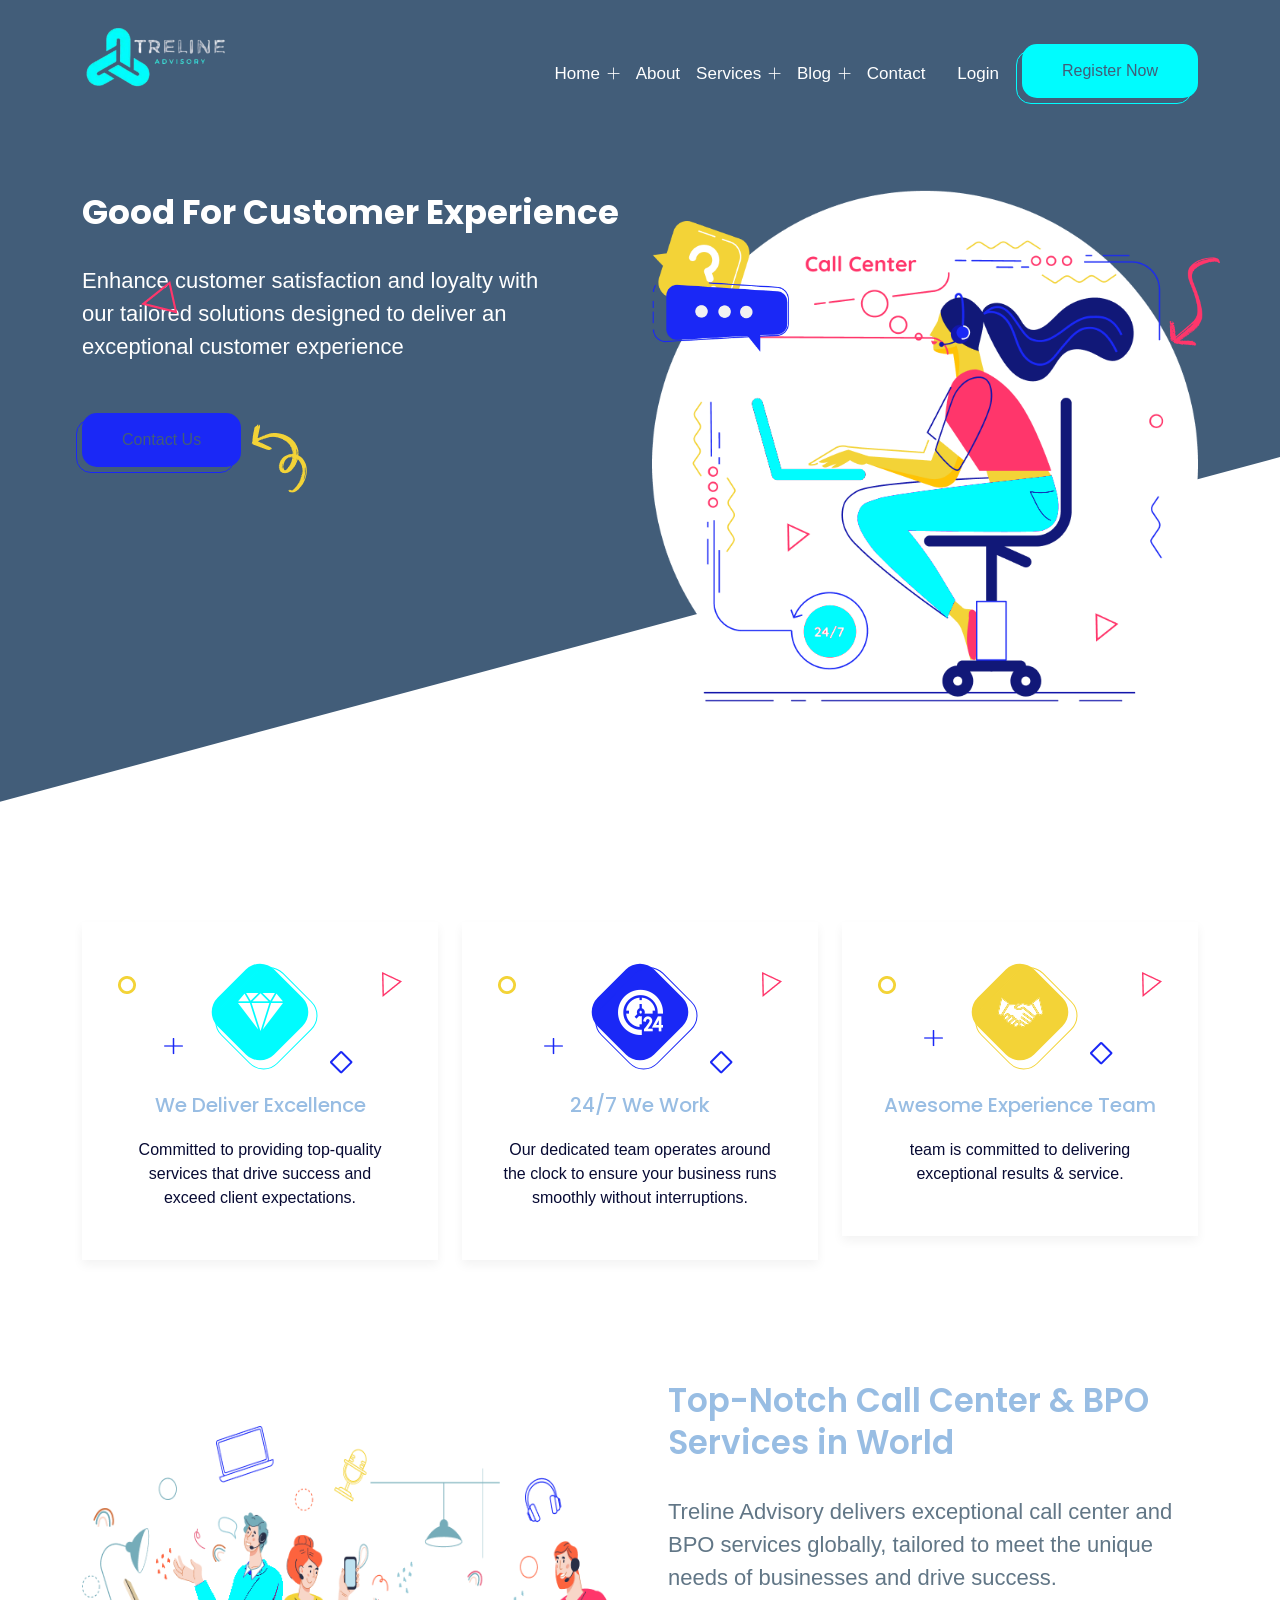
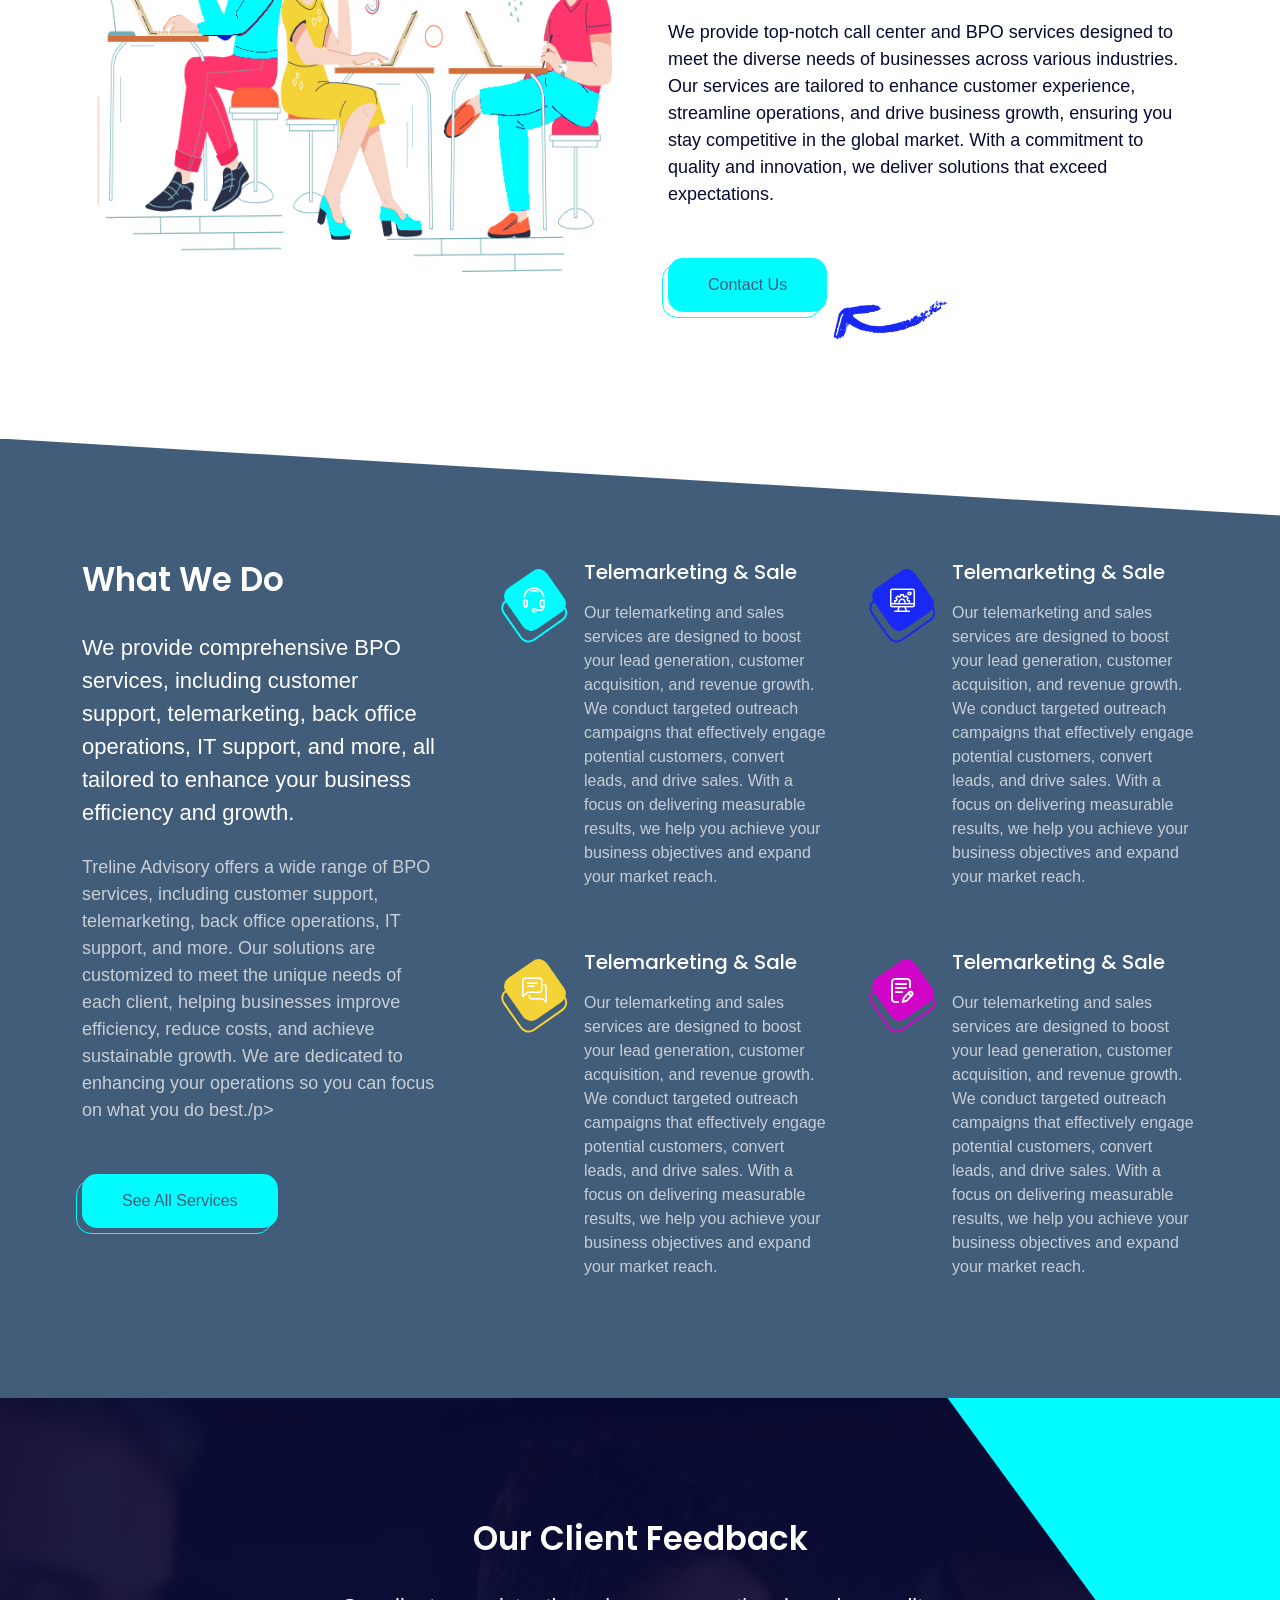
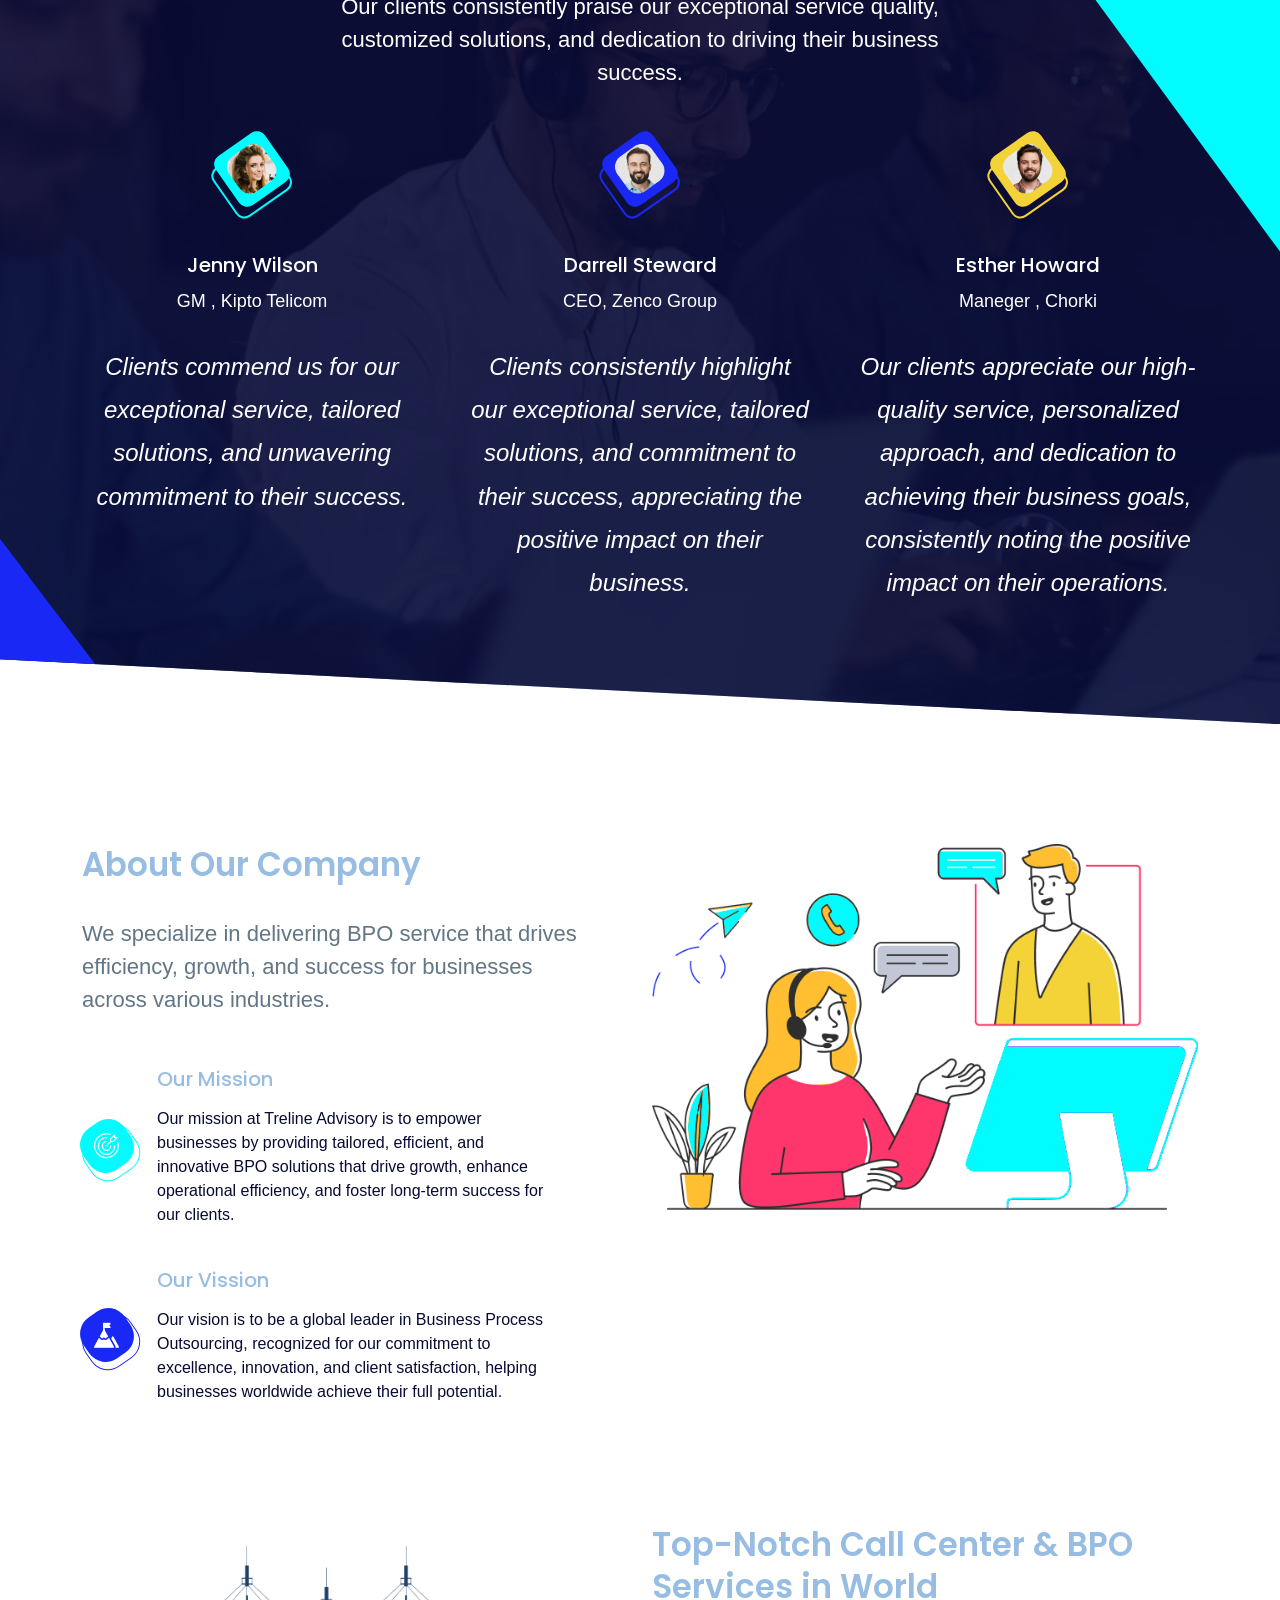
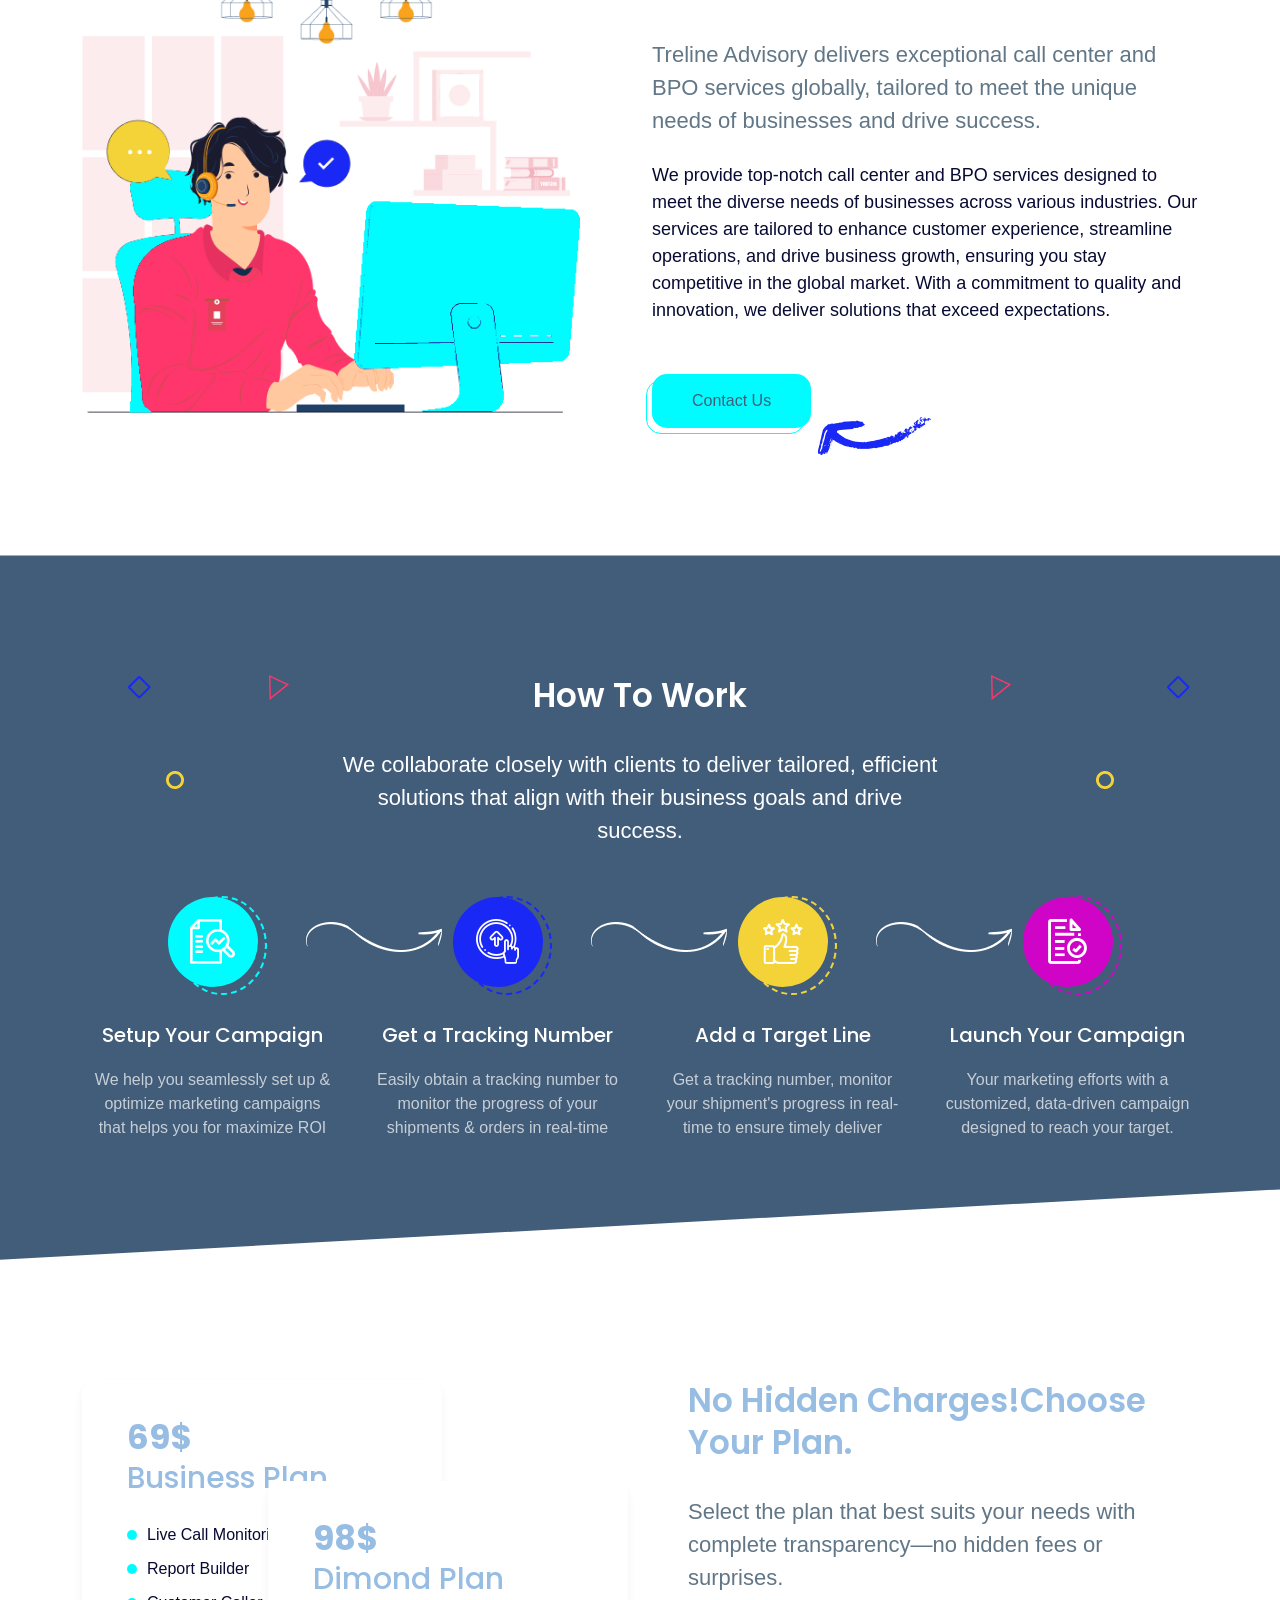
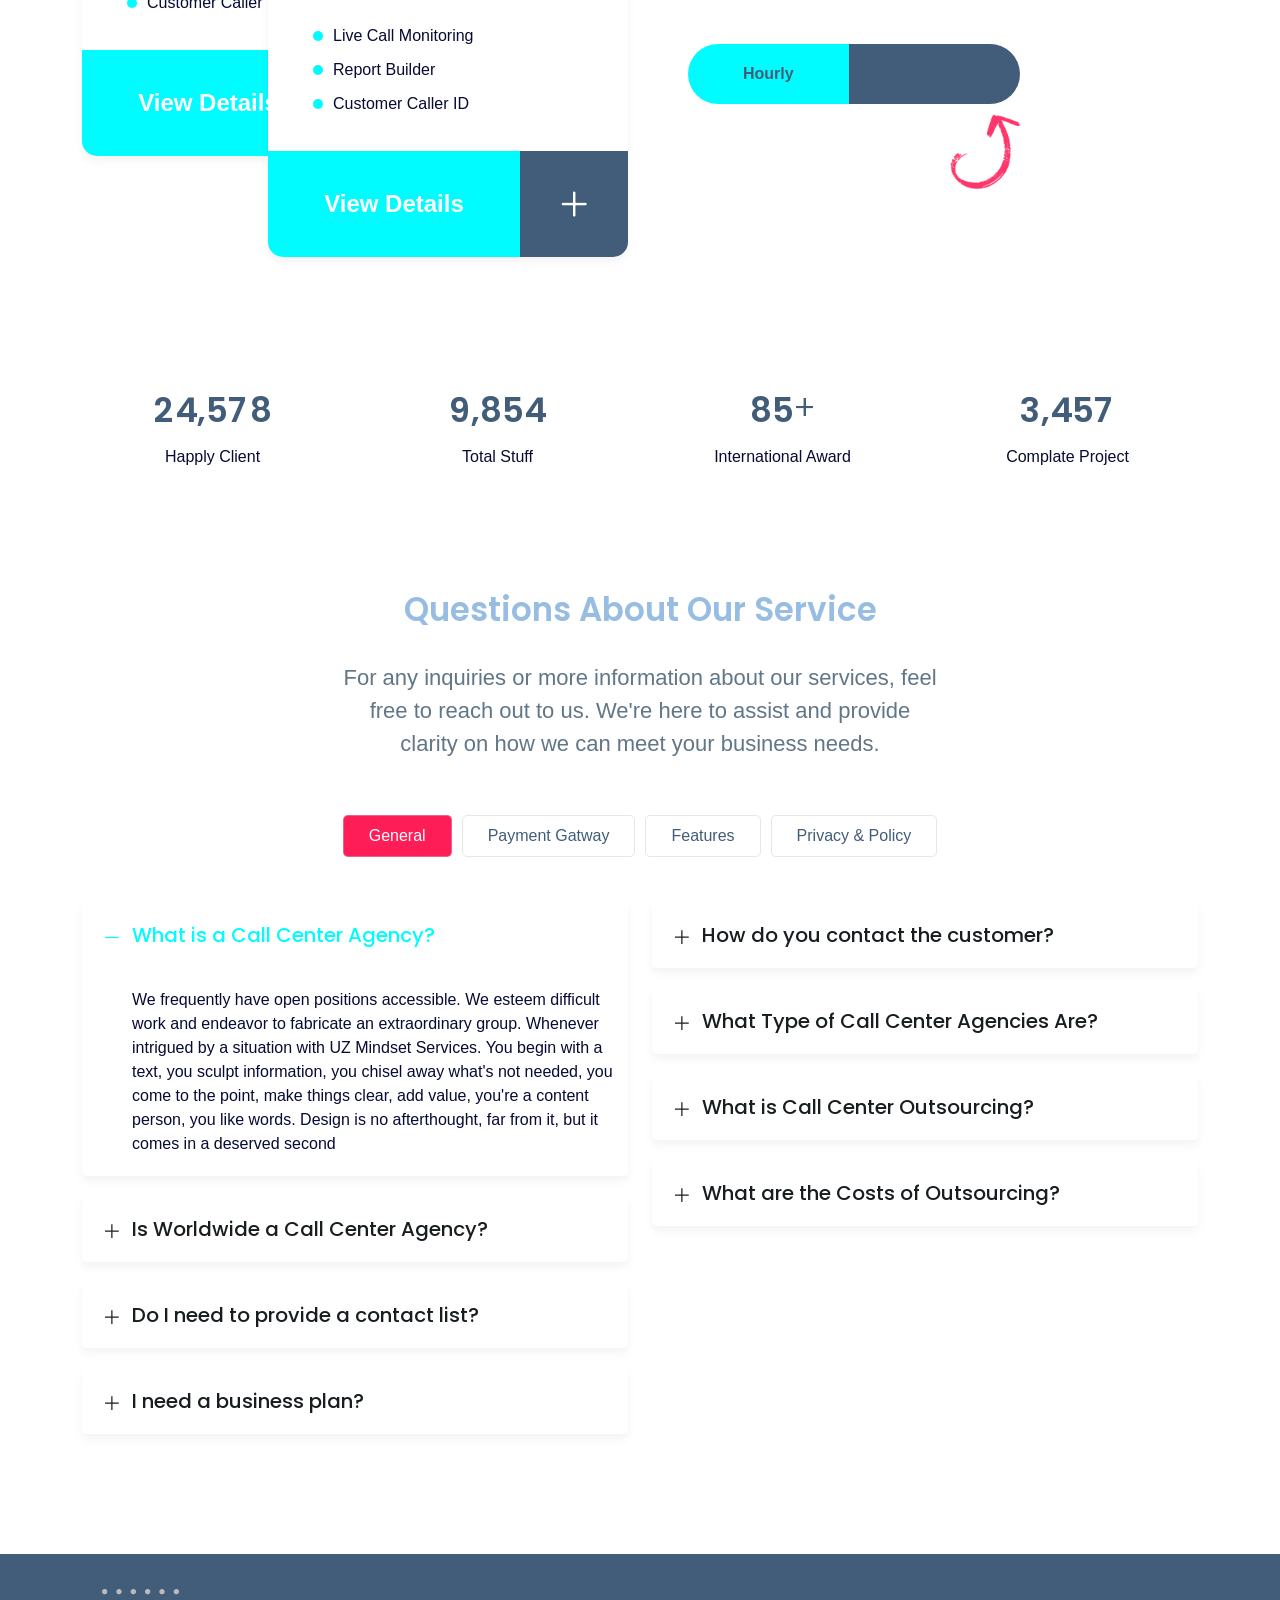
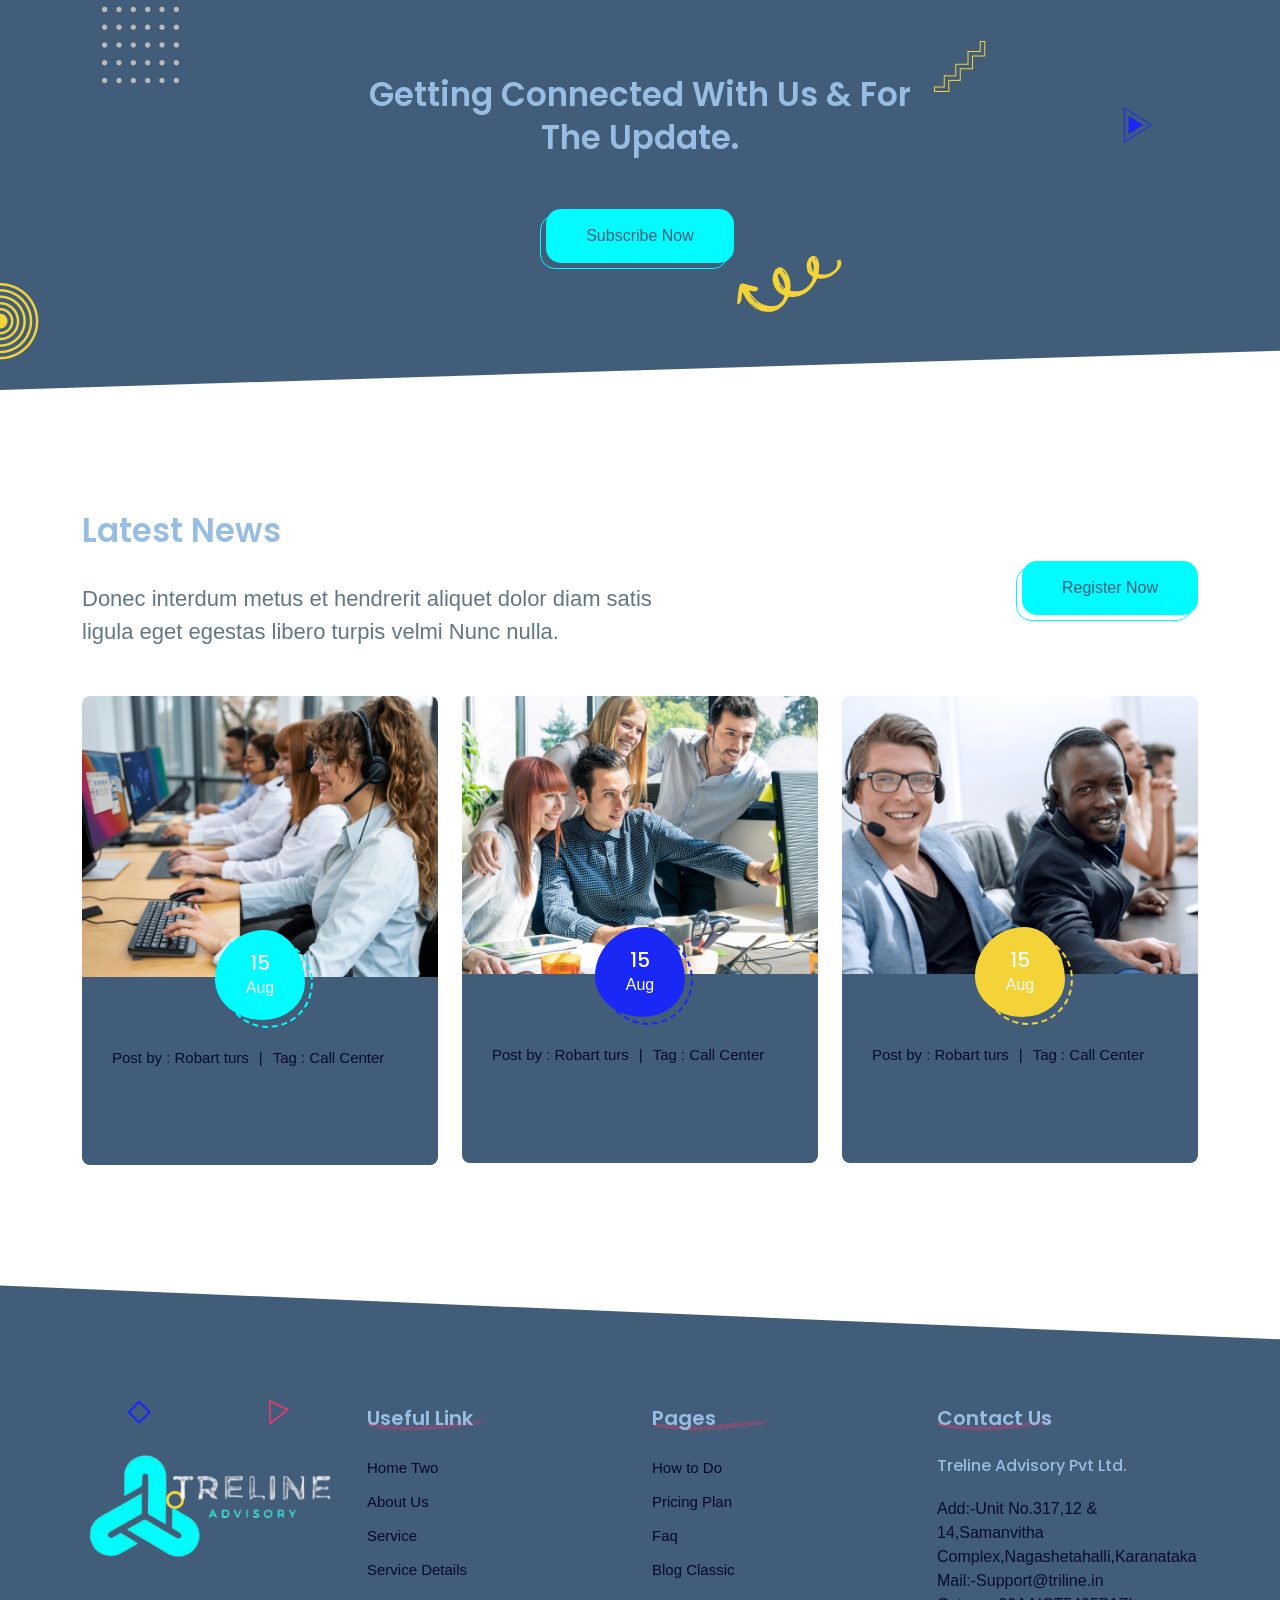
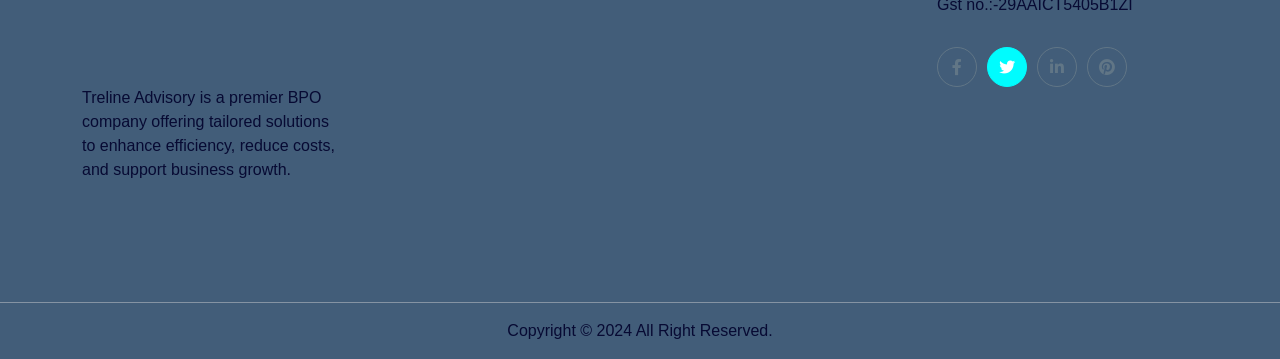
==== commit 21fe7726: "second comment" ====
--- a/index.html
+++ b/index.html
@@ -46,17 +46,17 @@
 
             <div class="collapse navbar-collapse" id="navbarSupportedContent">
                 <ul class="navbar-nav nav-menu ms-auto">
-                  <li class="nav-item">
+                  <!-- <li class="nav-item">
                     <a class="nav-link active" href="index.html">Home</a>
-                  </li> 
-
-                  <!-- <li class="nav-item dropdown ">
+                  </li>  -->
+
+                  <li class="nav-item dropdown ">
                         <a class="nav-link" href="#" role="button" data-bs-toggle="dropdown" aria-expanded="false"> Home <i class="icon-add-1"></i></a>
                         <ul class="dropdown-menu">
                             <li><a class="dropdown-item" href="index.html">Home One</a></li>
                             <li><a class="dropdown-item" href="index-two.html">Home Two </a></li>
                         </ul>
-                  </li>  -->
+                  </li> 
                     
                     <li class="nav-item">
                         <a class="nav-link" href="about.html">About</a>
